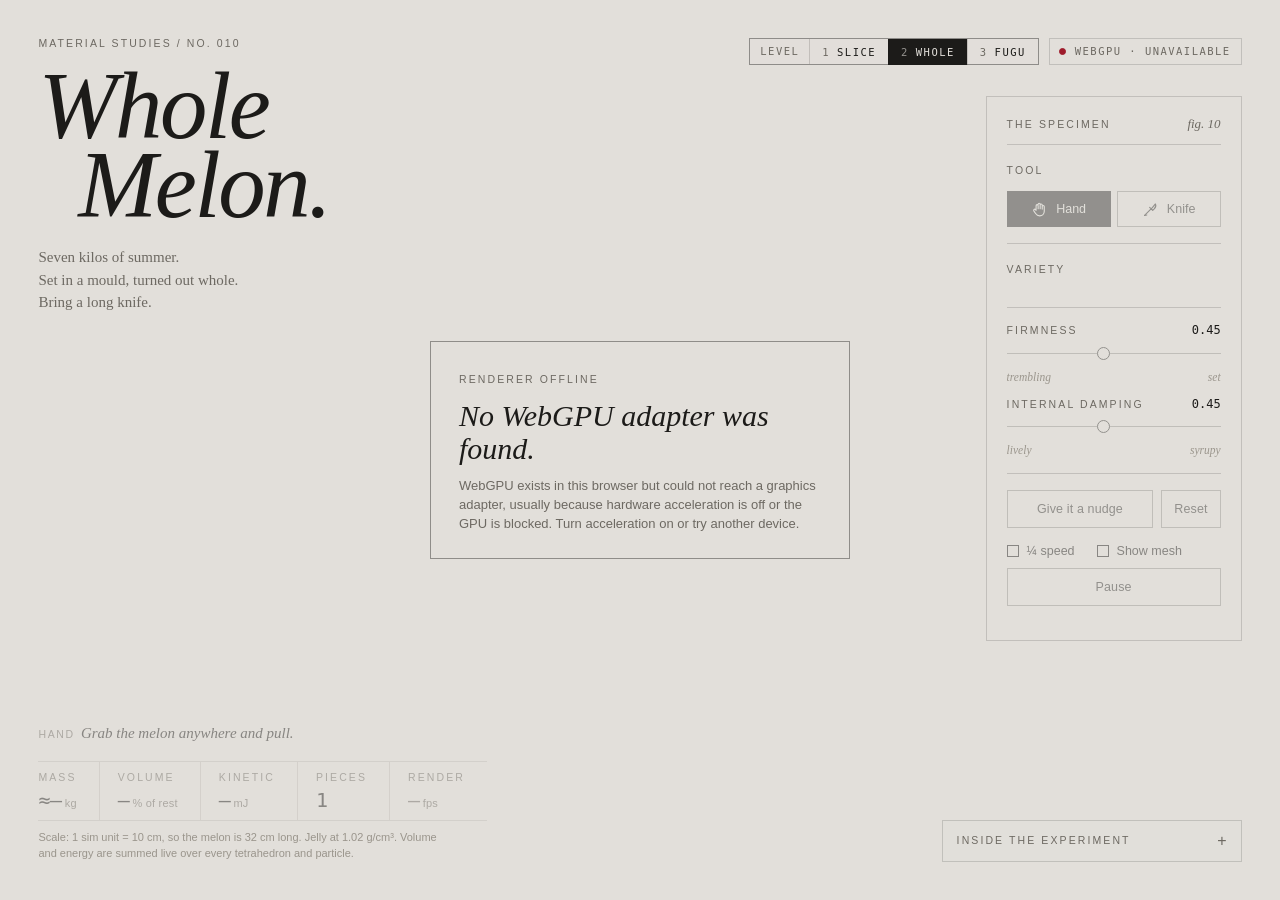
==== levels/index.html @ df5b2222 "Add Fugu Jelly and a three-level switcher fugu-jelly/ is a copy of the Fugu Jelly study (WebGL, thre" ====
<!doctype html>
<html lang="en">
<head>
<meta charset="utf-8">
<meta name="viewport" content="width=device-width, initial-scale=1, viewport-fit=cover">
<title>Whole Melon</title>
<style>
:root {
  --bg: #E2DFDA;
  --ink: #1c1b19;
  --muted: #6d6962;
  --faint: #9a958c;
  --line: rgba(28, 27, 25, 0.16);
  --line-strong: rgba(28, 27, 25, 0.42);
  --accent: #9e1b2b;
  --live: #2f6f47;
  --serif: "Iowan Old Style", "Palatino Linotype", Palatino, "Book Antiqua", "Hoefler Text", Georgia, serif;
  --sans: "Helvetica Neue", Helvetica, "Segoe UI", system-ui, -apple-system, Arial, sans-serif;
  --mono: ui-monospace, "SF Mono", "JetBrains Mono", Menlo, Consolas, monospace;
  --gutter: clamp(20px, 3vw, 44px);
  color-scheme: light;
}
* { box-sizing: border-box; }
html, body { margin: 0; height: 100%; background: var(--bg); color: var(--ink); }
body { font: 13px/1.45 var(--sans); -webkit-font-smoothing: antialiased; overflow: hidden; }
button, input { font: inherit; color: inherit; }

/* ── stage ── */
.stage { position: fixed; inset: 0; }
canvas { display: block; width: 100%; height: 100%; touch-action: none; opacity: 0; transition: opacity .7s ease; outline: none; }
body.ready canvas { opacity: 1; }
canvas[data-cursor="grab"] { cursor: grab; }
canvas[data-cursor="grabbing"] { cursor: grabbing; }
canvas[data-cursor="orbit"] { cursor: move; }
canvas[data-cursor="knife"] { cursor: crosshair; }
.stroke { position: absolute; inset: 0; width: 100%; height: 100%; pointer-events: none; opacity: 0; }
.stroke.on { opacity: 1; }
.stroke.fading { opacity: 0; transition: opacity .4s ease; }
.stroke line { stroke: var(--ink); stroke-width: 1.5; stroke-linecap: round; stroke-dasharray: 2 5; }
.stroke.fading line { stroke-dasharray: none; }
.toast { position: absolute; left: 50%; bottom: 18%; transform: translate(-50%, 6px); padding: 8px 14px; border: 1px solid var(--line-strong);
  background: var(--bg); font: italic 14px/1.3 var(--serif); opacity: 0; transition: opacity .25s ease, transform .25s ease; pointer-events: none; white-space: nowrap; }
.toast.on { opacity: 1; transform: translate(-50%, 0); }
.tools { display: grid; grid-template-columns: 1fr 1fr; gap: 6px; margin-top: 11px; }
.tool { display: inline-flex; align-items: center; justify-content: center; gap: 8px; border: 1px solid var(--line-strong); background: transparent; padding: 8px 10px; min-height: 36px; cursor: pointer; font-size: 12.5px; }
.tool svg { width: 17px; height: 17px; fill: none; stroke: currentColor; stroke-width: 1.3; stroke-linecap: round; stroke-linejoin: round; }
.tool[aria-pressed="true"] { background: var(--ink); color: var(--bg); border-color: var(--ink); }
.tool:focus-visible { outline: 1px solid var(--ink); outline-offset: 2px; }

.fallback { position: absolute; inset: 0; display: grid; place-items: center; padding: var(--gutter); }
.fallback[hidden] { display: none; }
.fallback > div { max-width: 420px; border: 1px solid var(--line-strong); padding: 28px 28px 24px; background: var(--bg); }
.fallback h2 { font: italic 400 30px/1.1 var(--serif); margin: 10px 0 12px; }
.fallback p { margin: 0; color: var(--muted); font-size: 13px; }

/* ── type ── */
.kicker, .label { font: 500 10.5px/1 var(--sans); letter-spacing: .2em; text-transform: uppercase; color: var(--muted); }

.masthead { position: fixed; top: var(--gutter); left: var(--gutter); pointer-events: none; }
.masthead h1 { font: italic 400 clamp(58px, 7.4vw, 118px)/.84 var(--serif); letter-spacing: -.025em; margin: 18px 0 20px; }
.masthead h1 span { display: block; }
.masthead h1 span + span { padding-left: .42em; }
.caption { font: 400 15px/1.5 var(--serif); color: var(--muted); margin: 0; }

.status { position: fixed; top: var(--gutter); right: var(--gutter); display: flex; align-items: center; gap: 9px;
  font: 500 10.5px/1 var(--mono); letter-spacing: .14em; color: var(--muted); border: 1px solid var(--line); padding: 7px 10px 7px 9px; }
.status .dot { width: 7px; height: 7px; border-radius: 50%; border: 1px solid var(--muted); }
.status[data-state="live"] { color: var(--ink); }
.status[data-state="live"] .dot { background: var(--live); border-color: var(--live); animation: breathe 2.4s ease-in-out infinite; }
.status[data-state="paused"] .dot { background: transparent; border-color: var(--ink); }
.status[data-state="off"] .dot { background: var(--accent); border-color: var(--accent); }
@keyframes breathe { 50% { opacity: .35; } }

/* ── specimen panel ── */
.panel { position: fixed; right: var(--gutter); top: calc(var(--gutter) + 58px); width: 256px;
  border: 1px solid var(--line); background: rgba(226, 223, 218, .78); padding: 20px 20px 18px; }
.panel header { display: flex; justify-content: space-between; align-items: baseline; padding-bottom: 14px; border-bottom: 1px solid var(--line); }
.panel header span:last-child { font: italic 13px/1 var(--serif); color: var(--muted); letter-spacing: 0; text-transform: none; }
.group { padding: 16px 0; border-bottom: 1px solid var(--line); }
.group:last-of-type { border-bottom: 0; }
.swatches { display: grid; grid-template-columns: repeat(3, 1fr); gap: 8px; margin-top: 12px; }
.swatch { background: none; border: 1px solid transparent; padding: 6px 6px 7px; cursor: pointer; text-align: left; }
.swatch .chip { display: flex; flex-direction: column; height: 30px; border: 1px solid var(--line); }
.swatch .chip i:nth-child(1) { flex: 0 0 5px; }
.swatch .chip i:nth-child(2) { flex: 0 0 5px; }
.swatch .chip i:nth-child(3) { flex: 1; }
.swname { display: block; margin-top: 7px; font: italic 13px/1 var(--serif); color: var(--muted); }
.swatch[aria-checked="true"] { border-color: var(--line-strong); }
.swatch[aria-checked="true"] .swname { color: var(--ink); }
.swatch:focus-visible, .btn:focus-visible, input:focus-visible + .box, summary:focus-visible, input[type=range]:focus-visible { outline: 1px solid var(--ink); outline-offset: 2px; }

.slider + .slider { margin-top: 14px; }
.slider .row { display: flex; justify-content: space-between; align-items: baseline; }
.slider output { font: 12px/1 var(--mono); font-variant-numeric: tabular-nums; }
.slider .ends { display: flex; justify-content: space-between; font: italic 11.5px/1 var(--serif); color: var(--faint); margin-top: 2px; }
input[type=range] { -webkit-appearance: none; appearance: none; width: 100%; height: 22px; margin: 6px 0 0; background: transparent; cursor: pointer; }
input[type=range]::-webkit-slider-runnable-track { height: 1px; background: var(--line-strong); }
input[type=range]::-moz-range-track { height: 1px; background: var(--line-strong); }
input[type=range]::-webkit-slider-thumb { -webkit-appearance: none; width: 13px; height: 13px; margin-top: -6px; border-radius: 50%; background: var(--bg); border: 1px solid var(--ink); }
input[type=range]::-moz-range-thumb { width: 11px; height: 11px; border-radius: 50%; background: var(--bg); border: 1px solid var(--ink); }
input[type=range]:active::-webkit-slider-thumb { background: var(--ink); }

.buttons { display: grid; grid-template-columns: 1fr auto; gap: 8px; }
.btn { border: 1px solid var(--line-strong); background: transparent; padding: 9px 12px; cursor: pointer; text-align: center; font-size: 12.5px; letter-spacing: .01em; }
.btn:hover:not(:disabled) { background: var(--ink); color: var(--bg); border-color: var(--ink); }
.btn:disabled, .tool:disabled, input:disabled, .swatch:disabled { opacity: .4; cursor: default; }
.check:has(input:disabled) { opacity: .45; cursor: default; }
.btn.wide { width: 100%; margin-top: 8px; }

.checks { display: flex; gap: 22px; margin-top: 14px; }
.check { display: inline-flex; align-items: center; gap: 8px; cursor: pointer; font-size: 12.5px; }
.check input { position: absolute; opacity: 0; width: 1px; height: 1px; }
.check .box { width: 12px; height: 12px; border: 1px solid var(--ink); display: inline-block; position: relative; }
.check input:checked + .box::after { content: ""; position: absolute; inset: 2px; background: var(--ink); }

/* ── readouts ── */
.readouts { position: fixed; left: var(--gutter); bottom: var(--gutter); max-width: 440px; }
.hint { font: italic 15px/1.45 var(--serif); margin: 0 0 16px; max-width: 360px; }
.hint b { font-weight: 400; font-style: normal; font-family: var(--sans); font-size: 10.5px; letter-spacing: .16em; text-transform: uppercase; margin-right: 6px; color: var(--muted); }
.stats { display: grid; grid-template-columns: repeat(5, auto); gap: 0; margin: 0; border-top: 1px solid var(--line); border-bottom: 1px solid var(--line); width: max-content; }
.stats > div { padding: 10px 22px 10px 0; }
.stats > div + div { padding-left: 18px; border-left: 1px solid var(--line); }
.stats dt { margin-bottom: 7px; }
.stats dd { margin: 0; font: 20px/1 var(--mono); font-variant-numeric: tabular-nums; letter-spacing: -.02em; }
.stats dd small { font: 11px/1 var(--sans); color: var(--muted); letter-spacing: .02em; margin-left: 3px; }
.stats .fps dd { color: var(--muted); }
.footnote { margin: 9px 0 0; font-size: 11px; color: var(--faint); max-width: 400px; }

/* ── notes ── */
.notes { position: fixed; right: var(--gutter); bottom: var(--gutter); width: 300px; border: 1px solid var(--line); background: rgba(226, 223, 218, .9); }
.notes summary { list-style: none; cursor: pointer; padding: 12px 14px; display: flex; justify-content: space-between; align-items: center; }
.notes summary::-webkit-details-marker { display: none; }
.notes summary::after { content: "+"; font: 300 16px/1 var(--sans); color: var(--muted); }
.notes[open] summary::after { content: "–"; }
.notes .body { padding: 2px 14px 14px; max-height: min(52vh, 440px); overflow: auto; border-top: 1px solid var(--line); }
.notes h3 { font: italic 400 16px/1.2 var(--serif); margin: 14px 0 6px; }
.notes p { margin: 0 0 8px; color: #3d3b37; font-size: 12.5px; }
.notes .num { font-family: var(--mono); font-size: 11.5px; }

body.no-gpu .readouts .stats, body.no-gpu .hint { opacity: .45; }

/* ── stacked layout for narrow screens ── */
@media (max-width: 860px), (max-height: 560px) and (max-width: 1000px) {
  body { overflow: auto; }
  .masthead, .status, .panel, .readouts, .notes, .stage { position: static; }
  body { display: grid; grid-template-columns: 1fr auto; grid-template-areas: "head status" "stage stage" "read read" "panel panel" "notes notes"; column-gap: 12px; padding: 0 0 var(--gutter); }
  .masthead { grid-area: head; padding: var(--gutter) 0 12px var(--gutter); }
  .masthead .kicker { white-space: nowrap; font-size: 10px; letter-spacing: .15em; }
  .status { font-size: 9.5px; padding: 5px 8px 5px 7px; gap: 7px; }
  .masthead h1 { font-size: clamp(46px, 14vw, 76px); margin: 12px 0 12px; }
  .caption { font-size: 14px; }
  .status { grid-area: status; align-self: start; margin: var(--gutter) var(--gutter) 0 0; }
  .stage { grid-area: stage; height: clamp(300px, 56vh, 600px); position: relative; border-top: 1px solid var(--line); border-bottom: 1px solid var(--line); }
  .readouts { grid-area: read; padding: 18px var(--gutter) 6px; max-width: none; }
  .stats { width: 100%; grid-template-columns: repeat(5, 1fr); }
  .stats dd small { display: block; margin: 4px 0 0; }
  .stats > div { padding-right: 8px; }
  .stats > div + div { padding-left: 12px; }
  .stats dd { font-size: 18px; }
  .panel { grid-area: panel; width: auto; margin: 14px var(--gutter) 0; background: transparent; }
  .btn, .tool { min-height: 44px; font-size: 14px; }
  .toast { white-space: normal; width: max-content; max-width: 86vw; text-align: center; }
  .notes { grid-area: notes; width: auto; margin: 14px var(--gutter) 0; background: transparent; }
  .notes .body { max-height: none; }
}
@media (max-height: 760px) and (min-width: 861px) {
  .panel { padding: 14px 16px 12px; top: calc(var(--gutter) + 48px); }
  .panel header { padding-bottom: 10px; }
  .group { padding: 11px 0; }
  .swatch .chip { height: 22px; }
  .slider + .slider { margin-top: 8px; }
  .checks { margin-top: 10px; }
  .btn { padding: 7px 10px; }
  .hint { margin-bottom: 10px; font-size: 14px; }
  .masthead h1 { font-size: clamp(52px, 6.4vw, 96px); margin: 12px 0 14px; }
}
@media (prefers-reduced-motion: reduce) {
  .status[data-state="live"] .dot { animation: none; }
  canvas { transition: none; }
}
@media (max-width: 480px) {
  .stats dd { font-size: 15px; }
  .stats > div + div { padding-left: 8px; }
  .stats dt { letter-spacing: .1em; font-size: 9.5px; }
}
</style>
</head>
<body>
  <div class="stage" id="stage">
    <canvas id="gl" aria-label="Interactive 3D whole watermelon made of jelly. Drag it to wobble and stretch it, or switch to the knife and draw across it to cut it into pieces." role="img"></canvas>
    <svg class="stroke" id="stroke" aria-hidden="true"><line id="strokeLine" x1="0" y1="0" x2="0" y2="0"/></svg>
    <div class="toast" id="toast" role="status" aria-live="polite"></div>
    <div class="fallback" id="fallback" hidden>
      <div>
        <span class="kicker">Renderer offline</span>
        <h2 id="fallbackTitle">This specimen needs WebGPU.</h2>
        <p id="fallbackDetail"></p>
      </div>
    </div>
  </div>

  <header class="masthead">
    <div class="kicker">Material Studies / No. 010</div>
    <h1><span>Whole</span><span>Melon.</span></h1>
    <p class="caption">Seven kilos of summer.<br>Set in a mould, turned out whole.<br>Bring a long knife.</p>
  </header>

  <div class="status" id="status" data-state="idle" role="status" aria-live="polite"><span class="dot" aria-hidden="true"></span><span id="statusText">WEBGPU · STARTING</span></div>

  <aside class="panel" aria-label="Specimen controls">
    <header><span class="label">The Specimen</span><span>fig. 10</span></header>
    <div class="group">
      <span class="label">Tool</span>
      <div class="tools" role="group" aria-label="Tool">
        <button class="tool" type="button" data-tool="hand" aria-pressed="true"><svg viewBox="0 0 20 20" aria-hidden="true"><path d="M6 10V5.5a1.2 1.2 0 0 1 2.4 0V9m0-4.8V3.8a1.2 1.2 0 0 1 2.4 0V9m0-4.2a1.2 1.2 0 0 1 2.4 0V9.5m0-3a1.2 1.2 0 0 1 2.4 0V12c0 3.3-2.4 5.5-5.4 5.5-2.2 0-3.6-1-4.8-2.8L3.3 11.6a1.3 1.3 0 0 1 2-1.6L6 11"/></svg>Hand</button>
        <button class="tool" type="button" data-tool="knife" aria-pressed="false"><svg viewBox="0 0 20 20" aria-hidden="true"><path d="M3 17l9.2-9.2M12.2 7.8l3.6-4.3c.8 1.6.3 4-1.4 5.7L12.6 11 9 7.4"/><path d="M3 17l2.6-.6"/></svg>Knife</button>
      </div>
    </div>
    <div class="group">
      <span class="label">Variety</span>
      <div class="swatches" id="swatches" role="radiogroup" aria-label="Colour variety"></div>
    </div>
    <div class="group">
      <div class="slider">
        <div class="row"><label class="label" for="firmness">Firmness</label><output id="firmnessOut" for="firmness">0.45</output></div>
        <input type="range" id="firmness" min="0" max="100" step="1" value="45">
        <div class="ends"><span>trembling</span><span>set</span></div>
      </div>
      <div class="slider">
        <div class="row"><label class="label" for="damping">Internal damping</label><output id="dampingOut" for="damping">0.45</output></div>
        <input type="range" id="damping" min="0" max="100" step="1" value="45">
        <div class="ends"><span>lively</span><span>syrupy</span></div>
      </div>
    </div>
    <div class="group">
      <div class="buttons">
        <button class="btn" id="nudge" type="button">Give it a nudge</button>
        <button class="btn" id="reset" type="button">Reset</button>
      </div>
      <div class="checks">
        <label class="check"><input type="checkbox" id="slow"><span class="box" aria-hidden="true"></span>¼ speed</label>
        <label class="check"><input type="checkbox" id="mesh"><span class="box" aria-hidden="true"></span>Show mesh</label>
      </div>
      <button class="btn wide" id="pause" type="button" aria-pressed="false">Pause</button>
    </div>
  </aside>

  <section class="readouts" aria-label="Live readouts">
    <p class="hint" id="hintText"><b>Hand</b>Grab the melon anywhere and pull.</p>
    <dl class="stats">
      <div><dt class="label">Mass</dt><dd>≈<span id="massOut">—</span><small>kg</small></dd></div>
      <div><dt class="label">Volume</dt><dd><span id="volOut">—</span><small>% of rest</small></dd></div>
      <div><dt class="label">Kinetic</dt><dd><span id="keOut">—</span><small>mJ</small></dd></div>
      <div><dt class="label">Pieces</dt><dd><span id="piecesOut">1</span></dd></div>
      <div class="fps"><dt class="label">Render</dt><dd><span id="fpsOut">—</span><small>fps</small></dd></div>
    </dl>
    <p class="footnote">Scale: 1 sim unit = 10 cm, so the melon is 32 cm long. Jelly at 1.02 g/cm³. Volume and energy are summed live over every tetrahedron and particle.</p>
  </section>

  <details class="notes">
    <summary><span class="label">Inside the experiment</span></summary>
    <div class="body">
      <h3>A melon written as a distance</h3>
      <p>The melon is a signed distance field: an ellipsoid 32&nbsp;cm long with its belly softly flattened where it lay in the field. Skin, pith and flesh are bands of depth under that surface, so any cut, anywhere, finds the right colour. The stripes are noise wrapped around the long axis, seamless from stem to blossom end.</p>
      <h3>Pieces</h3>
      <p>Every piece is the melon clipped by the half-spaces of the cuts that made it, with the fresh edges rounded by a smooth maximum. All pieces keep the melon’s original rest frame, so the rind, the stripes and <span class="num" id="nSeeds">—</span> seeds stay where they grew. Each piece gets a surface-nets skin, a hexahedral lattice aligned to its own principal axes, and a barycentric embedding that pins one to the other. Seeds are only meshed near cut faces; a seed the blade passes through stays with one side and settles just under the new face.</p>
      <h3>Physics</h3>
      <p>XPBD at a fixed 60&nbsp;Hz with 6 substeps, now <span class="num" id="nParticles">—</span> particles in <span class="num" id="nCells">—</span> cells. Each 8-node cell is pulled toward its best-fit rotated rest shape, stiffening as it strains; every tetrahedron keeps its volume. Damping acts on edges and on each piece’s deformation relative to its rigid motion, never on its fall or tumble. Pieces collide against each other’s exact distance field in a best-fit frame, roll to a stop on the table and fall asleep when calm.</p>
      <h3>Light through jelly</h3>
      <p>Seeds, bubbles and the knife are drawn first, then the nearest back faces to measure how much jelly each view ray crosses. The front faces refract the scene by that thickness with Beer–Lambert absorption, milky scattering in the pith, a back-lit glow at thin edges, sugar glints, Fresnel studio reflections and GGX highlights. Normals follow the local deformation of the jelly. The key shadow is tinted by whatever the light crossed first.</p>
    </div>
  </details>

<script type="module">
// ===== sdf.js =====
// ─────────────────────────────────────────────────────────────
//  The melon as a signed distance field, pieces as the melon clipped
//  by cut half-spaces, and the seeds and bubbles that grew inside it.
//  Rest frame: +x along the melon (stem end at +x), +y up, belly at y≈0.
//  1 unit = 10 cm.
// ─────────────────────────────────────────────────────────────

const MELON = {
  A: 1.6,        // half length (x)
  B: 1.0,        // half height (y)
  C: 1.06,       // half width (z)
  cy: 0.9,       // centre height
  belly: 0.12,   // how much of the belly is flattened
  bellyK: 0.26,  // softness of the flattening
  skin: 0.045,   // dark green skin band depth
  pith: 0.16,    // skin + pale pith band depth
  cutK: 0.05,    // rounding of fresh cut edges
  gap: 0.004,    // half the kerf left by the blade
};

// seeded PRNG so the specimen is identical on each load
function rng(seed) {
  let s = seed >>> 0;
  return () => {
    s = (s + 0x6D2B79F5) >>> 0;
    let t = s;
    t = Math.imul(t ^ (t >>> 15), t | 1);
    t ^= t + Math.imul(t ^ (t >>> 7), t | 61);
    return ((t ^ (t >>> 14)) >>> 0) / 4294967296;
  };
}

// Results of the gradient-returning SDF calls: [d, gx, gy, gz]
const SG = new Float64Array(4);

// polynomial smooth maximum; returns the value and leaves the weight of `a` in SMAX_W
let SMAX_W = 1;
function smax(a, b, k) {
  const h = Math.max(k - Math.abs(a - b), 0) / k;
  if (a >= b) { SMAX_W = 1 - h * 0.5; return a + h * h * k * 0.25; }
  SMAX_W = h * 0.5; return b + h * h * k * 0.25;
}

// melon SDF with an approximate unit gradient (written to SG)
function melonSDF(x, y, z) {
  const { A, B, C, cy } = MELON;
  const qy = y - cy;
  const px = x / A, py = qy / B, pz = z / C;
  const k0 = Math.sqrt(px * px + py * py + pz * pz);
  const rx = x / (A * A), ry = qy / (B * B), rz = z / (C * C);
  const k1 = Math.sqrt(rx * rx + ry * ry + rz * rz) || 1e-9;
  const e = k0 * (k0 - 1) / k1;
  let gx = rx / k1, gy = ry / k1, gz = rz / k1;
  const b = -(qy + B - MELON.belly);
  const d = smax(e, b, MELON.bellyK);
  const w = SMAX_W;
  gx *= w; gy = gy * w - (1 - w); gz *= w;
  const l = Math.sqrt(gx * gx + gy * gy + gz * gz) || 1;
  SG[0] = d; SG[1] = gx / l; SG[2] = gy / l; SG[3] = gz / l;
  return d;
}
// depth under the skin (positive inside), no gradient
function melonDepth(x, y, z) {
  const { A, B, C, cy } = MELON;
  const qy = y - cy;
  const px = x / A, py = qy / B, pz = z / C;
  const k0 = Math.sqrt(px * px + py * py + pz * pz);
  const rx = x / (A * A), ry = qy / (B * B), rz = z / (C * C);
  const k1 = Math.sqrt(rx * rx + ry * ry + rz * rz) || 1e-9;
  return -smax(k0 * (k0 - 1) / k1, -(qy + B - MELON.belly), MELON.bellyK);
}

// a piece: the melon clipped by planes {n, c} (kept side n·p ≤ c), fresh edges rounded
// planes is a flat Float64Array [nx, ny, nz, c, ...]
function pieceSDF(planes, x, y, z) {
  let d = melonSDF(x, y, z);
  let gx = SG[1], gy = SG[2], gz = SG[3];
  for (let i = 0; i < planes.length; i += 4) {
    const nx = planes[i], ny = planes[i + 1], nz = planes[i + 2];
    const p = nx * x + ny * y + nz * z - planes[i + 3];
    d = smax(d, p, MELON.cutK);
    const w = SMAX_W;
    gx = gx * w + nx * (1 - w); gy = gy * w + ny * (1 - w); gz = gz * w + nz * (1 - w);
  }
  const l = Math.sqrt(gx * gx + gy * gy + gz * gz) || 1;
  SG[0] = d; SG[1] = gx / l; SG[2] = gy / l; SG[3] = gz / l;
  return d;
}
// the same without rounding or gradient, for quick inside tests
function pieceSDFsharp(planes, x, y, z) {
  let d = -melonDepth(x, y, z);
  for (let i = 0; i < planes.length; i += 4) d = Math.max(d, planes[i] * x + planes[i + 1] * y + planes[i + 2] * z - planes[i + 3]);
  return d;
}

const MELON_BOX = { x0: -MELON.A - 0.06, x1: MELON.A + 0.06, y0: -0.04, y1: MELON.cy + MELON.B + 0.06, z0: -MELON.C - 0.06, z1: MELON.C + 0.06 };

// ── seeds: teardrops in a three-lobed ring at about two thirds of the radius ──
// each seed: centre, long axis a (radial, wide end outward), width axis b, thickness axis c, sizes
let SEEDS = null, BUBBLES = null;
function melonInclusions() {
  if (SEEDS) return { seeds: SEEDS, bubbles: BUBBLES };
  const { A, B, C, cy } = MELON;
  const R = rng(10);
  SEEDS = [];
  let guard = 0;
  while (SEEDS.length < 700 && guard++ < 20000) {
    // along the melon, denser where the cross-section is larger
    const x = (R() * 2 - 1) * A * 0.84;
    const s2 = 1 - (x / A) ** 2;
    if (R() > s2) continue;
    const s = Math.sqrt(s2);
    // three lobes: the seed ring bulges toward three directions, seeds crowd into the lobes
    let th = R() * Math.PI * 2;
    th += 0.18 * Math.sin(3 * th + 0.5);
    const lobe = Math.cos(3 * th + 0.5);
    const rf = 0.62 + 0.085 * lobe + (R() - 0.5) * 0.07 + (R() < 0.5 ? 0.025 : -0.025);
    const cyx = Math.sin(th), czx = Math.cos(th);
    const y = cy + B * s * rf * cyx, z = C * s * rf * czx;
    if (melonDepth(x, y, z) < MELON.pith + 0.1) continue;
    // radial direction in the cross-section (outward), tipped a little toward the ends
    let a = [x / A * 0.35, cyx / B, czx / C];
    let l = Math.hypot(...a); a = a.map(v => v / l);
    // thickness mostly along the melon's axis, so a round slice shows the seeds' faces
    let c = [1, (R() - 0.5) * 0.3, (R() - 0.5) * 0.3];
    const ca = c[0] * a[0] + c[1] * a[1] + c[2] * a[2];
    c = [c[0] - ca * a[0], c[1] - ca * a[1], c[2] - ca * a[2]];
    l = Math.hypot(...c); c = c.map(v => v / l);
    const b = [a[1] * c[2] - a[2] * c[1], a[2] * c[0] - a[0] * c[2], a[0] * c[1] - a[1] * c[0]];
    const k = 0.85 + R() * 0.3;
    SEEDS.push({ p: [x, y, z], a, b, c, L: 0.105 * k, W: 0.066 * k, H: 0.026 * k });
  }
  BUBBLES = [];
  guard = 0;
  while (BUBBLES.length < 420 && guard++ < 20000) {
    const x = (R() * 2 - 1) * A, y = cy + (R() * 2 - 1) * B, z = (R() * 2 - 1) * C;
    if (melonDepth(x, y, z) < MELON.pith + 0.06) continue;
    BUBBLES.push({ p: [x, y, z], r: 0.003 + R() * R() * 0.011 });
  }
  return { seeds: SEEDS, bubbles: BUBBLES };
}

// half extent of a seed along a unit direction n
function seedExtent(sd, n) {
  return Math.abs(n[0] * sd.a[0] + n[1] * sd.a[1] + n[2] * sd.a[2]) * sd.L * 0.5
       + Math.abs(n[0] * sd.b[0] + n[1] * sd.b[1] + n[2] * sd.b[2]) * sd.W * 0.5
       + Math.abs(n[0] * sd.c[0] + n[1] * sd.c[1] + n[2] * sd.c[2]) * sd.H * 0.5;
}

// symmetric 3x3 eigen decomposition (Jacobi); m row-major, returns { values, vectors (columns, row-major 3x3) }
function eigSym3(m) {
  const a = Float64Array.from(m), v = new Float64Array([1, 0, 0, 0, 1, 0, 0, 0, 1]);
  for (let sweep = 0; sweep < 30; sweep++) {
    let off = Math.abs(a[1]) + Math.abs(a[2]) + Math.abs(a[5]);
    if (off < 1e-14) break;
    for (const [p, q] of [[0, 1], [0, 2], [1, 2]]) {
      const apq = a[3 * p + q];
      if (Math.abs(apq) < 1e-15) continue;
      const app = a[3 * p + p], aqq = a[3 * q + q];
      const th = 0.5 * Math.atan2(2 * apq, aqq - app);
      const c = Math.cos(th), s = Math.sin(th);
      for (let k = 0; k < 3; k++) {
        const akp = a[3 * k + p], akq = a[3 * k + q];
        a[3 * k + p] = c * akp - s * akq; a[3 * k + q] = s * akp + c * akq;
      }
      for (let k = 0; k < 3; k++) {
        const apk = a[3 * p + k], aqk = a[3 * q + k];
        a[3 * p + k] = c * apk - s * aqk; a[3 * q + k] = s * apk + c * aqk;
      }
      for (let k = 0; k < 3; k++) {
        const vkp = v[3 * k + p], vkq = v[3 * k + q];
        v[3 * k + p] = c * vkp - s * vkq; v[3 * k + q] = s * vkp + c * vkq;
      }
    }
  }
  return { values: [a[0], a[4], a[8]], vectors: v };
}

// coarse volume sampling of a piece: inside points, volume, mean, principal frame
function samplePiece(planes, h = 0.06, budget = null) {
  const { x0, x1, y0, y1, z0, z1 } = MELON_BOX;
  const pts = [];
  for (let x = x0 + h / 2; x < x1; x += h) for (let y = y0 + h / 2; y < y1; y += h) for (let z = z0 + h / 2; z < z1; z += h) {
    if (pieceSDFsharp(planes, x, y, z) < 0) pts.push(x, y, z);
  }
  const n = pts.length / 3;
  const vol = n * h * h * h;
  const mean = [0, 0, 0];
  for (let i = 0; i < pts.length; i += 3) { mean[0] += pts[i]; mean[1] += pts[i + 1]; mean[2] += pts[i + 2]; }
  if (n) for (let k = 0; k < 3; k++) mean[k] /= n;
  const cov = new Float64Array(9);
  for (let i = 0; i < pts.length; i += 3) {
    const d = [pts[i] - mean[0], pts[i + 1] - mean[1], pts[i + 2] - mean[2]];
    for (let r = 0; r < 3; r++) for (let c = 0; c < 3; c++) cov[3 * r + c] += d[r] * d[c];
  }
  return { pts, n, vol, mean, cov, h };
}

// ===== build.js =====
// ─────────────────────────────────────────────────────────────
//  Building one piece (a generator, so the work can be spread over frames):
//  · a hexahedral lattice in the piece's principal frame, boundary nodes
//    snapped onto the surface, 6 tets per cell, 8-node shape-matching cells
//  · a surface-nets render skin (only blocks near the surface are evaluated,
//    one Newton step puts each vertex onto the surface)
//  · seeds and bubbles meshed only near cut faces
//  · a barycentric embedding of every render vertex into the lattice tets
// ─────────────────────────────────────────────────────────────

const KUHN = [[0, 1, 3, 7], [0, 3, 2, 7], [0, 2, 6, 7], [0, 6, 4, 7], [0, 4, 5, 7], [0, 5, 1, 7]];
const SURF_H = 0.04;      // render grid spacing (4 mm)
const SEED_FILM = 0.007;  // jelly left over a seed the blade went through
const DENSITY = 1.0;      // sim units; the readout uses 1.02 g/cm³

function tetVol(p, a, b, c, d) {
  const ax = p[3 * a], ay = p[3 * a + 1], az = p[3 * a + 2];
  const b0 = p[3 * b] - ax, b1 = p[3 * b + 1] - ay, b2 = p[3 * b + 2] - az;
  const c0 = p[3 * c] - ax, c1 = p[3 * c + 1] - ay, c2 = p[3 * c + 2] - az;
  const d0 = p[3 * d] - ax, d1 = p[3 * d + 1] - ay, d2 = p[3 * d + 2] - az;
  return (b0 * (c1 * d2 - c2 * d1) - b1 * (c0 * d2 - c2 * d0) + b2 * (c0 * d1 - c1 * d0)) / 6;
}

// inverse of the 3x3 matrix with columns (b-a, c-a, d-a), row-major, written at out[o..o+8]
function tetInverse(p, a, b, c, d, out, o) {
  const m00 = p[3 * b] - p[3 * a], m10 = p[3 * b + 1] - p[3 * a + 1], m20 = p[3 * b + 2] - p[3 * a + 2];
  const m01 = p[3 * c] - p[3 * a], m11 = p[3 * c + 1] - p[3 * a + 1], m21 = p[3 * c + 2] - p[3 * a + 2];
  const m02 = p[3 * d] - p[3 * a], m12 = p[3 * d + 1] - p[3 * a + 1], m22 = p[3 * d + 2] - p[3 * a + 2];
  const A = m11 * m22 - m12 * m21, B = m12 * m20 - m10 * m22, C = m10 * m21 - m11 * m20;
  const det = m00 * A + m01 * B + m02 * C;
  const k = Math.abs(det) > 1e-14 ? 1 / det : 0;
  out[o] = A * k; out[o + 1] = (m02 * m21 - m01 * m22) * k; out[o + 2] = (m01 * m12 - m02 * m11) * k;
  out[o + 3] = B * k; out[o + 4] = (m00 * m22 - m02 * m20) * k; out[o + 5] = (m02 * m10 - m00 * m12) * k;
  out[o + 6] = C * k; out[o + 7] = (m01 * m20 - m00 * m21) * k; out[o + 8] = (m00 * m11 - m01 * m10) * k;
}

// ── the simulation lattice ──
function* buildLattice(planes, S) {
  const { vectors: V } = eigSym3(S.cov);
  // principal axes as rows of E (right-handed)
  const E = [[V[0], V[3], V[6]], [V[1], V[4], V[7]], [V[2], V[5], V[8]]];
  const cr = [E[0][1] * E[1][2] - E[0][2] * E[1][1], E[0][2] * E[1][0] - E[0][0] * E[1][2], E[0][0] * E[1][1] - E[0][1] * E[1][0]];
  if (cr[0] * E[2][0] + cr[1] * E[2][1] + cr[2] * E[2][2] < 0) E[2] = E[2].map(v => -v);
  const target = 70 + 290 * Math.min(1, S.vol / 7);
  const H = Math.min(0.27, Math.max(0.12, Math.cbrt(S.vol / target)));
  const lo = [Infinity, Infinity, Infinity], hi = [-Infinity, -Infinity, -Infinity];
  for (let i = 0; i < S.pts.length; i += 3) {
    const d = [S.pts[i] - S.mean[0], S.pts[i + 1] - S.mean[1], S.pts[i + 2] - S.mean[2]];
    for (let k = 0; k < 3; k++) {
      const v = d[0] * E[k][0] + d[1] * E[k][1] + d[2] * E[k][2];
      if (v < lo[k]) lo[k] = v; if (v > hi[k]) hi[k] = v;
    }
  }
  const dims = [0, 0, 0];
  for (let k = 0; k < 3; k++) {
    lo[k] -= S.h * 0.5; hi[k] += S.h * 0.5;
    const cells = Math.max(1, Math.ceil((hi[k] - lo[k]) / H));
    const pad = (cells * H - (hi[k] - lo[k])) / 2;
    lo[k] -= pad; dims[k] = cells;
  }
  const O = [0, 1, 2].map(c => S.mean[c] + lo[0] * E[0][c] + lo[1] * E[1][c] + lo[2] * E[2][c]);
  const [cx, cy, cz] = dims, nx = cx + 1, ny = cy + 1;
  const latPos = (i, j, k, out) => { for (let c = 0; c < 3; c++) out[c] = O[c] + (i * E[0][c] + j * E[1][c] + k * E[2][c]) * H; };
  const tmp = [0, 0, 0];
  // cells that hold jelly
  const cellAt = new Int32Array(cx * cy * cz).fill(-1);
  const cellIJK = [];
  for (let k = 0; k < cz; k++) {
    for (let j = 0; j < cy; j++) for (let i = 0; i < cx; i++) {
      latPos(i + 0.5, j + 0.5, k + 0.5, tmp);
      const dc = pieceSDF(planes, tmp[0], tmp[1], tmp[2]);
      let keep = dc < 0.22 * H;
      if (!keep && dc < 0.5 * H) {
        let inside = 0;
        for (let q = 0; q < 8; q++) { latPos(i + (q & 1), j + ((q >> 1) & 1), k + (q >> 2), tmp); if (pieceSDF(planes, tmp[0], tmp[1], tmp[2]) < 0) inside++; }
        keep = inside >= 4;
      }
      if (keep) { cellAt[i + cx * (j + cy * k)] = cellIJK.length / 3; cellIJK.push(i, j, k); }
    }
    yield;
  }
  const nC = cellIJK.length / 3;
  // nodes
  const nodeAt = new Map();
  const nodeIJK = [], nodeCount = [];
  const cellNodes = new Uint32Array(nC * 8);
  for (let c = 0; c < nC; c++) {
    const i = cellIJK[3 * c], j = cellIJK[3 * c + 1], k = cellIJK[3 * c + 2];
    for (let q = 0; q < 8; q++) {
      const I = i + (q & 1), J = j + ((q >> 1) & 1), K = k + (q >> 2);
      const key = I + nx * (J + ny * K);
      let id = nodeAt.get(key);
      if (id === undefined) { id = nodeIJK.length / 3; nodeAt.set(key, id); nodeIJK.push(I, J, K); nodeCount.push(0); }
      nodeCount[id]++;
      cellNodes[8 * c + q] = id;
    }
  }
  const n = nodeIJK.length / 3;
  const rest = new Float32Array(n * 3), lat = new Float32Array(n * 3);
  const boundary = new Uint8Array(n);
  for (let v = 0; v < n; v++) {
    latPos(nodeIJK[3 * v], nodeIJK[3 * v + 1], nodeIJK[3 * v + 2], tmp);
    lat.set(tmp, 3 * v); rest.set(tmp, 3 * v);
    if (nodeCount[v] < 8) {
      boundary[v] = 1;
      // snap onto the surface: always from outside, from inside only when close to it
      let x = tmp[0], y = tmp[1], z = tmp[2];
      const d0 = pieceSDF(planes, x, y, z);
      if (d0 > -0.35 * H) {
        for (let it = 0; it < 4; it++) {
          const d = pieceSDF(planes, x, y, z);
          x -= d * SG[1]; y -= d * SG[2]; z -= d * SG[3];
        }
        rest[3 * v] = x; rest[3 * v + 1] = y; rest[3 * v + 2] = z;
        if (d0 > 0) boundary[v] = 2;   // was outside: must stay on the surface
      }
    }
  }
  yield;
  // tets: 6 per cell, kept in cell order; undo snaps that crush or invert a tet
  const tets = new Uint32Array(nC * 24);
  for (let c = 0; c < nC; c++) for (let t = 0; t < 6; t++) for (let q = 0; q < 4; q++) tets[24 * c + 4 * t + q] = cellNodes[8 * c + KUHN[t][q]];
  // a snap that crushes or inverts a tet is undone, unless the node started outside the piece
  const minVol = 0.03 * H * H * H / 6;
  for (let pass = 0; pass < 2; pass++) {
    let bad = 0;
    for (let t = 0; t < nC * 6; t++) {
      const a = tets[4 * t], b = tets[4 * t + 1], c = tets[4 * t + 2], d = tets[4 * t + 3];
      const v0 = tetVol(lat, a, b, c, d), v1 = tetVol(rest, a, b, c, d);
      if (v1 * Math.sign(v0) >= minVol) continue;
      bad++;
      for (const q of [a, b, c, d]) if (boundary[q] === 1) { rest[3 * q] = lat[3 * q]; rest[3 * q + 1] = lat[3 * q + 1]; rest[3 * q + 2] = lat[3 * q + 2]; }
    }
    if (!bad) break;
  }
  // tets still crushed keep their place in the lattice but carry no volume constraint
  const crushed = new Uint8Array(nC * 6);
  for (let t = 0; t < nC * 6; t++) {
    const a = tets[4 * t], b = tets[4 * t + 1], c = tets[4 * t + 2], d = tets[4 * t + 3];
    if (tetVol(rest, a, b, c, d) * Math.sign(tetVol(lat, a, b, c, d)) < minVol) crushed[t] = 1;
  }
  for (let t = 0; t < nC * 6; t++) if (tetVol(lat, tets[4 * t], tets[4 * t + 1], tets[4 * t + 2], tets[4 * t + 3]) < 0) { const s = tets[4 * t + 2]; tets[4 * t + 2] = tets[4 * t + 3]; tets[4 * t + 3] = s; }
  const nT = nC * 6;
  const restVol = new Float32Array(nT), tetInv = new Float32Array(nT * 9);
  const mass = new Float32Array(n);
  for (let t = 0; t < nT; t++) {
    const a = tets[4 * t], b = tets[4 * t + 1], c = tets[4 * t + 2], d = tets[4 * t + 3];
    const v = crushed[t] ? 0 : Math.max(0, tetVol(rest, a, b, c, d));
    restVol[t] = v;
    for (const q of [a, b, c, d]) mass[q] += (crushed[t] ? Math.abs(tetVol(lat, a, b, c, d)) * 0.5 : v) * DENSITY / 4;
    tetInverse(rest, a, b, c, d, tetInv, 9 * t);
  }
  let mMin = Infinity, mSum = 0;
  for (let v = 0; v < n; v++) { mSum += mass[v]; if (mass[v] > 0) mMin = Math.min(mMin, mass[v]); }
  for (let v = 0; v < n; v++) mass[v] = Math.max(mass[v], mSum / n * 0.08);
  // cells: rest shape about the mass centroid, stiffness by tissue
  const cellQ = new Float32Array(nC * 24), cellFirm = new Float32Array(nC);
  for (let c = 0; c < nC; c++) {
    let M = 0; const cm = [0, 0, 0];
    for (let q = 0; q < 8; q++) { const v = cellNodes[8 * c + q], m = mass[v]; M += m; for (let k = 0; k < 3; k++) cm[k] += rest[3 * v + k] * m; }
    for (let k = 0; k < 3; k++) cm[k] /= M;
    for (let q = 0; q < 8; q++) { const v = cellNodes[8 * c + q]; for (let k = 0; k < 3; k++) cellQ[24 * c + 3 * q + k] = rest[3 * v + k] - cm[k]; }
    const depth = melonDepth(cm[0], cm[1], cm[2]);
    cellFirm[c] = depth < MELON.pith * 0.6 ? 3.0 : depth < MELON.pith + 0.06 ? 1.8 : 1.0;
  }
  // unique edges
  const eset = new Map();
  const pairs = [[0, 1], [0, 2], [0, 3], [1, 2], [1, 3], [2, 3]];
  for (let t = 0; t < nT; t++) for (const [p, q] of pairs) {
    let i = tets[4 * t + p], j = tets[4 * t + q];
    if (i > j) { const s = i; i = j; j = s; }
    eset.set(i * 1048576 + j, 0);
  }
  const edges = new Uint32Array(eset.size * 2);
  let e = 0;
  for (const key of eset.keys()) { edges[e++] = Math.floor(key / 1048576); edges[e++] = key % 1048576; }
  const surf = [];
  for (let v = 0; v < n; v++) if (boundary[v]) surf.push(v);
  for (let v = 0; v < n; v++) boundary[v] = boundary[v] ? 1 : 0;
  yield;
  return { H, E, O, dims, cellAt, nC, cellNodes, cellQ, cellFirm, n, rest, mass, tets, nT, restVol, tetInv, edges, surface: new Uint32Array(surf) };
}

// barycentric location of a rest point in a lattice: writes tet index and 4 weights
const LOC = { t: 0, w: [1, 0, 0, 0] };
function locate(L, x, y, z) {
  const dx = x - L.O[0], dy = y - L.O[1], dz = z - L.O[2], E = L.E, H = L.H;
  const li = (dx * E[0][0] + dy * E[0][1] + dz * E[0][2]) / H;
  const lj = (dx * E[1][0] + dy * E[1][1] + dz * E[1][2]) / H;
  const lk = (dx * E[2][0] + dy * E[2][1] + dz * E[2][2]) / H;
  const [cx, cy, cz] = L.dims;
  const ci = Math.min(cx - 1, Math.max(0, Math.floor(li))), cj = Math.min(cy - 1, Math.max(0, Math.floor(lj))), ck = Math.min(cz - 1, Math.max(0, Math.floor(lk)));
  let best = -1, bestS = -Infinity, b0 = 0, b1 = 0, b2 = 0, b3 = 0;
  const tryTet = t => {
    const a = L.tets[4 * t], I = 9 * t, inv = L.tetInv, r = L.rest;
    const px = x - r[3 * a], py = y - r[3 * a + 1], pz = z - r[3 * a + 2];
    const w1 = inv[I] * px + inv[I + 1] * py + inv[I + 2] * pz;
    const w2 = inv[I + 3] * px + inv[I + 4] * py + inv[I + 5] * pz;
    const w3 = inv[I + 6] * px + inv[I + 7] * py + inv[I + 8] * pz;
    const w0 = 1 - w1 - w2 - w3;
    const s = Math.min(w0, w1, w2, w3);
    if (s > bestS && L.restVol[t] > 0) { bestS = s; best = t; b0 = w0; b1 = w1; b2 = w2; b3 = w3; }
  };
  for (let r = 0; r <= 3 && bestS < -1e-4; r++) {
    for (let k = ck - r; k <= ck + r; k++) for (let j = cj - r; j <= cj + r; j++) for (let i = ci - r; i <= ci + r; i++) {
      if (Math.max(Math.abs(i - ci), Math.abs(j - cj), Math.abs(k - ck)) !== r) continue;
      if (i < 0 || j < 0 || k < 0 || i >= cx || j >= cy || k >= cz) continue;
      const c = L.cellAt[i + cx * (j + cy * k)];
      if (c >= 0) for (let t = 6 * c; t < 6 * c + 6; t++) tryTet(t);
    }
    if (best >= 0 && bestS > -0.6) break;
  }
  if (best < 0) for (let t = 0; t < L.nT; t++) tryTet(t);
  // keep extrapolation tame for points well outside the lattice
  LOC.t = best; LOC.w[0] = b0; LOC.w[1] = b1; LOC.w[2] = b2; LOC.w[3] = b3;
  return LOC;
}

// ── surface nets ──
function* surfaceNets(planes, S, out) {
  const h = SURF_H, B = 8;
  let x0 = Infinity, y0 = Infinity, z0 = Infinity, x1 = -Infinity, y1 = -Infinity, z1 = -Infinity;
  for (let i = 0; i < S.pts.length; i += 3) {
    x0 = Math.min(x0, S.pts[i]); x1 = Math.max(x1, S.pts[i]);
    y0 = Math.min(y0, S.pts[i + 1]); y1 = Math.max(y1, S.pts[i + 1]);
    z0 = Math.min(z0, S.pts[i + 2]); z1 = Math.max(z1, S.pts[i + 2]);
  }
  const pad = S.h + 2 * h;
  x0 -= pad; y0 -= pad; z0 -= pad; x1 += pad; y1 += pad; z1 += pad;
  const nx = Math.ceil((x1 - x0) / h) + 1, ny = Math.ceil((y1 - y0) / h) + 1, nz = Math.ceil((z1 - z0) / h) + 1;
  const grid = new Float32Array(nx * ny * nz).fill(NaN);
  const val = (i, j, k) => {
    const id = i + nx * (j + ny * k);
    let v = grid[id];
    if (v !== v) v = grid[id] = pieceSDF(planes, x0 + i * h, y0 + j * h, z0 + k * h);
    return v;
  };
  const cX = nx - 1, cY = ny - 1, cZ = nz - 1;
  const vertOf = new Int32Array(cX * cY * cZ).fill(-1);
  const pos = out.pos, nrm = out.nrm, mat = out.mat;
  const bx = Math.ceil(cX / B), by = Math.ceil(cY / B), bz = Math.ceil(cZ / B);
  const reach = B * h * 0.87 + 2 * h;
  const cellList = [];
  for (let K = 0; K < bz; K++) {
    for (let J = 0; J < by; J++) for (let I = 0; I < bx; I++) {
      const d = pieceSDF(planes, x0 + (I + 0.5) * B * h, y0 + (J + 0.5) * B * h, z0 + (K + 0.5) * B * h);
      if (Math.abs(d) > reach) continue;
      for (let k = K * B; k < Math.min(cZ, K * B + B); k++) for (let j = J * B; j < Math.min(cY, J * B + B); j++) for (let i = I * B; i < Math.min(cX, I * B + B); i++) {
        let mn = Infinity, mx = -Infinity;
        const c = [];
        for (let q = 0; q < 8; q++) { const v = val(i + (q & 1), j + ((q >> 1) & 1), k + (q >> 2)); c.push(v); if (v < mn) mn = v; if (v > mx) mx = v; }
        if (mn >= 0 || mx < 0) continue;
        // mean of the edge crossings
        let sx = 0, sy = 0, sz = 0, cnt = 0;
        for (const [a, b] of [[0, 1], [2, 3], [4, 5], [6, 7], [0, 2], [1, 3], [4, 6], [5, 7], [0, 4], [1, 5], [2, 6], [3, 7]]) {
          if ((c[a] < 0) === (c[b] < 0)) continue;
          const t = c[a] / (c[a] - c[b]);
          const ax = a & 1, ay = (a >> 1) & 1, az = a >> 2, bxx = b & 1, byy = (b >> 1) & 1, bzz = b >> 2;
          sx += ax + (bxx - ax) * t; sy += ay + (byy - ay) * t; sz += az + (bzz - az) * t; cnt++;
        }
        let px = x0 + (i + sx / cnt) * h, py = y0 + (j + sy / cnt) * h, pz = z0 + (k + sz / cnt) * h;
        // one Newton step onto the surface
        const dd = pieceSDF(planes, px, py, pz);
        px -= dd * SG[1]; py -= dd * SG[2]; pz -= dd * SG[3];
        pieceSDF(planes, px, py, pz);
        vertOf[i + cX * (j + cY * k)] = pos.length / 3;
        pos.push(px, py, pz); nrm.push(SG[1], SG[2], SG[3]); mat.push(0);
        cellList.push(i, j, k);
      }
    }
    yield;
  }
  // quads across every sign-changing grid edge
  const idx = out.body;
  const V = (i, j, k) => (i < 0 || j < 0 || k < 0 || i >= cX || j >= cY || k >= cZ) ? -1 : vertOf[i + cX * (j + cY * k)];
  const quad = (a, b, c, d) => {
    if (a < 0 || b < 0 || c < 0 || d < 0) return;
    // split along the shorter diagonal
    const dac = (pos[3 * a] - pos[3 * c]) ** 2 + (pos[3 * a + 1] - pos[3 * c + 1]) ** 2 + (pos[3 * a + 2] - pos[3 * c + 2]) ** 2;
    const dbd = (pos[3 * b] - pos[3 * d]) ** 2 + (pos[3 * b + 1] - pos[3 * d + 1]) ** 2 + (pos[3 * b + 2] - pos[3 * d + 2]) ** 2;
    if (dac <= dbd) idx.push(a, b, c, a, c, d); else idx.push(a, b, d, b, c, d);
  };
  for (let q = 0; q < cellList.length; q += 3) {
    const i = cellList[q], j = cellList[q + 1], k = cellList[q + 2];
    const v0 = val(i, j, k);
    if ((v0 < 0) !== (val(i + 1, j, k) < 0)) quad(V(i, j, k), V(i, j - 1, k), V(i, j - 1, k - 1), V(i, j, k - 1));
    if ((v0 < 0) !== (val(i, j + 1, k) < 0)) quad(V(i, j, k), V(i, j, k - 1), V(i - 1, j, k - 1), V(i - 1, j, k));
    if ((v0 < 0) !== (val(i, j, k + 1) < 0)) quad(V(i, j, k), V(i - 1, j, k), V(i - 1, j - 1, k), V(i, j - 1, k));
  }
  orientToNormals(pos, nrm, idx, 0);
  yield;
}

// make every triangle's winding agree with its vertex normals (CCW = front)
function orientToNormals(pos, nrm, idx, from) {
  for (let i = from; i < idx.length; i += 3) {
    const a = idx[i], b = idx[i + 1], c = idx[i + 2];
    const e1x = pos[3 * b] - pos[3 * a], e1y = pos[3 * b + 1] - pos[3 * a + 1], e1z = pos[3 * b + 2] - pos[3 * a + 2];
    const e2x = pos[3 * c] - pos[3 * a], e2y = pos[3 * c + 1] - pos[3 * a + 1], e2z = pos[3 * c + 2] - pos[3 * a + 2];
    const fx = e1y * e2z - e1z * e2y, fy = e1z * e2x - e1x * e2z, fz = e1x * e2y - e1y * e2x;
    const d = fx * (nrm[3 * a] + nrm[3 * b] + nrm[3 * c]) + fy * (nrm[3 * a + 1] + nrm[3 * b + 1] + nrm[3 * c + 1]) + fz * (nrm[3 * a + 2] + nrm[3 * b + 2] + nrm[3 * c + 2]);
    if (d < 0) { idx[i + 1] = c; idx[i + 2] = b; }
  }
}

// ── seeds and bubbles near the cut faces of a piece ──
function placeInclusions(planes, cutPlanes, out) {
  const { seeds, bubbles } = melonInclusions();
  const pos = out.pos, nrm = out.nrm, mat = out.mat;
  if (!cutPlanes.length) return 0;
  let count = 0;
  // where an inclusion sits in this piece: null if it belongs elsewhere or lies too deep to see
  const settle = (p, extent, near) => {
    let dmin = Infinity;
    for (const pl of cutPlanes) {
      const dp = pl[0] * p[0] + pl[1] * p[1] + pl[2] * p[2] - pl[3];
      if (dp > 0) return null;
      dmin = Math.min(dmin, -dp);
    }
    if (pieceSDFsharp(planes, p[0], p[1], p[2]) > 0) return null;
    if (dmin > near) return null;
    const q = p.slice();
    // the blade went through it: it stays on this side and settles just under the new face
    for (let it = 0; it < 3; it++) for (const pl of cutPlanes) {
      const e = extent(pl);
      const dp = pl[0] * q[0] + pl[1] * q[1] + pl[2] * q[2] - pl[3];
      const push = dp + e + SEED_FILM;
      if (push > 0) { q[0] -= pl[0] * push; q[1] -= pl[1] * push; q[2] -= pl[2] * push; }
    }
    // it must end up wholly inside the piece and in the flesh (not wedged into a corner)
    for (const pl of cutPlanes) if (pl[0] * q[0] + pl[1] * q[1] + pl[2] * q[2] - pl[3] + extent(pl) > 1e-4) return null;
    if (melonDepth(q[0], q[1], q[2]) < MELON.pith + 0.05) return null;
    return q;
  };
  const nt = 8, nph = 10;
  for (const sd of seeds) {
    const q = settle(sd.p, pl => seedExtent(sd, pl), 0.13);
    if (!q) continue;
    count++;
    const base = pos.length / 3;
    for (let i = 0; i <= nt; i++) {
      const t = Math.PI * i / nt, s = (1 - Math.cos(t)) / 2;
      const prof = Math.pow(Math.sin(t), 0.9) * (0.36 + 0.64 * Math.pow(s, 0.7));
      for (let j = 0; j < nph; j++) {
        const ph = 2 * Math.PI * j / nph;
        const lb = Math.cos(ph) * prof * sd.W / 2, lc = Math.sin(ph) * prof * sd.H / 2, la = (s - 0.5) * sd.L;
        for (let k = 0; k < 3; k++) {
          pos.push(q[k] + sd.a[k] * la + sd.b[k] * lb + sd.c[k] * lc);
        }
        const na = la / sd.L, nb = lb / sd.W, nc = lc / sd.H;
        let nn = [sd.a[0] * na + sd.b[0] * nb + sd.c[0] * nc * 2, sd.a[1] * na + sd.b[1] * nb + sd.c[1] * nc * 2, sd.a[2] * na + sd.b[2] * nb + sd.c[2] * nc * 2];
        const l = Math.hypot(...nn) || 1;
        nrm.push(nn[0] / l, nn[1] / l, nn[2] / l); mat.push(1);
      }
    }
    for (let i = 0; i < nt; i++) for (let j = 0; j < nph; j++) {
      const a = base + i * nph + j, b = base + i * nph + (j + 1) % nph, c = a + nph, d = b + nph;
      out.seeds.push(a, b, c, b, d, c);
    }
  }
  const bs = 5, bp = 8;
  for (const bu of bubbles) {
    const q = settle(bu.p, () => bu.r, 0.07);
    if (!q) continue;
    const base = pos.length / 3;
    for (let i = 0; i <= bs; i++) {
      const t = Math.PI * i / bs;
      for (let j = 0; j < bp; j++) {
        const ph = 2 * Math.PI * j / bp;
        const nx = Math.sin(t) * Math.cos(ph), ny = Math.cos(t), nz = Math.sin(t) * Math.sin(ph);
        pos.push(q[0] + nx * bu.r, q[1] + ny * bu.r, q[2] + nz * bu.r); nrm.push(nx, ny, nz); mat.push(2);
      }
    }
    for (let i = 0; i < bs; i++) for (let j = 0; j < bp; j++) {
      const a = base + i * bp + j, b = base + i * bp + (j + 1) % bp, c = a + bp, d = b + bp;
      out.bubbles.push(a, b, c, b, d, c);
    }
  }
  return count;
}

// ── a whole piece ──
// planes: [[nx, ny, nz, c], ...] (all half-spaces); cuts: the subset that are knife cuts (all of them, here)
function* buildPiece(planeList, S = null) {
  const planes = new Float64Array(planeList.length * 4);
  planeList.forEach((p, i) => planes.set(p, 4 * i));
  if (!S) { S = samplePiece(planes); yield; }
  const lattice = yield* buildLattice(planes, S);
  const out = { pos: [], nrm: [], mat: [], body: [], seeds: [], bubbles: [] };
  yield* surfaceNets(planes, S, out);
  const nSeeds = placeInclusions(planes, planeList, out);
  orientToNormals(out.pos, out.nrm, out.seeds, 0);
  orientToNormals(out.pos, out.nrm, out.bubbles, 0);
  yield;
  // embed every render vertex
  const nV = out.pos.length / 3;
  const skinIdx = new Uint32Array(nV * 4), skinW = new Float32Array(nV * 4);
  for (let v = 0; v < nV; v++) {
    const L = locate(lattice, out.pos[3 * v], out.pos[3 * v + 1], out.pos[3 * v + 2]);
    for (let j = 0; j < 4; j++) { skinIdx[4 * v + j] = lattice.tets[4 * L.t + j]; skinW[4 * v + j] = L.w[j]; }
    if ((v & 1023) === 1023) yield;
  }
  return {
    planes: planeList, planesF: planes, vol: S.vol, sim: lattice,
    render: {
      rest: new Float32Array(out.pos), nrm: new Float32Array(out.nrm), mat: new Float32Array(out.mat),
      body: new Uint32Array(out.body), seeds: new Uint32Array(out.seeds), bubbles: new Uint32Array(out.bubbles),
      skinIdx, skinW, nSeeds,
    },
  };
}

// run a generator to completion
function runGen(g) { let r; do { r = g.next(); } while (!r.done); return r.value; }

// ===== physics.js =====
// ─────────────────────────────────────────────────────────────
//  XPBD soft bodies, one per piece, solved together:
//  · 8-node co-rotational shape matching per lattice cell (warm-started
//    rotation, strain stiffening), rind cells firmer than flesh
//  · tet volume constraints → near-incompressibility
//  · edge damping, plus damping of each piece's deformation relative to
//    its rigid motion (never the fall or tumble), rolling resistance
//  · floor contact with Coulomb friction, piece-to-piece contact against
//    each other's exact SDF in a best-fit frame, sleeping pieces as walls
//  Fixed 60 Hz step, 6 substeps, one iteration per substep.
// ─────────────────────────────────────────────────────────────

class Body {
  constructor(piece) {
    const L = piece.sim;
    this.piece = piece;
    this.planesF = piece.planesF;
    this.L = L;
    this.n = L.n;
    this.rest = L.rest;
    this.x = Float32Array.from(L.rest);
    this.prev = Float32Array.from(L.rest);
    this.v = new Float32Array(L.n * 3);
    this.mass = L.mass;
    this.invMass = new Float32Array(L.n);
    this.totalMass = 0;
    for (let i = 0; i < L.n; i++) { this.invMass[i] = 1 / L.mass[i]; this.totalMass += L.mass[i]; }
    this.restVolume = 0;
    for (let t = 0; t < L.nT; t++) this.restVolume += L.restVol[t];
    this.cellRot = new Float32Array(L.nC * 4);
    for (let c = 0; c < L.nC; c++) this.cellRot[4 * c + 3] = 1;
    this.restLen = new Float32Array(L.edges.length / 2);
    for (let e = 0; e < this.restLen.length; e++) {
      const i = L.edges[2 * e], j = L.edges[2 * e + 1];
      this.restLen[e] = Math.hypot(L.rest[3 * i] - L.rest[3 * j], L.rest[3 * i + 1] - L.rest[3 * j + 1], L.rest[3 * i + 2] - L.rest[3 * j + 2]);
    }
    // rest centroid (mass weighted)
    this.cr = [0, 0, 0];
    for (let i = 0; i < L.n; i++) for (let k = 0; k < 3; k++) this.cr[k] += L.rest[3 * i + k] * L.mass[i];
    for (let k = 0; k < 3; k++) this.cr[k] /= this.totalMass;
    // best-fit frame (rest → world), warm-started
    this.fq = [0, 0, 0, 1];
    this.R = new Float64Array([1, 0, 0, 0, 1, 0, 0, 0, 1]);
    this.cw = this.cr.slice();
    this.box = new Float32Array(6);
    this.asleep = false; this.calm = 0;
    this.onFloor = 0;
    this.side = 0;     // which way the blade pushes this piece (after a cut)
    this.contacts = [];  // this substep's piece contacts: particle offset, normal
  }
  centroid() {
    const { x, mass, n } = this; let X = 0, Y = 0, Z = 0;
    for (let i = 0; i < n; i++) { const m = mass[i]; X += x[3 * i] * m; Y += x[3 * i + 1] * m; Z += x[3 * i + 2] * m; }
    return [X / this.totalMass, Y / this.totalMass, Z / this.totalMass];
  }
  // best rigid frame of the body, Müller et al. rotation extraction (warm-started)
  updateFrame(iters = 3) {
    const { x, rest, mass, n, cr } = this;
    const cw = this.centroid(); this.cw = cw;
    const A = new Float64Array(9);
    for (let i = 0; i < n; i++) {
      const m = mass[i];
      const px = (x[3 * i] - cw[0]) * m, py = (x[3 * i + 1] - cw[1]) * m, pz = (x[3 * i + 2] - cw[2]) * m;
      const qx = rest[3 * i] - cr[0], qy = rest[3 * i + 1] - cr[1], qz = rest[3 * i + 2] - cr[2];
      A[0] += px * qx; A[1] += px * qy; A[2] += px * qz;
      A[3] += py * qx; A[4] += py * qy; A[5] += py * qz;
      A[6] += pz * qx; A[7] += pz * qy; A[8] += pz * qz;
    }
    let [qx, qy, qz, qw] = this.fq;
    const R = this.R;
    for (let it = 0; it < iters; it++) {
      R[0] = 1 - 2 * (qy * qy + qz * qz); R[1] = 2 * (qx * qy - qw * qz); R[2] = 2 * (qx * qz + qw * qy);
      R[3] = 2 * (qx * qy + qw * qz); R[4] = 1 - 2 * (qx * qx + qz * qz); R[5] = 2 * (qy * qz - qw * qx);
      R[6] = 2 * (qx * qz - qw * qy); R[7] = 2 * (qy * qz + qw * qx); R[8] = 1 - 2 * (qx * qx + qy * qy);
      let ox = 0, oy = 0, oz = 0, den = 0;
      for (let col = 0; col < 3; col++) {
        const rx = R[col], ry = R[3 + col], rz = R[6 + col], ax = A[col], ay = A[3 + col], az = A[6 + col];
        ox += ry * az - rz * ay; oy += rz * ax - rx * az; oz += rx * ay - ry * ax; den += rx * ax + ry * ay + rz * az;
      }
      const s = 1 / (Math.abs(den) + 1e-12);
      const wx = ox * s, wy = oy * s, wz = oz * s, w = Math.hypot(wx, wy, wz);
      if (w < 1e-9) break;
      const hh = Math.min(w, 2) / 2, sn = Math.sin(hh) / w, cs = Math.cos(hh);
      const ax = wx * sn, ay = wy * sn, az = wz * sn;
      const nx = cs * qx + ax * qw + ay * qz - az * qy, ny = cs * qy - ax * qz + ay * qw + az * qx;
      const nz = cs * qz + ax * qy - ay * qx + az * qw, nw = cs * qw - ax * qx - ay * qy - az * qz;
      const l = Math.hypot(nx, ny, nz, nw); qx = nx / l; qy = ny / l; qz = nz / l; qw = nw / l;
    }
    R[0] = 1 - 2 * (qy * qy + qz * qz); R[1] = 2 * (qx * qy - qw * qz); R[2] = 2 * (qx * qz + qw * qy);
    R[3] = 2 * (qx * qy + qw * qz); R[4] = 1 - 2 * (qx * qx + qz * qz); R[5] = 2 * (qy * qz - qw * qx);
    R[6] = 2 * (qx * qz - qw * qy); R[7] = 2 * (qy * qz + qw * qx); R[8] = 1 - 2 * (qx * qx + qy * qy);
    this.fq = [qx, qy, qz, qw];
  }
  updateBox() {
    const b = this.box, x = this.x;
    b[0] = b[1] = b[2] = Infinity; b[3] = b[4] = b[5] = -Infinity;
    for (let i = 0; i < x.length; i += 3) for (let k = 0; k < 3; k++) { const v = x[i + k]; if (v < b[k]) b[k] = v; if (v > b[3 + k]) b[3 + k] = v; }
  }
  kinetic() {
    let e = 0; const v = this.v;
    for (let i = 0; i < this.n; i++) e += 0.5 * this.mass[i] * (v[3 * i] ** 2 + v[3 * i + 1] ** 2 + v[3 * i + 2] ** 2);
    return e;
  }
  volume() {
    const L = this.L, x = this.x; let s = 0;
    for (let t = 0; t < L.nT; t++) s += tetVol(x, L.tets[4 * t], L.tets[4 * t + 1], L.tets[4 * t + 2], L.tets[4 * t + 3]);
    return s;
  }
  wake() { this.asleep = false; this.calm = 0; }
}

class World {
  constructor(bodies, opts = {}) {
    this.bodies = bodies;
    this.gravity = -9.81;
    this.firmness = opts.firmness ?? 0.45;
    this.damping = opts.damping ?? 0.45;
    this.substeps = 6;
    this.stepDt = 1 / 60;
    this.friction = 0.6;
    this.maxSpeed = 14;
    this.blade = null;
    this.grab = null;   // { body, idx, w, off, n, target, start, rot }
    this.subIndex = 0;
    this.time = 0;
  }
  // firmness 0..1 → fraction of the way to the goal shape per substep (log scale)
  shapeK() { return Math.exp(Math.log(0.05) + (Math.log(0.55) - Math.log(0.05)) * this.firmness); }
  volCompliance() { return 2e-5 * (1 - 0.7 * this.firmness); }
  // damping 0..1 → rates (1/s)
  deformDamp() { return 1.5 + 28 * this.damping * this.damping; }
  edgeDamp() { return 0.5 + 10 * this.damping * this.damping; }

  totalMass() { let m = 0; for (const b of this.bodies) m += b.totalMass; return m; }
  restVolume() { let v = 0; for (const b of this.bodies) v += b.restVolume; return v; }
  volume() { let v = 0; for (const b of this.bodies) v += b.volume(); return v; }
  kinetic() { let e = 0; for (const b of this.bodies) e += b.kinetic(); return e; }
  particleCount() { let n = 0; for (const b of this.bodies) n += b.n; return n; }
  cellCount() { let n = 0; for (const b of this.bodies) n += b.L.nC; return n; }

  reset(drop = 0.3) {
    for (const b of this.bodies) {
      for (let i = 0; i < b.n; i++) { b.x[3 * i] = b.rest[3 * i]; b.x[3 * i + 1] = b.rest[3 * i + 1] + drop; b.x[3 * i + 2] = b.rest[3 * i + 2]; }
      b.prev.set(b.x); b.v.fill(0); b.cellRot.fill(0);
      for (let c = 0; c < b.L.nC; c++) b.cellRot[4 * c + 3] = 1;
      b.fq = [0, 0, 0, 1]; b.wake();
    }
    this.endGrab();
  }

  nudge(strength = 1) {
    for (const b of this.bodies) {
      b.wake();
      const c = b.centroid();
      const vy = 2.6 * strength, wx = 1.6 * strength, wz = -1.1 * strength, wy = 0.9 * strength;
      for (let i = 0; i < b.n; i++) {
        const rx = b.x[3 * i] - c[0], ry = b.x[3 * i + 1] - c[1], rz = b.x[3 * i + 2] - c[2];
        b.v[3 * i] += wy * rz - wz * ry;
        b.v[3 * i + 1] += vy + wz * rx - wx * rz;
        b.v[3 * i + 2] += wx * ry - wy * rx;
      }
    }
  }

  // ── grabbing: a soft patch attachment on the touched body ──
  beginGrab(body, hit, radius = 0.42) {
    body.wake();
    const g = { body, idx: [], w: [], off: [], target: Float32Array.from(hit), start: Float32Array.from(hit), rot: new Float32Array([1, 0, 0, 0, 1, 0, 0, 0, 1]) };
    let nearest = -1, nd = Infinity;
    for (let i = 0; i < body.n; i++) {
      const dx = body.x[3 * i] - hit[0], dy = body.x[3 * i + 1] - hit[1], dz = body.x[3 * i + 2] - hit[2];
      const d = Math.hypot(dx, dy, dz);
      if (d < nd) { nd = d; nearest = i; }
      if (d < radius) { const f = 1 - d / radius; g.idx.push(i); g.w.push(f * f * (3 - 2 * f)); g.off.push(dx, dy, dz); }
    }
    if (!g.idx.length && nearest >= 0) {
      g.idx.push(nearest); g.w.push(1);
      g.off.push(body.x[3 * nearest] - hit[0], body.x[3 * nearest + 1] - hit[1], body.x[3 * nearest + 2] - hit[2]);
    }
    this.grab = g;
  }
  moveGrab(target, rot) {
    const g = this.grab; if (!g) return;
    g.target.set(target);
    const dx = target[0] - g.start[0], dy = target[1] - g.start[1], dz = target[2] - g.start[2];
    const d = Math.hypot(dx, dy, dz), maxReach = 7;
    if (d > maxReach) { const k = maxReach / d; g.target[0] = g.start[0] + dx * k; g.target[1] = g.start[1] + dy * k; g.target[2] = g.start[2] + dz * k; }
    if (rot) g.rot.set(rot);
    // never drive the held patch into the table: lift the patch instead of crushing it
    const R = g.rot; let lowest = Infinity;
    for (let k = 0; k < g.idx.length; k++) lowest = Math.min(lowest, R[3] * g.off[3 * k] + R[4] * g.off[3 * k + 1] + R[5] * g.off[3 * k + 2]);
    if (Number.isFinite(lowest)) g.target[1] = Math.max(g.target[1], 0.004 - lowest);
    g.body.wake();
  }
  endGrab() { this.grab = null; }

  step() {
    const dt = this.stepDt / this.substeps;
    for (const b of this.bodies) if (!b.asleep) { b.onFloor = 0; b.touching = 0; }
    for (let s = 0; s < this.substeps; s++) this.substep(dt, s);
    // velocity damping once per step: along edges, and of deformation relative to rigid motion
    for (const b of this.bodies) if (!b.asleep) { this.dampEdges(b, this.stepDt); this.dampDeformation(b, this.stepDt); }
    this.time += this.stepDt;
    this.sleepCheck();
    for (const b of this.bodies) for (let i = 0; i < b.x.length; i += 61) if (!Number.isFinite(b.x[i])) { this.reset(0.2); return; }
  }

  substep(dt, s = 0) {
    const g = this.gravity * dt;
    const awake = this.bodies.filter(b => !b.asleep);
    for (const b of awake) {
      const { x, prev, v, n } = b;
      const air = Math.exp(-((this.grab && this.grab.body === b) ? 2.0 : 0.06) * dt);
      for (let i = 0; i < 3 * n; i += 3) {
        v[i + 1] += g;
        v[i] *= air; v[i + 1] *= air; v[i + 2] *= air;
        prev[i] = x[i]; prev[i + 1] = x[i + 1]; prev[i + 2] = x[i + 2];
        x[i] += v[i] * dt; x[i + 1] += v[i + 1] * dt; x[i + 2] += v[i + 2] * dt;
      }
    }
    if (this.grab && !this.grab.body.asleep) this.solveGrab(dt);
    for (const b of awake) { this.solveCells(b); this.solveVolumes(b, dt); }
    if (this.bodies.length > 1) this.collide();
    if (this.blade && this.blade.mode) this.solveBlade();
    for (const b of awake) this.solveFloor(b);
    const inv = 1 / dt, vmax = this.maxSpeed;
    for (const b of awake) {
      const { x, prev, v } = b;
      for (let i = 0; i < x.length; i += 3) {
        let vx = (x[i] - prev[i]) * inv, vy = (x[i + 1] - prev[i + 1]) * inv, vz = (x[i + 2] - prev[i + 2]) * inv;
        const sp = Math.hypot(vx, vy, vz);
        if (sp > vmax) { const f = vmax / sp; vx *= f; vy *= f; vz *= f; }
        v[i] = vx; v[i + 1] = vy; v[i + 2] = vz;
      }
      // contacts push overlapping jelly apart without throwing it: separating speed is capped,
      // and sliding along the other face is slowed
      const C = b.contacts;
      for (let c = 0; c < C.length; c += 4) {
        const k = C[c], nx = C[c + 1], ny = C[c + 2], nz = C[c + 3];
        const vn = v[k] * nx + v[k + 1] * ny + v[k + 2] * nz;
        const cut = vn > 0.08 ? vn - 0.08 : 0;
        let tx = v[k] - vn * nx, ty = v[k + 1] - vn * ny, tz = v[k + 2] - vn * nz;
        v[k] -= cut * nx + tx * 0.3; v[k + 1] -= cut * ny + ty * 0.3; v[k + 2] -= cut * nz + tz * 0.3;
      }
      C.length = 0;
    }
  }

  solveGrab(dt) {
    const g = this.grab, b = g.body, x = b.x;
    const a = 3e-6 / (dt * dt), R = g.rot, T = g.target;
    for (let k = 0; k < g.idx.length; k++) {
      const i = g.idx[k], w = b.invMass[i];
      const ox = g.off[3 * k], oy = g.off[3 * k + 1], oz = g.off[3 * k + 2];
      const tx = T[0] + R[0] * ox + R[1] * oy + R[2] * oz;
      const ty = Math.max(T[1] + R[3] * ox + R[4] * oy + R[5] * oz, 0.005);
      const tz = T[2] + R[6] * ox + R[7] * oy + R[8] * oz;
      let f = g.w[k] * w / (w + a);
      if (ty < x[3 * i + 1] && ty < 0.5) f *= Math.max(0.12, ty / 0.5);
      x[3 * i] += (tx - x[3 * i]) * f; x[3 * i + 1] += (ty - x[3 * i + 1]) * f; x[3 * i + 2] += (tz - x[3 * i + 2]) * f;
    }
  }

  // 8-node shape matching per cell: best-fit rotation (warm started), goal = c + R q,
  // stiffening with strain; the same fraction for all corners keeps momentum intact
  solveCells(b) {
    const { x, mass } = b, L = b.L, nodes = L.cellNodes, Qs = L.cellQ, Q = b.cellRot, firm = L.cellFirm;
    const kBase = this.shapeK();
    const ms = this._ms || (this._ms = new Float64Array(8)), id = this._id || (this._id = new Int32Array(8));
    for (let c = 0; c < L.nC; c++) {
      let M = 0, cx = 0, cy = 0, cz = 0;
      for (let q = 0; q < 8; q++) {
        const v = nodes[8 * c + q], m = mass[v]; id[q] = 3 * v; ms[q] = m; M += m;
        cx += x[3 * v] * m; cy += x[3 * v + 1] * m; cz += x[3 * v + 2] * m;
      }
      cx /= M; cy /= M; cz /= M;
      const T = 24 * c;
      let f00 = 0, f01 = 0, f02 = 0, f10 = 0, f11 = 0, f12 = 0, f20 = 0, f21 = 0, f22 = 0, qq = 0;
      for (let q = 0; q < 8; q++) {
        const o = id[q], m = ms[q];
        const ax = (x[o] - cx) * m, ay = (x[o + 1] - cy) * m, az = (x[o + 2] - cz) * m;
        const q0 = Qs[T + 3 * q], q1 = Qs[T + 3 * q + 1], q2 = Qs[T + 3 * q + 2];
        f00 += ax * q0; f01 += ax * q1; f02 += ax * q2; f10 += ay * q0; f11 += ay * q1; f12 += ay * q2; f20 += az * q0; f21 += az * q1; f22 += az * q2;
        qq += m * (q0 * q0 + q1 * q1 + q2 * q2);
      }
      let qx = Q[4 * c], qy = Q[4 * c + 1], qz = Q[4 * c + 2], qw = Q[4 * c + 3];
      let r00, r01, r02, r10, r11, r12, r20, r21, r22;
      for (let it = 0; it < 2; it++) {
        r00 = 1 - 2 * (qy * qy + qz * qz); r01 = 2 * (qx * qy - qw * qz); r02 = 2 * (qx * qz + qw * qy);
        r10 = 2 * (qx * qy + qw * qz); r11 = 1 - 2 * (qx * qx + qz * qz); r12 = 2 * (qy * qz - qw * qx);
        r20 = 2 * (qx * qz - qw * qy); r21 = 2 * (qy * qz + qw * qx); r22 = 1 - 2 * (qx * qx + qy * qy);
        const ox = (r10 * f20 - r20 * f10) + (r11 * f21 - r21 * f11) + (r12 * f22 - r22 * f12);
        const oy = (r20 * f00 - r00 * f20) + (r21 * f01 - r01 * f21) + (r22 * f02 - r02 * f22);
        const oz = (r00 * f10 - r10 * f00) + (r01 * f11 - r11 * f01) + (r02 * f12 - r12 * f02);
        const den = Math.abs(r00 * f00 + r10 * f10 + r20 * f20 + r01 * f01 + r11 * f11 + r21 * f21 + r02 * f02 + r12 * f12 + r22 * f22) + 1e-12;
        const wx = ox / den, wy = oy / den, wz = oz / den;
        const w = Math.sqrt(wx * wx + wy * wy + wz * wz);
        if (w < 1e-6) break;
        const sc = w > 1 ? 0.5 / w : 0.5;
        const ax = wx * sc, ay = wy * sc, az = wz * sc;
        const nx = qx + ax * qw + ay * qz - az * qy, ny = qy - ax * qz + ay * qw + az * qx;
        const nz = qz + ax * qy - ay * qx + az * qw, nw = qw - ax * qx - ay * qy - az * qz;
        const nl = 1 / Math.sqrt(nx * nx + ny * ny + nz * nz + nw * nw);
        qx = nx * nl; qy = ny * nl; qz = nz * nl; qw = nw * nl;
      }
      r00 = 1 - 2 * (qy * qy + qz * qz); r01 = 2 * (qx * qy - qw * qz); r02 = 2 * (qx * qz + qw * qy);
      r10 = 2 * (qx * qy + qw * qz); r11 = 1 - 2 * (qx * qx + qz * qz); r12 = 2 * (qy * qz - qw * qx);
      r20 = 2 * (qx * qz - qw * qy); r21 = 2 * (qy * qz + qw * qx); r22 = 1 - 2 * (qx * qx + qy * qy);
      Q[4 * c] = qx; Q[4 * c + 1] = qy; Q[4 * c + 2] = qz; Q[4 * c + 3] = qw;
      // strain: mass-weighted squared distance from the rotated rest shape, relative to the cell's size
      let err = 0;
      for (let q = 0; q < 8; q++) {
        const o = id[q];
        const q0 = Qs[T + 3 * q], q1 = Qs[T + 3 * q + 1], q2 = Qs[T + 3 * q + 2];
        const gx = cx + r00 * q0 + r01 * q1 + r02 * q2 - x[o], gy = cy + r10 * q0 + r11 * q1 + r12 * q2 - x[o + 1], gz = cz + r20 * q0 + r21 * q1 + r22 * q2 - x[o + 2];
        err += ms[q] * (gx * gx + gy * gy + gz * gz);
      }
      const strain = err / (qq + 1e-12);
      const f = Math.min(0.9, kBase * firm[c] * (1 + 10 * strain));
      for (let q = 0; q < 8; q++) {
        const o = id[q];
        const q0 = Qs[T + 3 * q], q1 = Qs[T + 3 * q + 1], q2 = Qs[T + 3 * q + 2];
        x[o] += (cx + r00 * q0 + r01 * q1 + r02 * q2 - x[o]) * f;
        x[o + 1] += (cy + r10 * q0 + r11 * q1 + r12 * q2 - x[o + 1]) * f;
        x[o + 2] += (cz + r20 * q0 + r21 * q1 + r22 * q2 - x[o + 2]) * f;
      }
    }
  }

  solveVolumes(b, dt) {
    const { x, invMass } = b, L = b.L, tets = L.tets, restVol = L.restVol;
    const alpha0 = this.volCompliance() / (dt * dt);
    for (let t = 0; t < L.nT; t++) {
      const r0 = restVol[t];
      if (r0 <= 0) continue;
      const a = tets[4 * t], bb = tets[4 * t + 1], c = tets[4 * t + 2], d = tets[4 * t + 3];
      const A = 3 * a, B = 3 * bb, Cc = 3 * c, D = 3 * d;
      const bax = x[B] - x[A], bay = x[B + 1] - x[A + 1], baz = x[B + 2] - x[A + 2];
      const cax = x[Cc] - x[A], cay = x[Cc + 1] - x[A + 1], caz = x[Cc + 2] - x[A + 2];
      const dax = x[D] - x[A], day = x[D + 1] - x[A + 1], daz = x[D + 2] - x[A + 2];
      const dbx = x[D] - x[B], dby = x[D + 1] - x[B + 1], dbz = x[D + 2] - x[B + 2];
      const cbx = x[Cc] - x[B], cby = x[Cc + 1] - x[B + 1], cbz = x[Cc + 2] - x[B + 2];
      const gax = dby * cbz - dbz * cby, gay = dbz * cbx - dbx * cbz, gaz = dbx * cby - dby * cbx;
      const gbx = cay * daz - caz * day, gby = caz * dax - cax * daz, gbz = cax * day - cay * dax;
      const gcx = day * baz - daz * bay, gcy = daz * bax - dax * baz, gcz = dax * bay - day * bax;
      const gdx = bay * caz - baz * cay, gdy = baz * cax - bax * caz, gdz = bax * cay - bay * cax;
      const V = (dax * gdx + day * gdy + daz * gdz) / 6;
      const wa = invMass[a], wb = invMass[bb], wc = invMass[c], wd = invMass[d];
      const wsum = wa * (gax * gax + gay * gay + gaz * gaz) + wb * (gbx * gbx + gby * gby + gbz * gbz)
                 + wc * (gcx * gcx + gcy * gcy + gcz * gcz) + wd * (gdx * gdx + gdy * gdy + gdz * gdz);
      if (wsum < 1e-14) continue;
      const alpha = V < 0.25 * r0 ? 0 : alpha0;
      const s = -6 * (V - r0) / (wsum + alpha);
      x[A] += gax * s * wa; x[A + 1] += gay * s * wa; x[A + 2] += gaz * s * wa;
      x[B] += gbx * s * wb; x[B + 1] += gby * s * wb; x[B + 2] += gbz * s * wb;
      x[Cc] += gcx * s * wc; x[Cc + 1] += gcy * s * wc; x[Cc + 2] += gcz * s * wc;
      x[D] += gdx * s * wd; x[D + 1] += gdy * s * wd; x[D + 2] += gdz * s * wd;
    }
  }

  solveFloor(b) {
    const { x, prev, n } = b, mu = this.friction;
    let contacts = 0;
    for (let i = 0; i < n; i++) {
      const k = 3 * i, pen = -x[k + 1];
      if (pen <= 0) continue;
      contacts++;
      x[k + 1] = 0;
      const dx = x[k] - prev[k], dz = x[k + 2] - prev[k + 2], dl = Math.hypot(dx, dz);
      if (dl < 1e-12) continue;
      const f = dl < mu * pen ? 1 : mu * pen / dl;
      x[k] -= dx * f; x[k + 2] -= dz * f;
    }
    if (contacts) b.onFloor++;
  }

  // Piece-to-piece contact. Each surface particle of one piece is carried into the other
  // piece's rest frame through its best-fit rigid frame and tested against that piece's
  // exact SDF; overlapping particles are pushed back out along the SDF gradient.
  collide() {
    const bodies = this.bodies, m = 0.014;
    for (const b of bodies) if (!b.asleep) { b.updateFrame(2); b.updateBox(); }
    for (let i = 0; i < bodies.length; i++) for (let j = i + 1; j < bodies.length; j++) {
      const A = bodies[i], B = bodies[j];
      if (A.asleep && B.asleep) continue;
      const a = A.box, bb = B.box;
      if (a[0] > bb[3] + m || bb[0] > a[3] + m || a[1] > bb[4] + m || bb[1] > a[4] + m || a[2] > bb[5] + m || bb[2] > a[5] + m) continue;
      if (!A.asleep) this.pushOut(A, B, m);
      if (!B.asleep) this.pushOut(B, A, m);
    }
  }
  pushOut(P, Q, m) {
    const x = P.x, S = P.L.surface, R = Q.R, cw = Q.cw, cr = Q.cr, box = Q.box, pl = Q.planesF;
    const share = Q.asleep ? 1 : 0.5;
    for (let s = 0; s < S.length; s++) {
      const k = 3 * S[s];
      const px = x[k], py = x[k + 1], pz = x[k + 2];
      if (px < box[0] - m || px > box[3] + m || py < box[1] - m || py > box[4] + m || pz < box[2] - m || pz > box[5] + m) continue;
      const dx = px - cw[0], dy = py - cw[1], dz = pz - cw[2];
      const rx = R[0] * dx + R[3] * dy + R[6] * dz + cr[0];
      const ry = R[1] * dx + R[4] * dy + R[7] * dz + cr[1];
      const rz = R[2] * dx + R[5] * dy + R[8] * dz + cr[2];
      const d = pieceSDF(pl, rx, ry, rz);
      if (d >= m) continue;
      const nx = R[0] * SG[1] + R[1] * SG[2] + R[2] * SG[3];
      const ny = R[3] * SG[1] + R[4] * SG[2] + R[5] * SG[3];
      const nz = R[6] * SG[1] + R[7] * SG[2] + R[8] * SG[3];
      const push = Math.min(m - d, 0.02) * share;
      x[k] += nx * push; x[k + 1] += ny * push; x[k + 2] += nz * push;
      P.contacts.push(k, nx, ny, nz); P.touching = 1;
      if (Q.asleep) {
        const sp = Math.hypot(P.v[k], P.v[k + 1], P.v[k + 2]);
        if (sp > 0.8) Q.wake();
      }
    }
  }

  // The visible knife. Before the cut it presses a rounded groove under its edge; after the
  // cut it holds the lips down and wedges the two new faces apart as it sinks.
  solveBlade() {
    const b = this.blade;
    const px = b.p[0], py = b.p[1], pz = b.p[2], dx = b.d[0], dz = b.d[2], nx = b.n[0], nz = b.n[2];
    const press = b.mode === 'press';
    const W = press ? b.grooveW : b.halfGap, WP = b.grooveW;
    for (const body of this.bodies) {
      if (body.asleep) continue;
      const x = body.x;
      for (let i = 0; i < body.n; i++) {
        const k = 3 * i, rx = x[k] - px, rz = x[k + 2] - pz;
        const along = rx * dx + rz * dz;
        if (along < b.a0 || along > b.a1) continue;
        const h = x[k + 1] - py;
        if (h > b.top) continue;
        const z = rx * nx + rz * nz, az = Math.abs(z);
        if (!press && az < WP) {
          const hmax = b.holdY + b.grooveD * (az / WP) * (az / WP);
          if (x[k + 1] > hmax) x[k + 1] = hmax;
        }
        if (az >= W) continue;
        if (press) {
          const hmax = b.grooveD * (az / W) * (az / W);
          if (h > hmax) x[k + 1] = py + hmax;
        } else if (h > -0.03) {
          let s = body.side || (z >= 0 ? 1 : -1);
          const push = Math.max(-0.004, Math.min(0.004, s * W - z));
          x[k] += nx * push; x[k + 2] += nz * push;
        }
      }
    }
  }

  dampEdges(b, dt) {
    const { x, v, invMass } = b, edges = b.L.edges;
    const k = 1 - Math.exp(-this.edgeDamp() * dt);
    for (let e = 0; e < edges.length; e += 2) {
      const i = edges[e], j = edges[e + 1], I = 3 * i, J = 3 * j;
      let nx = x[J] - x[I], ny = x[J + 1] - x[I + 1], nz = x[J + 2] - x[I + 2];
      const l = Math.sqrt(nx * nx + ny * ny + nz * nz);
      if (l < 1e-9) continue;
      nx /= l; ny /= l; nz /= l;
      const rv = (v[J] - v[I]) * nx + (v[J + 1] - v[I + 1]) * ny + (v[J + 2] - v[I + 2]) * nz;
      const wi = invMass[i], wj = invMass[j], imp = rv * k / (wi + wj);
      v[I] += nx * imp * wi; v[I + 1] += ny * imp * wi; v[I + 2] += nz * imp * wi;
      v[J] -= nx * imp * wj; v[J + 1] -= ny * imp * wj; v[J + 2] -= nz * imp * wj;
    }
  }

  // damp each particle toward the body's rigid motion (v_cm + ω × r): wobble dies, tumbling doesn't;
  // on the table, a little rolling resistance slows the rigid spin as well
  dampDeformation(b, dt) {
    const { x, v, mass, n } = b;
    let M = 0, cx = 0, cy = 0, cz = 0, vx = 0, vy = 0, vz = 0;
    for (let i = 0; i < n; i++) {
      const m = mass[i], k = 3 * i; M += m;
      cx += x[k] * m; cy += x[k + 1] * m; cz += x[k + 2] * m;
      vx += v[k] * m; vy += v[k + 1] * m; vz += v[k + 2] * m;
    }
    cx /= M; cy /= M; cz /= M; vx /= M; vy /= M; vz /= M;
    let Lx = 0, Ly = 0, Lz = 0, I00 = 0, I01 = 0, I02 = 0, I11 = 0, I12 = 0, I22 = 0;
    for (let i = 0; i < n; i++) {
      const m = mass[i], k = 3 * i;
      const rx = x[k] - cx, ry = x[k + 1] - cy, rz = x[k + 2] - cz;
      const ux = v[k] - vx, uy = v[k + 1] - vy, uz = v[k + 2] - vz;
      Lx += m * (ry * uz - rz * uy); Ly += m * (rz * ux - rx * uz); Lz += m * (rx * uy - ry * ux);
      const r2 = rx * rx + ry * ry + rz * rz;
      I00 += m * (r2 - rx * rx); I11 += m * (r2 - ry * ry); I22 += m * (r2 - rz * rz);
      I01 -= m * rx * ry; I02 -= m * rx * rz; I12 -= m * ry * rz;
    }
    const inv = inv3sym(I00, I01, I02, I11, I12, I22);
    if (!inv) return;
    let wx = inv[0] * Lx + inv[1] * Ly + inv[2] * Lz;
    let wy = inv[3] * Lx + inv[4] * Ly + inv[5] * Lz;
    let wz = inv[6] * Lx + inv[7] * Ly + inv[8] * Lz;
    const kd = 1 - Math.exp(-this.deformDamp() * dt);
    // rolling resistance: the rigid spin of a body resting on the table decays
    const roll = b.onFloor ? 1 - Math.exp(-4.5 * dt) : 0;
    for (let i = 0; i < n; i++) {
      const k = 3 * i;
      const rx = x[k] - cx, ry = x[k + 1] - cy, rz = x[k + 2] - cz;
      const gx = vx + wy * rz - wz * ry, gy = vy + wz * rx - wx * rz, gz = vz + wx * ry - wy * rx;
      v[k] += (gx - v[k]) * kd; v[k + 1] += (gy - v[k + 1]) * kd; v[k + 2] += (gz - v[k + 2]) * kd;
      if (roll) {
        v[k] -= (wy * rz - wz * ry) * roll; v[k + 1] -= (wz * rx - wx * rz) * roll; v[k + 2] -= (wx * ry - wy * rx) * roll;
      }
    }
  }

  sleepCheck() {
    for (const b of this.bodies) {
      if (b.asleep) continue;
      const held = this.grab && this.grab.body === b;
      const bladeNear = this.blade && this.blade.mode;
      let vmax = 0; const v = b.v;
      for (let i = 0; i < v.length; i += 3) vmax = Math.max(vmax, v[i] * v[i] + v[i + 1] * v[i + 1] + v[i + 2] * v[i + 2]);
      if (!held && !bladeNear && vmax < 0.0036 && (b.onFloor || b.touching)) b.calm++; else b.calm = 0;
      // nearly still: bleed off the last jitter, then sleep
      if (b.calm > 10) for (let i = 0; i < v.length; i++) v[i] *= 0.8;
      if (b.calm > 45) { b.asleep = true; v.fill(0); b.prev.set(b.x); b.updateFrame(6); b.updateBox(); }
    }
  }
  wakeAll() { for (const b of this.bodies) b.wake(); }
}

function inv3sym(a, b, c, d, e, f) { // [[a b c][b d e][c e f]]
  const A = d * f - e * e, B = c * e - b * f, C = b * e - c * d;
  const det = a * A + b * B + c * C;
  if (Math.abs(det) < 1e-18) return null;
  const k = 1 / det;
  return [A * k, B * k, C * k, B * k, (a * f - c * c) * k, (b * c - a * e) * k, C * k, (b * c - a * e) * k, (a * d - b * b) * k];
}

// ===== knife.js =====
// ─────────────────────────────────────────────────────────────
//  The knife: a long nakiri-style blade, built at unit scale and posed at KNIFE.S
//  local frame: +x along the blade toward the tip, +y up, edge on y = 0,
//  blade face normals ±z. The handle runs along −x.
//  materials: 3.0 ground edge bevel · 3.45 blade flat · 3.7 bolster · 5 handle
// ─────────────────────────────────────────────────────────────

const KNIFE = {
  Lb: 1.72,        // blade length (model units)
  H: 0.63,        // blade height at the heel
  xr: 0.86,       // reference point on the edge that follows the cut (blade middle)
  handleLen: 0.84,
  S: 1.85,        // the model is posed at this scale: a 32 cm melon knife
};

function knifeHandleCentre(p) { return 0.56 - 0.028 * p * p; } // p ∈ [0,1] from bolster to butt

function buildKnifeMesh() {
  const { Lb, H } = KNIFE;
  const pos = [], mat = [], idx = [], hint = [];
  const add = (x, y, z, m) => { pos.push(x, y, z); mat.push(m); return pos.length / 3 - 1; };
  // add a triangle, flipping its winding if needed so it faces along `out`
  const tri = (a, b, c, out) => {
    const P = i => [pos[3 * i], pos[3 * i + 1], pos[3 * i + 2]];
    const A = P(a), B = P(b), C = P(c);
    const e1 = [B[0] - A[0], B[1] - A[1], B[2] - A[2]], e2 = [C[0] - A[0], C[1] - A[1], C[2] - A[2]];
    const n = [e1[1] * e2[2] - e1[2] * e2[1], e1[2] * e2[0] - e1[0] * e2[2], e1[0] * e2[1] - e1[1] * e2[0]];
    if (n[0] * out[0] + n[1] * out[1] + n[2] * out[2] < 0) idx.push(a, c, b); else idx.push(a, b, c);
  };
  const quad = (a, b, c, d, out) => { tri(a, b, c, out); tri(a, c, d, out); };

  // ── blade ──
  // profile: straight edge with a small lift at the very front, flat spine that drops into a rounded nose
  const bottom = u => { const s = Math.max(0, (u - 0.86) / 0.14); return 0.06 * s * s; };
  const top = u => { const s = Math.max(0, (u - 0.72) / 0.28); return H * (1 - 0.05 * u) - H * 0.34 * Math.pow(s, 2.2); };
  // half thickness across the height: thin ground bevel, then a flat grind to the spine
  const half = (u, v) => {
    const taper = 1 - 0.45 * Math.max(0, (u - 0.7) / 0.3);
    const t = v < 0.2 ? 0.0009 + (0.0062 - 0.0009) * (v / 0.2) : 0.0062 + 0.0095 * Math.pow((v - 0.2) / 0.8, 0.9);
    return t * taper;
  };
  const vs = [0, 0.05, 0.11, 0.16, 0.2, 0.215, 0.3, 0.45, 0.6, 0.75, 0.88, 0.95, 1];
  const nu = 44;
  const us = []; for (let i = 0; i <= nu; i++) us.push(i / nu);
  const grid = { 1: [], [-1]: [] };
  for (const sg of [1, -1]) {
    for (let i = 0; i <= nu; i++) {
      const u = us[i], row = [];
      for (const v of vs) {
        const y = bottom(u) + (top(u) - bottom(u)) * v;
        row.push(add(u * Lb, y, sg * half(u, v), v <= 0.2 ? 3.0 : 3.45));
      }
      grid[sg].push(row);
    }
    for (let i = 0; i < nu; i++) for (let j = 0; j < vs.length - 1; j++)
      quad(grid[sg][i][j], grid[sg][i + 1][j], grid[sg][i + 1][j + 1], grid[sg][i][j + 1], [0, 0, sg]);
  }
  const J = vs.length - 1;
  // spine, edge, nose and heel strips (duplicated vertices so the creases stay sharp)
  const strip = (getA, getB, count, outFn, m) => {
    let pa = null, pb = null;
    for (let i = 0; i <= count; i++) {
      const A = getA(i), B = getB(i);
      const a = add(A[0], A[1], A[2], m), b = add(B[0], B[1], B[2], m);
      if (pa !== null) quad(pa, a, b, pb, outFn(i));
      pa = a; pb = b;
    }
  };
  const P = i => [pos[3 * i], pos[3 * i + 1], pos[3 * i + 2]];
  strip(i => P(grid[1][i][J]), i => P(grid[-1][i][J]), nu, i => { const u = us[i]; return [-(top(Math.min(1, u + 0.01)) - top(u)) / (0.01 * Lb), 1, 0]; }, 3.45);
  strip(i => P(grid[1][i][0]), i => P(grid[-1][i][0]), nu, () => [0, -1, 0], 3.0);
  strip(j => P(grid[1][nu][j]), j => P(grid[-1][nu][j]), J, () => [1, 0, 0], 3.45);
  strip(j => P(grid[1][0][j]), j => P(grid[-1][0][j]), J, () => [-1, 0, 0], 3.45);

  // ── bolster: a short polished block between blade and handle ──
  const box = (x0, x1, y0, y1, z0, z1, m) => {
    const c = [[x0, y0, z0], [x1, y0, z0], [x1, y1, z0], [x0, y1, z0], [x0, y0, z1], [x1, y0, z1], [x1, y1, z1], [x0, y1, z1]];
    const faces = [[0, 1, 2, 3, [0, 0, -1]], [4, 5, 6, 7, [0, 0, 1]], [0, 1, 5, 4, [0, -1, 0]], [3, 2, 6, 7, [0, 1, 0]], [0, 3, 7, 4, [-1, 0, 0]], [1, 2, 6, 5, [1, 0, 0]]];
    for (const [a, b, cc, d, out] of faces) {
      const ia = add(...c[a], m), ib = add(...c[b], m), ic = add(...c[cc], m), id = add(...c[d], m);
      quad(ia, ib, ic, id, out);
    }
  };
  box(-0.07, 0.004, 0.45, H * 0.985, -0.026, 0.026, 3.7);

  // ── handle: slightly swelling oval section, dropping a touch toward the butt ──
  const L = KNIFE.handleLen, NR = 26, NT = 22, x0 = -0.07;
  const ring = [];
  const sec = p => ({ c: knifeHandleCentre(p), a: 0.08 * (1 + 0.1 * Math.sin(Math.PI * p) + 0.05 * p), b: 0.054 * (1 + 0.14 * Math.sin(Math.PI * p)) });
  for (let i = 0; i <= NR; i++) {
    const p = i / NR, x = x0 - p * L, s = sec(p), r = [];
    for (let k = 0; k < NT; k++) {
      const th = k / NT * Math.PI * 2;
      r.push(add(x, s.c + Math.sin(th) * s.a, Math.cos(th) * s.b, 5));
    }
    ring.push(r);
  }
  for (let i = 0; i < NR; i++) for (let k = 0; k < NT; k++) {
    const k2 = (k + 1) % NT;
    const a = ring[i][k], b = ring[i + 1][k], c = ring[i + 1][k2], d = ring[i][k2];
    const A = P(a); const cy = sec(i / NR).c;
    quad(a, b, c, d, [0, A[1] - cy, A[2]]);
  }
  // end caps (flat)
  for (const [p, dir] of [[0, 1], [1, -1]]) {
    const i = Math.round(p * NR), x = x0 - p * L, s = sec(p);
    const centre = add(x + dir * 0.004, s.c, 0, 5);
    const rim = ring[i].map(v => add(...P(v), 5));
    for (let k = 0; k < NT; k++) tri(centre, rim[k], rim[(k + 1) % NT], [dir, 0, 0]);
  }

  // smooth normals per vertex (creases come from the duplicated vertices)
  const nV = pos.length / 3, nrm = new Float32Array(nV * 3);
  for (let t = 0; t < idx.length; t += 3) {
    const a = idx[t], b = idx[t + 1], c = idx[t + 2];
    const A = P(a), B = P(b), C = P(c);
    const e1 = [B[0] - A[0], B[1] - A[1], B[2] - A[2]], e2 = [C[0] - A[0], C[1] - A[1], C[2] - A[2]];
    const n = [e1[1] * e2[2] - e1[2] * e2[1], e1[2] * e2[0] - e1[0] * e2[2], e1[0] * e2[1] - e1[1] * e2[0]];
    for (const v of [a, b, c]) { nrm[3 * v] += n[0]; nrm[3 * v + 1] += n[1]; nrm[3 * v + 2] += n[2]; }
  }
  for (let v = 0; v < nV; v++) {
    const l = Math.hypot(nrm[3 * v], nrm[3 * v + 1], nrm[3 * v + 2]) || 1;
    nrm[3 * v] /= l; nrm[3 * v + 1] /= l; nrm[3 * v + 2] /= l;
  }
  return { rest: new Float32Array(pos), nrm, mat: new Float32Array(mat), index: new Uint32Array(idx) };
}

// ===== shaders.js =====
// ─────────────────────────────────────────────────────────────
//  WGSL
// ─────────────────────────────────────────────────────────────

const WGSL_COMMON = /* wgsl */`
struct U {
  viewProj: mat4x4f,
  view: mat4x4f,
  invViewProj: mat4x4f,
  lightVP: mat4x4f,
  topVP: mat4x4f,
  camPos: vec4f,     // xyz
  camFwd: vec4f,
  keyDir: vec4f,     // xyz toward light, w = intensity
  screen: vec4f,     // w, h, 1/w, 1/h
  flesh: vec4f,      // transmission tint of the flesh
  fleshDeep: vec4f,  // scattering albedo of the flesh
  pale: vec4f,
  skin: vec4f,
  stripe: vec4f,
  seed: vec4f,
  melon: vec4f,      // A, B, C, centre height
  bands: vec4f,      // skin depth, pith depth, belly flattening, belly softness
  misc: vec4f,       // exposure, meshAlpha, time, unused
  bg: vec4f,
  shadowTint: vec4f,
  spot: vec4f,       // field spot colour
};

const PI = 3.14159265;

fn hash3(p: vec3f) -> f32 {
  var q = fract(p * 0.1031);
  q += dot(q, q.yzx + 33.33);
  return fract((q.x + q.y) * q.z);
}
fn vnoise(p: vec3f) -> f32 {
  let i = floor(p); let f = fract(p);
  let w = f * f * (3.0 - 2.0 * f);
  let a = mix(mix(hash3(i + vec3f(0,0,0)), hash3(i + vec3f(1,0,0)), w.x), mix(hash3(i + vec3f(0,1,0)), hash3(i + vec3f(1,1,0)), w.x), w.y);
  let b = mix(mix(hash3(i + vec3f(0,0,1)), hash3(i + vec3f(1,0,1)), w.x), mix(hash3(i + vec3f(0,1,1)), hash3(i + vec3f(1,1,1)), w.x), w.y);
  return mix(a, b, w.z);
}
fn fbm(p: vec3f) -> f32 {
  return 0.55 * vnoise(p) + 0.3 * vnoise(p * 2.13 + 7.1) + 0.15 * vnoise(p * 4.37 + 3.3);
}
fn smax(a: f32, b: f32, k: f32) -> f32 {
  let h = max(k - abs(a - b), 0.0) / k;
  return max(a, b) + h * h * k * 0.25;
}
// the melon's signed distance in its rest frame (same formula as the CPU side)
fn sdMelon(p: vec3f) -> f32 {
  let q = vec3f(p.x, p.y - u.melon.w, p.z);
  let r = u.melon.xyz;
  let k0 = length(q / r);
  let k1 = max(length(q / (r * r)), 1e-6);
  let e = k0 * (k0 - 1.0) / k1;
  let b = -(q.y + r.y - u.bands.z);
  return smax(e, b, u.bands.w);
}

// rounded rectangle softbox seen along direction d
fn softbox(d: vec3f, c: vec3f, up: vec3f, size: vec2f, blur: f32) -> f32 {
  let cd = dot(d, c);
  if (cd <= 0.0) { return 0.0; }
  let t1 = normalize(cross(up, c));
  let t2 = cross(c, t1);
  let uv = vec2f(dot(d, t1), dot(d, t2)) / cd;
  let q = abs(uv) - size;
  let sd = length(max(q, vec2f(0.0))) + min(max(q.x, q.y), 0.0) - 0.04;
  return 1.0 - smoothstep(-blur, blur, sd);
}

// procedural photo studio: pale paper sweep, overhead softbox, back-left strip light, cool fill card
fn studioEnv(d: vec3f, rough: f32, bg: vec3f) -> vec3f {
  let b = 0.012 + rough * 0.55;
  let y = d.y;
  var col = mix(bg * 0.62, bg * 1.05, smoothstep(-0.35, 0.25, y));
  col += bg * 0.55 * (1.0 - smoothstep(0.0, 0.3, abs(y + 0.08)));
  col = mix(col, bg * 0.8, smoothstep(0.3, 1.0, y));
  col += vec3f(1.0, 0.985, 0.96) * 3.2 * softbox(d, normalize(vec3f(0.05, 1.0, -0.15)), vec3f(0.0, 0.0, 1.0), vec2f(0.55, 0.32), b);
  col += vec3f(1.0, 0.98, 0.95) * 3.0 * softbox(d, normalize(vec3f(-0.42, 0.34, -0.8)), vec3f(0.0, 1.0, 0.0), vec2f(0.7, 0.06), b);
  col += vec3f(1.0, 0.97, 0.93) * 4.0 * softbox(d, normalize(vec3f(-0.8, 0.38, -0.2)), vec3f(0.0, 1.0, 0.0), vec2f(0.08, 0.55), b);
  col += vec3f(0.92, 0.96, 1.0) * 1.2 * softbox(d, normalize(vec3f(0.85, 0.3, 0.55)), vec3f(0.0, 1.0, 0.0), vec2f(0.45, 0.5), b * 1.3);
  return col;
}

fn ggx(N: vec3f, V: vec3f, L: vec3f, rough: f32) -> f32 {
  let H = normalize(V + L);
  let a = max(rough * rough, 0.002);
  let a2 = a * a;
  let NdH = max(dot(N, H), 0.0);
  let NdL = max(dot(N, L), 0.0);
  let NdV = max(dot(N, V), 1e-3);
  let dd = NdH * NdH * (a2 - 1.0) + 1.0;
  let D = a2 / (PI * dd * dd);
  let k = a * 0.5;
  let G = (NdL / (NdL * (1.0 - k) + k)) * (NdV / (NdV * (1.0 - k) + k));
  return D * G / max(4.0 * NdL * NdV, 1e-3) * NdL;
}

fn linearDepth(p: vec3f) -> f32 { return dot(p - u.camPos.xyz, u.camFwd.xyz); }

// ── the rind: skin colour, stripes, field spot, stem scar and blossom end ──
struct Rind { col: vec3f, rough: f32, stripe: f32 };
fn rindAt(Q: vec3f, depth: f32) -> Rind {
  var o: Rind;
  let q = vec3f(Q.x, Q.y - u.melon.w, Q.z);
  let r = u.melon.xyz;
  let cs = normalize(q.yz / r.yz + vec2f(1e-5, 0.0));      // angle around the long axis, as a point on a circle
  let th = atan2(cs.y, cs.x);
  let ax = q.x / r.x;                                       // -1 blossom end … +1 stem end
  // irregular dark stripes running pole to pole, seamless all the way round
  let warp = fbm(vec3f(cs * 1.3, ax * 1.1 + 4.0)) * 6.5 + fbm(vec3f(cs * 4.2, ax * 3.4 + 9.0)) * 1.7;
  let sf = sin(th * 11.0 + warp);
  let jag = fbm(vec3f(cs * 14.0, ax * 9.0 + 2.0)) - 0.5;
  var stripe = smoothstep(-0.05, 0.35, sf + jag * 0.9);
  // stripes blur together toward the poles
  stripe = mix(stripe, 0.55, smoothstep(0.82, 0.98, abs(ax)));
  let speck = smoothstep(0.66, 0.82, vnoise(vec3f(cs * 70.0, ax * 60.0)));
  var col = mix(u.skin.rgb, u.stripe.rgb, clamp(stripe, 0.0, 1.0));
  col = mix(col, u.skin.rgb * 1.7 + vec3f(0.02, 0.03, 0.0), speck * 0.35 * (1.0 - stripe));
  // field spot: where the melon lay on the ground, a pale yellow patch on the belly
  let belly = smoothstep(-0.55, -0.82, q.y / r.y);
  let sp = length(vec2f((ax - 0.08) / 0.62, q.z / r.z / 0.5)) + (fbm(vec3f(cs * 3.0, ax * 3.0)) - 0.5) * 0.45;
  let spot = belly * (1.0 - smoothstep(0.55, 0.9, sp));
  col = mix(col, u.spot.rgb * (0.85 + 0.3 * vnoise(vec3f(cs * 30.0, ax * 25.0))), spot * 0.92);
  stripe *= 1.0 - spot;
  // stem scar (+x) and blossom end (−x): small corky discs at the poles
  let rp = length(q.yz);
  let stem = (1.0 - smoothstep(0.055, 0.075, rp)) * step(0.0, q.x);
  let stemRing = smoothstep(0.035, 0.05, rp) * (1.0 - smoothstep(0.07, 0.09, rp)) * step(0.0, q.x);
  let cork = vec3f(0.16, 0.12, 0.06) * (0.7 + 0.6 * vnoise(Q * 160.0));
  col = mix(col, cork, stem);
  col = mix(col, col * 0.55, stemRing * 0.7);
  let bl = (1.0 - smoothstep(0.03, 0.042, rp)) * step(q.x, 0.0);
  let blRing = smoothstep(0.04, 0.05, rp) * (1.0 - smoothstep(0.06, 0.085, rp)) * step(q.x, 0.0);
  col = mix(col, vec3f(0.3, 0.26, 0.14) * (0.8 + 0.4 * vnoise(Q * 200.0)), bl);
  col = mix(col, col * 0.6, blRing * 0.6);
  o.col = col;
  o.rough = mix(0.15 + stripe * 0.04, 0.42, max(stem, bl));
  o.stripe = stripe;
  return o;
}
`;

const WGSL_DEPTH = /* wgsl */`
@group(0) @binding(0) var<uniform> m: mat4x4f;
@vertex fn vs(@location(0) p: vec3f) -> @builtin(position) vec4f { return m * vec4f(p, 1.0); }
`;

// ── key-light shadow map, coloured by what the light crosses first ──
const WGSL_SHADOW = WGSL_COMMON + /* wgsl */`
@group(0) @binding(0) var<uniform> u: U;
struct VIn { @location(0) p: vec3f, @location(1) n: vec3f, @location(2) rest: vec3f, @location(3) mat: f32 };
struct SOut { @builtin(position) pos: vec4f, @location(0) rest: vec3f, @location(1) mat: f32 };
@vertex fn vs(v: VIn) -> SOut {
  var o: SOut; o.pos = u.lightVP * vec4f(v.p, 1.0); o.rest = v.rest; o.mat = v.mat; return o;
}
@fragment fn fs(i: SOut) -> @location(0) vec4f {
  if (i.mat > 0.5) {
    if (i.mat > 1.5 && i.mat < 2.5) { discard; }   // bubbles are only air
    return vec4f(0.0, 0.0, 0.0, 1.0);               // seeds and steel
  }
  let depth = -sdMelon(i.rest);
  // how much light a sheet of this tissue lets through, and in which colour
  let rind = vec3f(0.02, 0.05, 0.02);
  let pith = vec3f(0.62, 0.66, 0.5);
  let flesh = mix(vec3f(1.0), u.flesh.rgb, 0.8) * 0.8;
  var t = flesh;
  t = mix(pith, t, smoothstep(u.bands.y - 0.03, u.bands.y + 0.03, depth));
  t = mix(rind, t, smoothstep(u.bands.x - 0.01, u.bands.x + 0.01, depth));
  return vec4f(t, 1.0);
}
`;

// ── scene: background / floor with soft shadows, then seeds, bubbles and the knife ──
const WGSL_SCENE = WGSL_COMMON + /* wgsl */`
@group(0) @binding(0) var<uniform> u: U;
@group(0) @binding(1) var shadowMap: texture_depth_2d;
@group(0) @binding(2) var heightMap: texture_depth_2d;
@group(0) @binding(3) var cmp: sampler_comparison;
@group(0) @binding(4) var shadowCol: texture_2d<f32>;
@group(0) @binding(5) var lin: sampler;

struct FSOut { @builtin(position) pos: vec4f, @location(0) ndc: vec2f };
@vertex fn vsFull(@builtin(vertex_index) i: u32) -> FSOut {
  var o: FSOut;
  let p = vec2f(f32((i << 1u) & 2u), f32(i & 2u)) * 2.0 - 1.0;
  o.pos = vec4f(p, 0.0, 1.0); o.ndc = p; return o;
}

var<private> POISSON: array<vec2f, 16> = array<vec2f, 16>(
  vec2f(-0.94201624, -0.39906216), vec2f(0.94558609, -0.76890725), vec2f(-0.094184101, -0.92938870), vec2f(0.34495938, 0.29387760),
  vec2f(-0.91588581, 0.45771432), vec2f(-0.81544232, -0.87912464), vec2f(-0.38277543, 0.27676845), vec2f(0.97484398, 0.75648379),
  vec2f(0.44323325, -0.97511554), vec2f(0.53742981, -0.47373420), vec2f(-0.26496911, -0.41893023), vec2f(0.79197514, 0.19090188),
  vec2f(-0.24188840, 0.99706507), vec2f(-0.81409955, 0.91437590), vec2f(0.19984126, 0.78641367), vec2f(0.14383161, -0.14100790));

struct Shadow { lit: f32, tint: vec3f };
fn keyShadow(P: vec3f) -> Shadow {
  var o: Shadow; o.lit = 1.0; o.tint = vec3f(1.0);
  let lp = u.lightVP * vec4f(P, 1.0);
  let uv = vec2f(lp.x * 0.5 + 0.5, 0.5 - lp.y * 0.5);
  let z = lp.z;
  if (uv.x < 0.0 || uv.x > 1.0 || uv.y < 0.0 || uv.y > 1.0) { return o; }
  // blocker search → penumbra size (PCSS-lite)
  let dims = vec2f(textureDimensions(shadowMap));
  var blk = 0.0; var nb = 0.0;
  for (var i = 0; i < 16; i++) {
    let s = uv + POISSON[i] * 0.016;
    let d = textureLoad(shadowMap, vec2i(clamp(s, vec2f(0.0), vec2f(0.999)) * dims), 0);
    if (d < z - 0.002) { blk += d; nb += 1.0; }
  }
  if (nb < 0.5) { return o; }
  blk /= nb;
  let pen = clamp((z - blk) * 0.32, 0.002, 0.016);
  var sum = 0.0;
  let rot = hash3(P * 91.7) * 6.2831;
  let cs = vec2f(cos(rot), sin(rot));
  var tint = vec3f(0.0);
  for (var i = 0; i < 16; i++) {
    let q = POISSON[i];
    let r = vec2f(q.x * cs.x - q.y * cs.y, q.x * cs.y + q.y * cs.x);
    sum += textureSampleCompareLevel(shadowMap, cmp, uv + r * pen, z - 0.0015);
    tint += textureSampleLevel(shadowCol, lin, uv + r * pen * 1.5, 0.0).rgb;
  }
  o.lit = sum / 16.0;
  o.tint = tint / 16.0;
  return o;
}

fn contactAO(P: vec3f) -> f32 {
  let tp = u.topVP * vec4f(P, 1.0);
  let uv = vec2f(tp.x * 0.5 + 0.5, 0.5 - tp.y * 0.5);
  let dims = vec2f(textureDimensions(heightMap));
  var occ = 0.0;
  // the height map's depth encodes y linearly over [-1, 4]
  for (var ring = 0; ring < 3; ring++) {
    let rad = 0.004 + f32(ring) * 0.009;
    for (var i = 0; i < 8; i++) {
      let a = f32(i) * 0.785398 + f32(ring) * 0.39;
      let s = uv + vec2f(cos(a), sin(a)) * rad;
      if (s.x < 0.0 || s.x > 1.0 || s.y < 0.0 || s.y > 1.0) { continue; }
      let d = textureLoad(heightMap, vec2i(s * dims), 0);
      let h = d * 5.0 - 1.0;
      if (d < 0.9999) {
        let dist = f32(ring) * 0.12 + 0.05;
        occ += (1.0 - smoothstep(0.0, 0.35 + dist, h)) * (1.0 - f32(ring) * 0.2);
      }
    }
  }
  return clamp(occ / 16.0, 0.0, 1.0);
}

struct BgOut { @location(0) c: vec4f };
@fragment fn fsBackground(i: FSOut) -> BgOut {
  let a = u.invViewProj * vec4f(i.ndc, 0.0, 1.0);
  let b = u.invViewProj * vec4f(i.ndc, 1.0, 1.0);
  let ro = a.xyz / a.w;
  let rd = normalize(b.xyz / b.w - ro);
  var col = u.bg.rgb;
  var dep = 1000.0;
  col *= 1.0 - 0.08 * smoothstep(0.0, 0.6, rd.y);
  if (rd.y < -1e-4) {
    let t = -ro.y / rd.y;
    let P = ro + rd * t;
    dep = linearDepth(P);
    let sh = keyShadow(P);
    let ao = contactAO(P);
    // jelly casts a shadow tinted by whatever the light crossed first; contact occlusion stays neutral
    // ambient keeps the shadow open; light that got through the jelly adds its colour back
    let shade = u.shadowTint.rgb + sh.tint * (vec3f(1.0) - u.shadowTint.rgb) * 0.85;
    let shadowCol = mix(vec3f(1.0), shade, 1.0 - sh.lit);
    var fl = u.bg.rgb * (0.9 + 0.1 * clamp(1.0 - length(P.xz) * 0.08, 0.0, 1.0));
    fl *= shadowCol;
    fl *= 1.0 - ao * 0.82;
    let fade = smoothstep(9.0, 30.0, t);
    col = mix(fl, col, fade);
  }
  var o: BgOut; o.c = vec4f(col, dep); return o;
}

struct VIn { @location(0) p: vec3f, @location(1) n: vec3f, @location(2) rest: vec3f, @location(3) mat: f32 };
struct VOut { @builtin(position) pos: vec4f, @location(0) wp: vec3f, @location(1) n: vec3f, @location(2) rest: vec3f, @location(3) mat: f32 };
@vertex fn vsMesh(v: VIn) -> VOut {
  var o: VOut;
  o.pos = u.viewProj * vec4f(v.p, 1.0);
  o.wp = v.p; o.n = v.n; o.rest = v.rest; o.mat = v.mat;
  return o;
}

@fragment fn fsProps(i: VOut) -> BgOut {
  let N = normalize(i.n);
  let V = normalize(u.camPos.xyz - i.wp);
  let NdV = max(dot(N, V), 1e-3);
  let L = u.keyDir.xyz;
  var col: vec3f;
  if (i.mat < 1.5) {
    // seed: dark, lacquered, a faint warm brown where it thins out
    let fres = 0.05 + 0.95 * pow(1.0 - NdV, 5.0);
    let n1 = vnoise(i.rest * 180.0);
    var base = u.seed.rgb * (0.8 + 0.4 * n1);
    base += vec3f(0.08, 0.03, 0.012) * pow(1.0 - NdV, 2.0);
    let dif = max(dot(N, L), 0.0) * 0.5 + 0.35;
    let env = studioEnv(reflect(-V, N), 0.22, u.bg.rgb);
    col = base * dif + min(env, vec3f(0.5)) * fres * 0.06;
  } else if (i.mat > 2.8 && i.mat < 4.5) {
    // knife steel: product-shot gradient across the blade, brushed along its length,
    // a lighter satin bevel at the edge and a polished bolster
    let bevel = 1.0 - smoothstep(3.05, 3.4, i.mat);
    let bolster = smoothstep(3.55, 3.65, i.mat);
    let brush = vnoise(vec3f(i.rest.x * 3.0, i.rest.y * 260.0, i.rest.z * 40.0));
    let rough = mix(mix(0.12 + 0.06 * brush, 0.22, bevel), 0.06, bolster);
    let F0 = vec3f(0.56, 0.57, 0.585);
    let fres = F0 + (vec3f(1.0) - F0) * pow(1.0 - NdV, 5.0);
    let R = reflect(-V, N);
    let hz = R.y * 0.8 + (i.rest.y / 0.63 - 0.45) * 1.1 + 0.28 + (brush - 0.5) * 0.06;
    let sweep = smoothstep(-0.35, 0.45, hz);
    var env = mix(vec3f(0.045, 0.047, 0.05), vec3f(0.5, 0.51, 0.53), sweep);
    env += max(studioEnv(R, rough, u.bg.rgb) - u.bg.rgb * 1.15, vec3f(0.0)) * 0.9;
    env *= 0.92 + 0.16 * brush;
    let spec = ggx(N, V, L, max(rough, 0.1)) * u.keyDir.w;
    col = env * fres + fres * spec * 0.5 + vec3f(0.02) * max(dot(N, L), 0.0);
    col = mix(col, col * 0.85 + vec3f(0.12, 0.122, 0.125), bevel * 0.7);
    col = min(col, vec3f(6.0));
  } else if (i.mat > 4.5) {
    // handle: dark walnut, straight grain, satin oil finish and three steel rivets
    let p = clamp((-i.rest.x - 0.07) / 0.84, 0.0, 1.0);
    let cy = 0.56 - 0.028 * p * p;
    var rivet = 0.0;
    for (var k = 0; k < 3; k++) {
      let rx = -0.24 - f32(k) * 0.25;
      let dd = length(vec2f(i.rest.x - rx, i.rest.y - cy));
      rivet = max(rivet, 1.0 - smoothstep(0.017, 0.021, dd));
    }
    rivet *= smoothstep(0.03, 0.045, abs(i.rest.z));
    let g = fbm(vec3f(i.rest.x * 2.2, i.rest.y * 38.0 + vnoise(i.rest * 9.0) * 2.0, i.rest.z * 38.0));
    let wood = mix(vec3f(0.028, 0.014, 0.008), vec3f(0.085, 0.045, 0.024), smoothstep(0.3, 0.75, g));
    let dif = max(dot(N, L), 0.0) * 0.8 + 0.3;
    let fr = 0.04 + 0.96 * pow(1.0 - NdV, 5.0);
    col = wood * dif + studioEnv(reflect(-V, N), 0.35, u.bg.rgb) * fr * 0.35 + vec3f(ggx(N, V, L, 0.35)) * 0.08 * u.keyDir.w;
    col = mix(col, studioEnv(reflect(-V, N), 0.1, u.bg.rgb) * 0.7 + vec3f(ggx(N, V, L, 0.12)) * 0.4, rivet);
  } else {
    // air bubble: a lighter pocket with a faint rim and one pin-point highlight
    let rim = pow(1.0 - NdV, 2.0);
    col = mix(vec3f(0.9, 0.84, 0.82), vec3f(0.62, 0.55, 0.55), rim) + vec3f(ggx(N, V, L, 0.08)) * 0.5;
  }
  var o: BgOut; o.c = vec4f(col, linearDepth(i.wp)); return o;
}
`;

// ── nearest back faces → linear depth (view-ray thickness) ──
const WGSL_BACK = WGSL_COMMON + /* wgsl */`
@group(0) @binding(0) var<uniform> u: U;
struct VIn { @location(0) p: vec3f };
struct VOut { @builtin(position) pos: vec4f, @location(0) wp: vec3f };
@vertex fn vs(v: VIn) -> VOut { var o: VOut; o.pos = u.viewProj * vec4f(v.p, 1.0); o.wp = v.p; return o; }
@fragment fn fs(i: VOut) -> @location(0) vec4f { return vec4f(linearDepth(i.wp), 0.0, 0.0, 1.0); }
`;

// ── main: copy the scene, then the jelly itself, then the optional mesh overlay ──
const WGSL_MAIN = WGSL_COMMON + /* wgsl */`
@group(0) @binding(0) var<uniform> u: U;
@group(0) @binding(1) var sceneTex: texture_2d<f32>;
@group(0) @binding(2) var backTex: texture_2d<f32>;
@group(0) @binding(3) var lin: sampler;

@vertex fn vsFull(@builtin(vertex_index) i: u32) -> @builtin(position) vec4f {
  let p = vec2f(f32((i << 1u) & 2u), f32(i & 2u)) * 2.0 - 1.0;
  return vec4f(p, 0.0, 1.0);
}
@fragment fn fsCopy(@builtin(position) fc: vec4f) -> @location(0) vec4f {
  return vec4f(textureLoad(sceneTex, vec2i(fc.xy), 0).rgb, 1.0);
}

struct VIn { @location(0) p: vec3f, @location(1) n: vec3f, @location(2) rest: vec3f, @location(3) mat: f32 };
struct VOut { @builtin(position) pos: vec4f, @location(0) wp: vec3f, @location(1) n: vec3f, @location(2) rest: vec3f };
@vertex fn vsJelly(v: VIn) -> VOut {
  var o: VOut;
  o.pos = u.viewProj * vec4f(v.p, 1.0);
  o.wp = v.p; o.n = v.n; o.rest = v.rest;
  return o;
}

fn toUV(p: vec3f) -> vec2f {
  let c = u.viewProj * vec4f(p, 1.0);
  let n = c.xy / c.w;
  return vec2f(n.x * 0.5 + 0.5, 0.5 - n.y * 0.5);
}

@fragment fn fsJelly(i: VOut, @builtin(front_facing) ff: bool) -> @location(0) vec4f {
  var N = normalize(i.n);
  if (!ff) { N = -N; }
  let P = i.wp;
  let V = normalize(u.camPos.xyz - P);
  let L = u.keyDir.xyz;
  let key = u.keyDir.w;
  let NdV = max(dot(N, V), 1e-3);

  // ── material bands from rest-space depth under the skin (they deform with the body) ──
  let Q = i.rest;
  let q = vec3f(Q.x, Q.y - u.melon.w, Q.z);
  let r = u.melon.xyz;
  let cs = normalize(q.yz / r.yz + vec2f(1e-5, 0.0));
  let ax = q.x / r.x;
  let wob = fbm(vec3f(cs * 3.0, ax * 2.5 + 1.7)) - 0.5;
  let depth = -sdMelon(Q) + wob * 0.012;
  let skinW = 1.0 - smoothstep(u.bands.x - 0.006, u.bands.x + 0.008, depth);
  let paleEdge = u.bands.y + wob * 0.05;
  let paleW = (1.0 - smoothstep(paleEdge - 0.03, paleEdge + 0.04, depth)) * (1.0 - skinW);
  let fleshW = 1.0 - skinW - paleW;
  let rd = rindAt(Q, depth);
  // a cut through the rind shows a lighter green inner skin band
  let skinCol = mix(rd.col, mix(u.skin.rgb, u.pale.rgb, 0.35), smoothstep(0.012, 0.04, depth) * 0.6);

  // ── thickness along the view ray, to the nearest back face ──
  let uv = i.pos.xy * u.screen.zw;
  let pix = vec2i(i.pos.xy);
  let fz = linearDepth(P);
  let bz = textureLoad(backTex, pix, 0).r;
  let sz = textureLoad(sceneTex, pix, 0).a;
  let cosv = max(dot(-V, u.camFwd.xyz), 0.35);
  let thickBack = select(0.0, clamp((bz - fz) / cosv, 0.0, 4.0), bz > fz);
  let thick = min(thickBack, max(sz - fz, 0.0) / cosv);

  // crystalline grain radiating from the heart of the melon
  let rr = length(q.yz / r.yz);
  // fibres: fast across the angle, slow along the radius, so they fan out from the heart
  let fibre = fbm(vec3f(cs * 26.0, rr * 2.6 + ax * 7.0));
  let grain = fbm(vec3f(cs * rr * 14.0, ax * 8.0));
  let grain2 = vnoise(Q * 48.0);
  let dens = 1.0 + (grain - 0.5) * 0.5 + (fibre - 0.5) * 0.5 + (grain2 - 0.5) * 0.2;

  // ── absorption / scattering per material ──
  let fleshT = clamp(u.flesh.rgb, vec3f(0.002), vec3f(0.999));
  let sigF = -log(fleshT) * 2.2 * dens;
  let paleT = clamp(u.pale.rgb, vec3f(0.01), vec3f(0.999));
  let sigP = -log(paleT) * 2.0 + vec3f(0.6);
  let sigS = -log(clamp(u.skin.rgb, vec3f(0.002), vec3f(0.99))) * 3.5 + vec3f(2.0);
  let sigma = sigF * fleshW + sigP * paleW + sigS * skinW;
  let scatK = 1.2 * fleshW + 4.5 * paleW + 26.0 * skinW;
  let rough = mix(mix(0.09, 0.18, paleW), rd.rough, skinW);

  // ── refraction: bend the view ray into the jelly and look where it leaves ──
  // what lies straight behind: a seed just under the face is seen sharp, the far side blurred
  let behindZ = max(textureLoad(sceneTex, pix, 0).a - fz, 0.0) / cosv;
  let reach = min(thickBack, behindZ);
  let ior = 1.42;
  let Rr = refract(-V, N, 1.0 / ior);
  let exitP = P + Rr * min(reach, 1.2) * 0.5;
  var ruv = toUV(exitP);
  ruv = mix(uv, ruv, 0.85);
  let blurR = (0.0004 + 0.006 * min(reach, 1.0)) * (0.6 + scatK * 0.02);
  var transmitted = vec3f(0.0);
  var pathL = 0.0;
  for (var k = 0; k < 7; k++) {
    let a = f32(k) * 0.8976 + 0.3;
    let o = select(vec2f(cos(a), sin(a)) * blurR, vec2f(0.0), k == 6);
    let s = textureSampleLevel(sceneTex, lin, clamp(ruv + o, vec2f(0.001), vec2f(0.999)), 0.0);
    // each tap is absorbed over its own path: to a seed, a bubble, or out through the back
    let pl = clamp(min(thickBack, max(s.a - fz, 0.0) / cosv + 0.02), 0.0, 4.0);
    transmitted += s.rgb * exp(-sigma * pl);
    pathL += pl;
  }
  transmitted /= 7.0; pathL /= 7.0;
  let scat = 1.0 - exp(-scatK * pathL * 0.5 - scatK * 0.02);

  // ── light arriving inside the body ──
  let NdL = dot(N, L);
  let wrap = clamp((NdL + 0.6) / 1.6, 0.0, 1.0);
  let amb = u.bg.rgb * mix(0.3, 0.75, N.y * 0.5 + 0.5);
  // the flesh brightens toward the rind
  let nearPale = 1.0 - smoothstep(u.bands.y + 0.02, u.bands.y + 0.7, depth);
  let fleshAlb = mix(u.fleshDeep.rgb, u.flesh.rgb, nearPale * 0.75) * (0.8 + 0.28 * fibre + 0.14 * grain);
  let albedo = fleshAlb * fleshW + u.pale.rgb * 0.72 * paleW + skinCol * skinW;
  let inner = albedo * (amb + vec3f(1.0, 0.97, 0.92) * key * 0.45 * wrap);

  // thin edges glow when the key light is behind them
  let back = pow(clamp(dot(V, -L), 0.0, 1.0), 3.0) * 1.4 + 0.25;
  let thinK = exp(-sigma * (pathL * 0.6 + 0.05));
  let glowTint = u.flesh.rgb * fleshW + vec3f(0.9, 0.95, 0.78) * paleW + skinCol * 0.5 * skinW;
  let glow = glowTint * thinK * back * key * 0.42 * (1.0 - skinW * 0.8) * clamp(1.0 - NdL * 0.6, 0.0, 1.0);

  var body = transmitted * (1.0 - scat) + inner * scat + glow;

  // sugar glints in the flesh
  let R = reflect(-V, N);
  let cell = floor(Q * 80.0);
  let spark = step(0.975, hash3(cell)) * pow(max(dot(R, L), 0.0), 30.0) * fleshW;
  body += vec3f(1.0, 0.86, 0.82) * spark * 0.35;

  // ── surface: Fresnel reflection of the studio + key highlight ──
  let F0 = mix(0.034, 0.045, skinW);
  let F = F0 + (1.0 - F0) * pow(1.0 - NdV, 5.0);
  let env = studioEnv(R, rough, u.bg.rgb);
  let spec = ggx(N, V, L, rough) * key * vec3f(1.0, 0.97, 0.93);
  let col = body * (1.0 - F) + env * F + spec * mix(0.9, 1.1, skinW) * (F0 / 0.04);
  return vec4f(col, 1.0);
}

// ── mesh overlay ──
struct LOut { @builtin(position) pos: vec4f, @location(0) d: f32 };
@vertex fn vsLine(@location(0) p: vec3f) -> LOut {
  var o: LOut; o.pos = u.viewProj * vec4f(p, 1.0); o.d = linearDepth(p); return o;
}
@fragment fn fsLine(i: LOut) -> @location(0) vec4f {
  let a = u.misc.y * mix(0.9, 0.35, clamp((i.d - 6.0) * 0.3, 0.0, 1.0));
  return vec4f(vec3f(0.04, 0.05, 0.06) * a, a);
}
`;

// ── post: exposure, Khronos PBR Neutral tone mapping, sRGB, dither ──
const WGSL_POST = WGSL_COMMON + /* wgsl */`
@group(0) @binding(0) var<uniform> u: U;
@group(0) @binding(1) var hdr: texture_2d<f32>;
@vertex fn vs(@builtin(vertex_index) i: u32) -> @builtin(position) vec4f {
  let p = vec2f(f32((i << 1u) & 2u), f32(i & 2u)) * 2.0 - 1.0;
  return vec4f(p, 0.0, 1.0);
}
fn neutral(c0: vec3f) -> vec3f {
  let startC = 0.8 - 0.04;
  let desat = 0.15;
  let x = min(c0.r, min(c0.g, c0.b));
  let off = select(0.04, x - 6.25 * x * x, x < 0.08);
  var c = c0 - off;
  let peak = max(c.r, max(c.g, c.b));
  if (peak < startC) { return c; }
  let d = 1.0 - startC;
  let np = 1.0 - d * d / (peak + d - startC);
  c *= np / peak;
  let g = 1.0 - 1.0 / (desat * (peak - np) + 1.0);
  return mix(c, vec3f(np), g);
}
fn oetf(c: vec3f) -> vec3f {
  return select(1.055 * pow(c, vec3f(1.0 / 2.4)) - 0.055, c * 12.92, c <= vec3f(0.0031308));
}
@fragment fn fs(@builtin(position) fc: vec4f) -> @location(0) vec4f {
  var c = textureLoad(hdr, vec2i(fc.xy), 0).rgb * u.misc.x;
  c = neutral(max(c, vec3f(0.0)));
  var s = oetf(clamp(c, vec3f(0.0), vec3f(1.0)));
  s += (hash3(vec3f(fc.xy, 1.0)) - 0.5) / 255.0;
  return vec4f(s, 1.0);
}
`;

// ===== renderer.js =====
// ─────────────────────────────────────────────────────────────
//  WebGPU renderer
//  passes: key-light shadow map (+ colour of what the light crosses first)
//          · top-down height map (contact AO) · scene (floor, seeds, bubbles,
//          knife; MSAA) · jelly nearest-back-face depth · jelly (refraction,
//          absorption; MSAA) + mesh overlay · tone map
// ─────────────────────────────────────────────────────────────

const M4 = {
  mul(a, b) {
    const o = new Float32Array(16);
    for (let c = 0; c < 4; c++) for (let r = 0; r < 4; r++) {
      let s = 0; for (let k = 0; k < 4; k++) s += a[k * 4 + r] * b[c * 4 + k];
      o[c * 4 + r] = s;
    }
    return o;
  },
  perspective(fovy, aspect, near, far) {
    const f = 1 / Math.tan(fovy / 2), o = new Float32Array(16);
    o[0] = f / aspect; o[5] = f; o[10] = far / (near - far); o[11] = -1; o[14] = near * far / (near - far);
    return o;
  },
  ortho(l, r, b, t, n, f) {
    const o = new Float32Array(16);
    o[0] = 2 / (r - l); o[5] = 2 / (t - b); o[10] = 1 / (n - f);
    o[12] = -(r + l) / (r - l); o[13] = -(t + b) / (t - b); o[14] = n / (n - f); o[15] = 1;
    return o;
  },
  lookAt(eye, at, up) {
    let zx = eye[0] - at[0], zy = eye[1] - at[1], zz = eye[2] - at[2];
    let l = Math.hypot(zx, zy, zz); zx /= l; zy /= l; zz /= l;
    let xx = up[1] * zz - up[2] * zy, xy = up[2] * zx - up[0] * zz, xz = up[0] * zy - up[1] * zx;
    l = Math.hypot(xx, xy, xz); xx /= l; xy /= l; xz /= l;
    const yx = zy * xz - zz * xy, yy = zz * xx - zx * xz, yz = zx * xy - zy * xx;
    return new Float32Array([xx, yx, zx, 0, xy, yy, zy, 0, xz, yz, zz, 0,
      -(xx * eye[0] + xy * eye[1] + xz * eye[2]), -(yx * eye[0] + yy * eye[1] + yz * eye[2]), -(zx * eye[0] + zy * eye[1] + zz * eye[2]), 1]);
  },
  invert(m) {
    const inv = new Float32Array(16);
    const [a00, a01, a02, a03, a10, a11, a12, a13, a20, a21, a22, a23, a30, a31, a32, a33] = m;
    const b00 = a00 * a11 - a01 * a10, b01 = a00 * a12 - a02 * a10, b02 = a00 * a13 - a03 * a10, b03 = a01 * a12 - a02 * a11;
    const b04 = a01 * a13 - a03 * a11, b05 = a02 * a13 - a03 * a12, b06 = a20 * a31 - a21 * a30, b07 = a20 * a32 - a22 * a30;
    const b08 = a20 * a33 - a23 * a30, b09 = a21 * a32 - a22 * a31, b10 = a21 * a33 - a23 * a31, b11 = a22 * a33 - a23 * a32;
    const det = 1 / (b00 * b11 - b01 * b10 + b02 * b09 + b03 * b08 - b04 * b07 + b05 * b06);
    inv[0] = (a11 * b11 - a12 * b10 + a13 * b09) * det; inv[1] = (a02 * b10 - a01 * b11 - a03 * b09) * det;
    inv[2] = (a31 * b05 - a32 * b04 + a33 * b03) * det; inv[3] = (a22 * b04 - a21 * b05 - a23 * b03) * det;
    inv[4] = (a12 * b08 - a10 * b11 - a13 * b07) * det; inv[5] = (a00 * b11 - a02 * b08 + a03 * b07) * det;
    inv[6] = (a32 * b02 - a30 * b05 - a33 * b01) * det; inv[7] = (a20 * b05 - a22 * b02 + a23 * b01) * det;
    inv[8] = (a10 * b10 - a11 * b08 + a13 * b06) * det; inv[9] = (a01 * b08 - a00 * b10 - a03 * b06) * det;
    inv[10] = (a30 * b04 - a31 * b02 + a33 * b00) * det; inv[11] = (a21 * b02 - a20 * b04 - a23 * b00) * det;
    inv[12] = (a11 * b07 - a10 * b09 - a12 * b06) * det; inv[13] = (a00 * b09 - a01 * b07 + a02 * b06) * det;
    inv[14] = (a31 * b01 - a30 * b03 - a32 * b00) * det; inv[15] = (a20 * b03 - a21 * b01 + a22 * b00) * det;
    return inv;
  },
};

const MSAA = 4;
const UBO_FLOATS = 144;

class Renderer {
  static async create(canvas, opts = {}) {
    if (!navigator.gpu) throw new Error('no-webgpu');
    const adapter = await navigator.gpu.requestAdapter();
    if (!adapter) throw new Error('no-adapter');
    const device = await adapter.requestDevice();
    const r = new Renderer(canvas, device, opts);
    r.adapter = adapter; Renderer.keep = { adapter, gpu: navigator.gpu };
    await r.checkShaders();
    return r;
  }

  constructor(canvas, device, opts) {
    this.canvas = canvas;
    this.device = device;
    // cpuPresent: draw into a texture and copy frames to a 2D canvas (headless test browsers
    // can lose the device as soon as a WebGPU canvas context exists)
    this.cpuPresent = !!opts.cpuPresent;
    if (this.cpuPresent) { this.ctx2d = canvas.getContext('2d'); this.format = 'rgba8unorm'; }
    else {
      this.ctx = canvas.getContext('webgpu');
      this.format = navigator.gpu.getPreferredCanvasFormat();
      this.ctx.configure({ device, format: this.format, alphaMode: 'opaque' });
    }
    this.lost = false;
    device.lost.then(info => { this.lost = true; this.onLost && this.onLost(info); });
    device.addEventListener && device.addEventListener('uncapturederror', e => { this.onError && this.onError(e.error); });

    this.ubo = device.createBuffer({ size: UBO_FLOATS * 4, usage: GPUBufferUsage.UNIFORM | GPUBufferUsage.COPY_DST });
    this.uboData = new Float32Array(UBO_FLOATS);
    this.topUbo = device.createBuffer({ size: 64, usage: GPUBufferUsage.UNIFORM | GPUBufferUsage.COPY_DST });

    this.cmpSampler = device.createSampler({ compare: 'less', magFilter: 'linear', minFilter: 'linear' });
    this.linSampler = device.createSampler({ magFilter: 'linear', minFilter: 'linear', addressModeU: 'clamp-to-edge', addressModeV: 'clamp-to-edge' });

    this.shadowSize = 1536; this.topSize = 512;
    const RA = GPUTextureUsage.RENDER_ATTACHMENT, TB = GPUTextureUsage.TEXTURE_BINDING;
    this.shadowTex = device.createTexture({ size: [this.shadowSize, this.shadowSize], format: 'depth32float', usage: RA | TB });
    this.shadowColTex = device.createTexture({ size: [this.shadowSize, this.shadowSize], format: 'rgba8unorm', usage: RA | TB });
    this.topTex = device.createTexture({ size: [this.topSize, this.topSize], format: 'depth32float', usage: RA | TB });

    this.buildPipelines();
    this.w = 0; this.h = 0;
    this.knifeVisible = false;
    this.capV = 0; this.capI = 0; this.capP = 0; this.capL = 0;
  }

  setKnife(k) {
    const device = this.device;
    const nK = k.rest.length / 3;
    this.knifeDyn = new Float32Array(nK * 6);
    this.knifeDynBuf = device.createBuffer({ size: this.knifeDyn.byteLength, usage: GPUBufferUsage.VERTEX | GPUBufferUsage.COPY_DST });
    const st = new Float32Array(nK * 4);
    for (let i = 0; i < nK; i++) { st[4 * i] = k.rest[3 * i]; st[4 * i + 1] = k.rest[3 * i + 1]; st[4 * i + 2] = k.rest[3 * i + 2]; st[4 * i + 3] = k.mat[i]; }
    const mk = (data, usage) => { const b = device.createBuffer({ size: Math.ceil(data.byteLength / 4) * 4, usage: usage | GPUBufferUsage.COPY_DST }); device.queue.writeBuffer(b, 0, data); return b; };
    this.knifeStatic = mk(st, GPUBufferUsage.VERTEX);
    this.knifeIdx = mk(k.index, GPUBufferUsage.INDEX);
    this.knifeCount = k.index.length;
  }

  // mesh = { rest, mat, index, body:{count}, seeds:{first,count}, bubbles:{first,count} }; buffers grow, never shrink
  setMesh(mesh, edges, nParticles) {
    const device = this.device;
    this.mesh = mesh;
    const nV = mesh.rest.length / 3;
    const grow = (key, need, usage, bytesPer) => {
      if (this['cap' + key] >= need && this['buf' + key]) return false;
      const cap = Math.ceil(need * 1.25) + 64;
      if (this['buf' + key]) this['buf' + key].destroy();
      this['buf' + key] = device.createBuffer({ size: cap * bytesPer, usage: usage | GPUBufferUsage.COPY_DST });
      this['cap' + key] = cap;
      return true;
    };
    grow('Dyn', nV, GPUBufferUsage.VERTEX, 24);
    grow('Static', nV, GPUBufferUsage.VERTEX, 16);
    grow('Index', mesh.index.length, GPUBufferUsage.INDEX, 4);
    grow('Lines', edges.length, GPUBufferUsage.INDEX, 4);
    grow('Particles', nParticles, GPUBufferUsage.VERTEX, 12);
    const st = new Float32Array(nV * 4);
    for (let i = 0; i < nV; i++) { st[4 * i] = mesh.rest[3 * i]; st[4 * i + 1] = mesh.rest[3 * i + 1]; st[4 * i + 2] = mesh.rest[3 * i + 2]; st[4 * i + 3] = mesh.mat[i]; }
    device.queue.writeBuffer(this.bufStatic, 0, st);
    device.queue.writeBuffer(this.bufIndex, 0, mesh.index);
    device.queue.writeBuffer(this.bufLines, 0, edges);
    this.lineCount = edges.length;
    this.dyn = new Float32Array(nV * 6);
    this.particles = new Float32Array(nParticles * 3);
  }

  buildPipelines() {
    const d = this.device;
    const V = GPUShaderStage.VERTEX, F = GPUShaderStage.FRAGMENT;
    this.modules = {
      depth: d.createShaderModule({ label: 'depth', code: WGSL_DEPTH }),
      shadow: d.createShaderModule({ label: 'shadow', code: WGSL_SHADOW }),
      scene: d.createShaderModule({ label: 'scene', code: WGSL_SCENE }),
      back: d.createShaderModule({ label: 'back', code: WGSL_BACK }),
      main: d.createShaderModule({ label: 'main', code: WGSL_MAIN }),
      post: d.createShaderModule({ label: 'post', code: WGSL_POST }),
    };
    const uboEntry = { binding: 0, visibility: V | F, buffer: { type: 'uniform' } };
    this.layoutDepth = d.createBindGroupLayout({ entries: [{ binding: 0, visibility: V, buffer: { type: 'uniform' } }] });
    this.layoutScene = d.createBindGroupLayout({ entries: [uboEntry,
      { binding: 1, visibility: F, texture: { sampleType: 'depth' } },
      { binding: 2, visibility: F, texture: { sampleType: 'depth' } },
      { binding: 3, visibility: F, sampler: { type: 'comparison' } },
      { binding: 4, visibility: F, texture: { sampleType: 'float' } },
      { binding: 5, visibility: F, sampler: { type: 'filtering' } }] });
    this.layoutU = d.createBindGroupLayout({ entries: [uboEntry] });
    this.layoutMain = d.createBindGroupLayout({ entries: [uboEntry,
      { binding: 1, visibility: F, texture: { sampleType: 'float' } },
      { binding: 2, visibility: F, texture: { sampleType: 'unfilterable-float' } },
      { binding: 3, visibility: F, sampler: { type: 'filtering' } }] });
    this.layoutPost = d.createBindGroupLayout({ entries: [uboEntry,
      { binding: 1, visibility: F, texture: { sampleType: 'unfilterable-float' } }] });
    const pl = l => d.createPipelineLayout({ bindGroupLayouts: [l] });

    const posOnly = { arrayStride: 24, attributes: [{ shaderLocation: 0, offset: 0, format: 'float32x3' }] };
    const meshVB = [
      { arrayStride: 24, attributes: [{ shaderLocation: 0, offset: 0, format: 'float32x3' }, { shaderLocation: 1, offset: 12, format: 'float32x3' }] },
      { arrayStride: 16, attributes: [{ shaderLocation: 2, offset: 0, format: 'float32x3' }, { shaderLocation: 3, offset: 12, format: 'float32' }] },
    ];
    const HDR = 'rgba16float';
    const ms = { count: MSAA };

    this.pDepth = d.createRenderPipeline({
      label: 'height', layout: pl(this.layoutDepth),
      vertex: { module: this.modules.depth, entryPoint: 'vs', buffers: [posOnly] },
      primitive: { topology: 'triangle-list', cullMode: 'none' },
      depthStencil: { format: 'depth32float', depthWriteEnabled: true, depthCompare: 'less' },
    });
    this.pShadow = d.createRenderPipeline({
      label: 'shadow', layout: pl(this.layoutU),
      vertex: { module: this.modules.shadow, entryPoint: 'vs', buffers: meshVB },
      fragment: { module: this.modules.shadow, entryPoint: 'fs', targets: [{ format: 'rgba8unorm' }] },
      primitive: { topology: 'triangle-list', cullMode: 'none' },
      depthStencil: { format: 'depth32float', depthWriteEnabled: true, depthCompare: 'less', depthBias: 2, depthBiasSlopeScale: 2 },
    });
    this.pBackground = d.createRenderPipeline({
      label: 'background', layout: pl(this.layoutScene),
      vertex: { module: this.modules.scene, entryPoint: 'vsFull' },
      fragment: { module: this.modules.scene, entryPoint: 'fsBackground', targets: [{ format: HDR }] },
      depthStencil: { format: 'depth24plus', depthWriteEnabled: false, depthCompare: 'always' },
      multisample: ms,
    });
    this.pProps = d.createRenderPipeline({
      label: 'props', layout: pl(this.layoutScene),
      vertex: { module: this.modules.scene, entryPoint: 'vsMesh', buffers: meshVB },
      fragment: { module: this.modules.scene, entryPoint: 'fsProps', targets: [{ format: HDR }] },
      primitive: { topology: 'triangle-list', cullMode: 'back' },
      depthStencil: { format: 'depth24plus', depthWriteEnabled: true, depthCompare: 'less' },
      multisample: ms,
    });
    // nearest back face: the first place a view ray leaves the jelly
    this.pBack = d.createRenderPipeline({
      label: 'back', layout: pl(this.layoutU),
      vertex: { module: this.modules.back, entryPoint: 'vs', buffers: [posOnly] },
      fragment: { module: this.modules.back, entryPoint: 'fs', targets: [{ format: 'r32float' }] },
      primitive: { topology: 'triangle-list', cullMode: 'front' },
      depthStencil: { format: 'depth32float', depthWriteEnabled: true, depthCompare: 'less' },
    });
    this.pCopy = d.createRenderPipeline({
      label: 'copy', layout: pl(this.layoutMain),
      vertex: { module: this.modules.main, entryPoint: 'vsFull' },
      fragment: { module: this.modules.main, entryPoint: 'fsCopy', targets: [{ format: HDR }] },
      depthStencil: { format: 'depth24plus', depthWriteEnabled: false, depthCompare: 'always' },
      multisample: ms,
    });
    this.pJelly = d.createRenderPipeline({
      label: 'jelly', layout: pl(this.layoutMain),
      vertex: { module: this.modules.main, entryPoint: 'vsJelly', buffers: meshVB },
      fragment: { module: this.modules.main, entryPoint: 'fsJelly', targets: [{ format: HDR }] },
      primitive: { topology: 'triangle-list', cullMode: 'back' },
      depthStencil: { format: 'depth24plus', depthWriteEnabled: true, depthCompare: 'less' },
      multisample: ms,
    });
    this.pLines = d.createRenderPipeline({
      label: 'lines', layout: pl(this.layoutMain),
      vertex: { module: this.modules.main, entryPoint: 'vsLine', buffers: [{ arrayStride: 12, attributes: [{ shaderLocation: 0, offset: 0, format: 'float32x3' }] }] },
      fragment: {
        module: this.modules.main, entryPoint: 'fsLine', targets: [{
          format: HDR,
          blend: { color: { srcFactor: 'one', dstFactor: 'one-minus-src-alpha' }, alpha: { srcFactor: 'one', dstFactor: 'one-minus-src-alpha' } },
        }],
      },
      primitive: { topology: 'line-list' },
      depthStencil: { format: 'depth24plus', depthWriteEnabled: false, depthCompare: 'always' },
      multisample: ms,
    });
    this.pPost = d.createRenderPipeline({
      label: 'post', layout: pl(this.layoutPost),
      vertex: { module: this.modules.post, entryPoint: 'vs' },
      fragment: { module: this.modules.post, entryPoint: 'fs', targets: [{ format: this.format }] },
    });

    this.bgTop = d.createBindGroup({ layout: this.layoutDepth, entries: [{ binding: 0, resource: { buffer: this.topUbo } }] });
    this.bgScene = d.createBindGroup({ layout: this.layoutScene, entries: [
      { binding: 0, resource: { buffer: this.ubo } },
      { binding: 1, resource: this.shadowTex.createView() },
      { binding: 2, resource: this.topTex.createView() },
      { binding: 3, resource: this.cmpSampler },
      { binding: 4, resource: this.shadowColTex.createView() },
      { binding: 5, resource: this.linSampler }] });
    this.bgU = d.createBindGroup({ layout: this.layoutU, entries: [{ binding: 0, resource: { buffer: this.ubo } }] });
  }

  async checkShaders() {
    const problems = [];
    for (const [name, m] of Object.entries(this.modules)) {
      if (!m.getCompilationInfo) continue;
      const info = await m.getCompilationInfo();
      for (const msg of info.messages) if (msg.type === 'error') problems.push(`${name}:${msg.lineNum}:${msg.linePos} ${msg.message}`);
    }
    if (problems.length) throw new Error('WGSL compile error\n' + problems.join('\n'));
  }

  resize(w, h) {
    w = Math.max(1, Math.floor(w)); h = Math.max(1, Math.floor(h));
    if (w === this.w && h === this.h) return;
    this.w = w; this.h = h;
    this.canvas.width = w; this.canvas.height = h;
    const d = this.device;
    for (const t of ['msScene', 'msDepth', 'sceneTex', 'backTex', 'backDepth', 'msHdr', 'hdrTex', 'outTex']) this[t] && this[t].destroy();
    const RA = GPUTextureUsage.RENDER_ATTACHMENT, TB = GPUTextureUsage.TEXTURE_BINDING;
    this.msScene = d.createTexture({ size: [w, h], format: 'rgba16float', sampleCount: MSAA, usage: RA });
    this.msDepth = d.createTexture({ size: [w, h], format: 'depth24plus', sampleCount: MSAA, usage: RA });
    this.sceneTex = d.createTexture({ size: [w, h], format: 'rgba16float', usage: RA | TB });
    this.backTex = d.createTexture({ size: [w, h], format: 'r32float', usage: RA | TB });
    this.backDepth = d.createTexture({ size: [w, h], format: 'depth32float', usage: RA });
    this.msHdr = d.createTexture({ size: [w, h], format: 'rgba16float', sampleCount: MSAA, usage: RA });
    this.hdrTex = d.createTexture({ size: [w, h], format: 'rgba16float', usage: RA | TB });
    if (this.cpuPresent) {
      this.outTex = d.createTexture({ size: [w, h], format: 'rgba8unorm', usage: RA | GPUTextureUsage.COPY_SRC });
      this.readBpr = Math.ceil(w * 4 / 256) * 256;
      this.readToken = (this.readToken || 0) + 1;
      this.readBusy = false;
    }
    this.bgMain = d.createBindGroup({ layout: this.layoutMain, entries: [
      { binding: 0, resource: { buffer: this.ubo } },
      { binding: 1, resource: this.sceneTex.createView() },
      { binding: 2, resource: this.backTex.createView() },
      { binding: 3, resource: this.linSampler }] });
    this.bgPost = d.createBindGroup({ layout: this.layoutPost, entries: [
      { binding: 0, resource: { buffer: this.ubo } },
      { binding: 1, resource: this.hdrTex.createView() }] });
  }

  setUniforms(cam, light, palette, params) {
    const u = this.uboData;
    u.set(cam.viewProj, 0); u.set(cam.view, 16); u.set(cam.invViewProj, 32);
    u.set(light.lightVP, 48); u.set(light.topVP, 64);
    u.set([...cam.pos, 0], 80);
    u.set([...cam.fwd, 0], 84);
    u.set([...light.dir, light.intensity], 88);
    u.set([this.w, this.h, 1 / this.w, 1 / this.h], 92);
    u.set([...palette.flesh, 1], 96);
    u.set([...palette.fleshDeep, 1], 100);
    u.set([...palette.pale, 1], 104);
    u.set([...palette.skin, 1], 108);
    u.set([...palette.stripe, 1], 112);
    u.set([...palette.seed, 1], 116);
    u.set([MELON.A, MELON.B, MELON.C, MELON.cy], 120);
    u.set([MELON.skin, MELON.pith, MELON.belly, MELON.bellyK], 124);
    u.set([params.exposure, params.meshAlpha, params.time, 0], 128);
    u.set([...params.bg, 1], 132);
    u.set([...palette.shadowTint, 1], 136);
    u.set([...palette.spot, 1], 140);
    this.device.queue.writeBuffer(this.ubo, 0, u);
    this.device.queue.writeBuffer(this.topUbo, 0, light.topVP);
  }

  uploadGeometry(showMesh) {
    this.device.queue.writeBuffer(this.bufDyn, 0, this.dyn);
    if (this.knifeVisible && this.knifeDynBuf) this.device.queue.writeBuffer(this.knifeDynBuf, 0, this.knifeDyn);
    if (showMesh) this.device.queue.writeBuffer(this.bufParticles, 0, this.particles);
  }

  draw(showMesh) {
    if (this.lost) return;
    // software rendering in tests: draw only once the previous frame has been read back
    if (this.cpuPresent && this.readBusy) return;
    const d = this.device, m = this.mesh;
    const enc = d.createCommandEncoder();
    const knife = this.knifeVisible && this.knifeDynBuf;
    const bodyAndSeeds = m.body.count + m.seeds.count;

    // key-light shadow map with the colour of what the light crosses first
    {
      const p = enc.beginRenderPass({
        colorAttachments: [{ view: this.shadowColTex.createView(), clearValue: [1, 1, 1, 1], loadOp: 'clear', storeOp: 'store' }],
        depthStencilAttachment: { view: this.shadowTex.createView(), depthClearValue: 1, depthLoadOp: 'clear', depthStoreOp: 'store' },
      });
      p.setPipeline(this.pShadow); p.setBindGroup(0, this.bgU);
      p.setVertexBuffer(0, this.bufDyn); p.setVertexBuffer(1, this.bufStatic); p.setIndexBuffer(this.bufIndex, 'uint32');
      p.drawIndexed(bodyAndSeeds, 1, 0, 0, 0);
      if (knife) {
        p.setVertexBuffer(0, this.knifeDynBuf); p.setVertexBuffer(1, this.knifeStatic); p.setIndexBuffer(this.knifeIdx, 'uint32');
        p.drawIndexed(this.knifeCount, 1, 0, 0, 0);
      }
      p.end();
    }
    // top-down height map for contact occlusion (the knife stays out of it)
    {
      const p = enc.beginRenderPass({ colorAttachments: [], depthStencilAttachment: { view: this.topTex.createView(), depthClearValue: 1, depthLoadOp: 'clear', depthStoreOp: 'store' } });
      p.setPipeline(this.pDepth); p.setBindGroup(0, this.bgTop);
      p.setVertexBuffer(0, this.bufDyn); p.setIndexBuffer(this.bufIndex, 'uint32');
      p.drawIndexed(m.body.count, 1, 0, 0, 0);
      p.end();
    }
    // the scene behind and inside the jelly
    {
      const p = enc.beginRenderPass({
        colorAttachments: [{ view: this.msScene.createView(), resolveTarget: this.sceneTex.createView(), clearValue: [0, 0, 0, 1000], loadOp: 'clear', storeOp: 'discard' }],
        depthStencilAttachment: { view: this.msDepth.createView(), depthClearValue: 1, depthLoadOp: 'clear', depthStoreOp: 'store' },
      });
      p.setBindGroup(0, this.bgScene);
      p.setPipeline(this.pBackground); p.draw(3);
      p.setPipeline(this.pProps);
      p.setVertexBuffer(0, this.bufDyn); p.setVertexBuffer(1, this.bufStatic); p.setIndexBuffer(this.bufIndex, 'uint32');
      if (m.seeds.count) p.drawIndexed(m.seeds.count, 1, m.seeds.first, 0, 0);
      if (m.bubbles.count) p.drawIndexed(m.bubbles.count, 1, m.bubbles.first, 0, 0);
      if (knife) {
        p.setVertexBuffer(0, this.knifeDynBuf); p.setVertexBuffer(1, this.knifeStatic); p.setIndexBuffer(this.knifeIdx, 'uint32');
        p.drawIndexed(this.knifeCount, 1, 0, 0, 0);
      }
      p.end();
    }
    // nearest back faces
    {
      const p = enc.beginRenderPass({
        colorAttachments: [{ view: this.backTex.createView(), clearValue: [0, 0, 0, 0], loadOp: 'clear', storeOp: 'store' }],
        depthStencilAttachment: { view: this.backDepth.createView(), depthClearValue: 1, depthLoadOp: 'clear', depthStoreOp: 'discard' },
      });
      p.setPipeline(this.pBack); p.setBindGroup(0, this.bgU);
      p.setVertexBuffer(0, this.bufDyn); p.setIndexBuffer(this.bufIndex, 'uint32');
      p.drawIndexed(m.body.count, 1, 0, 0, 0);
      p.end();
    }
    // the jelly
    {
      const p = enc.beginRenderPass({
        colorAttachments: [{ view: this.msHdr.createView(), resolveTarget: this.hdrTex.createView(), clearValue: [0, 0, 0, 1], loadOp: 'clear', storeOp: 'discard' }],
        depthStencilAttachment: { view: this.msDepth.createView(), depthLoadOp: 'load', depthStoreOp: 'discard' },
      });
      p.setBindGroup(0, this.bgMain);
      p.setPipeline(this.pCopy); p.draw(3);
      p.setPipeline(this.pJelly);
      p.setVertexBuffer(0, this.bufDyn); p.setVertexBuffer(1, this.bufStatic); p.setIndexBuffer(this.bufIndex, 'uint32');
      p.drawIndexed(m.body.count, 1, 0, 0, 0);
      if (showMesh) {
        p.setPipeline(this.pLines);
        p.setVertexBuffer(0, this.bufParticles); p.setIndexBuffer(this.bufLines, 'uint32');
        p.drawIndexed(this.lineCount, 1, 0, 0, 0);
      }
      p.end();
    }
    // tone map
    const read = this.cpuPresent && !this.readBusy;
    const out = this.cpuPresent ? this.outTex : this.ctx.getCurrentTexture();
    if (!this.cpuPresent || read) {
      const p = enc.beginRenderPass({ colorAttachments: [{ view: out.createView(), clearValue: [1, 1, 1, 1], loadOp: 'clear', storeOp: 'store' }] });
      p.setPipeline(this.pPost); p.setBindGroup(0, this.bgPost); p.draw(3);
      p.end();
    }
    let buf = null;
    if (read) {
      buf = d.createBuffer({ size: this.readBpr * this.h, usage: GPUBufferUsage.COPY_DST | GPUBufferUsage.MAP_READ });
      enc.copyTextureToBuffer({ texture: out }, { buffer: buf, bytesPerRow: this.readBpr }, [this.w, this.h]);
    }
    d.queue.submit([enc.finish()]);
    if (read) {
      this.readBusy = true;
      const token = this.readToken, w = this.w, h = this.h, bpr = this.readBpr;
      const done = () => { buf.destroy(); if (token === this.readToken) this.readBusy = false; };
      buf.mapAsync(GPUMapMode.READ).then(() => {
        if (token === this.readToken) {
          const src = new Uint8Array(buf.getMappedRange());
          const img = new ImageData(w, h);
          for (let y = 0; y < h; y++) img.data.set(src.subarray(y * bpr, y * bpr + w * 4), y * w * 4);
          this.ctx2d.putImageData(img, 0, 0);
          this.presented = (this.presented || 0) + 1;
        }
        buf.unmap(); done();
      }).catch(done);
    }
  }
}

// ===== main.js =====
// ─────────────────────────────────────────────────────────────
//  App: world ↔ render glue, camera, picking, cutting, UI
// ─────────────────────────────────────────────────────────────

const srgbToLin = c => (c <= 0.04045 ? c / 12.92 : Math.pow((c + 0.055) / 1.055, 2.4));
const linToSrgb = c => (c <= 0.0031308 ? c * 12.92 : 1.055 * Math.pow(c, 1 / 2.4) - 0.055);
const hex = rgb => '#' + rgb.map(c => Math.round(Math.min(1, Math.max(0, linToSrgb(c))) * 255).toString(16).padStart(2, '0')).join('');

// three varieties (linear RGB)
const PALETTES = {
  crimson: {
    name: 'Crimson',
    flesh: [0.93, 0.07, 0.11], fleshDeep: [0.42, 0.018, 0.035],
    pale: [0.72, 0.85, 0.56], skin: [0.05, 0.16, 0.04], stripe: [0.006, 0.036, 0.011],
    seed: [0.01, 0.0065, 0.005], shadowTint: [0.5, 0.5, 0.48], spot: [0.5, 0.42, 0.12],
    ui: { flesh: [0.62, 0.03, 0.06] },
  },
  golden: {
    name: 'Golden',
    flesh: [0.97, 0.52, 0.05], fleshDeep: [0.6, 0.24, 0.012],
    pale: [0.84, 0.88, 0.64], skin: [0.06, 0.17, 0.035], stripe: [0.008, 0.04, 0.01],
    seed: [0.012, 0.008, 0.005], shadowTint: [0.52, 0.5, 0.46], spot: [0.55, 0.45, 0.12],
    ui: { flesh: [0.72, 0.3, 0.02] },
  },
  rose: {
    name: 'Rosé',
    flesh: [0.95, 0.2, 0.3], fleshDeep: [0.6, 0.08, 0.15],
    pale: [0.84, 0.9, 0.72], skin: [0.07, 0.2, 0.09], stripe: [0.012, 0.055, 0.028],
    seed: [0.014, 0.009, 0.007], shadowTint: [0.51, 0.5, 0.5], spot: [0.52, 0.46, 0.16],
    ui: { flesh: [0.72, 0.16, 0.24] },
  },
};

const BG_SRGB = [0.886, 0.875, 0.855]; // #E2DFDA, the studio sweep
const BG_RENDER = BG_SRGB.map(srgbToLin).map(c => c + 0.04);
const KG_PER_UNIT3 = 1.02;  // 1000 cm³ per unit³ at 1.02 g/cm³
const MAX_PIECES = 24;

const $ = s => document.querySelector(s);
function setStatus(text, state) { $('#statusText').textContent = text; $('#status').dataset.state = state; }
function showFallback(title, detail) {
  $('#fallback').hidden = false;
  $('#fallbackTitle').textContent = title;
  $('#fallbackDetail').textContent = detail;
  document.body.classList.add('no-gpu');
  setStatus('WEBGPU · UNAVAILABLE', 'off');
  for (const el of document.querySelectorAll('.panel button, .panel input')) el.disabled = true;
}
const nextFrame = () => new Promise(r => requestAnimationFrame(() => r()));

async function main() {
  const reduced = matchMedia('(prefers-reduced-motion: reduce)');
  const canvas = $('#gl');
  const params = new URLSearchParams(location.search);
  if (!navigator.gpu) {
    showFallback('This specimen needs WebGPU.', 'Your browser does not expose WebGPU, so there is nothing to render the jelly with. Try a current Chrome, Edge or Safari (or Firefox on Windows) with hardware acceleration switched on.');
    return;
  }

  let renderer;
  try {
    renderer = await Renderer.create(canvas, { cpuPresent: params.has('cpu') });
  } catch (err) {
    console.warn(err);
    const msg = String(err && err.message || err);
    if (msg === 'no-adapter') showFallback('No WebGPU adapter was found.', 'WebGPU exists in this browser but could not reach a graphics adapter, usually because hardware acceleration is off or the GPU is blocked. Turn acceleration on or try another device.');
    else showFallback('The renderer could not start.', msg.slice(0, 400));
    return;
  }
  renderer.onError = e => console.error('[webgpu]', e.message);
  renderer.onLost = info => { if (info.reason !== 'destroyed') showFallback('The GPU device was lost.', (info.message || '') + ' Reload the page to restart the study.'); };

  // ── the whole melon ──
  setStatus('WEBGPU · GROWING', 'idle');
  await nextFrame();
  const wholePiece = runGen(buildPiece([]));
  const world = new World([new Body(wholePiece)], { firmness: 0.45, damping: reduced.matches ? 0.65 : 0.45 });
  $('#nSeeds').textContent = melonInclusions().seeds.length.toLocaleString('en');

  let currentPalette = 'crimson';
  const swatches = $('#swatches');
  for (const [key, p] of Object.entries(PALETTES)) {
    const b = document.createElement('button');
    b.type = 'button'; b.className = 'swatch'; b.dataset.key = key;
    b.setAttribute('role', 'radio');
    b.setAttribute('aria-label', p.name + ' variety');
    b.innerHTML = `<span class="chip"><i style="background:${hex(p.skin.map(c => c * 0.8))}"></i><i style="background:${hex(p.pale.map(c => c * 0.95))}"></i><i style="background:${hex(p.ui.flesh)}"></i></span><span class="swname">${p.name}</span>`;
    b.addEventListener('click', () => setPalette(key));
    swatches.appendChild(b);
  }
  function setPalette(key) {
    currentPalette = key;
    for (const b of swatches.children) b.setAttribute('aria-checked', String(b.dataset.key === key));
    document.documentElement.style.setProperty('--accent', hex(PALETTES[key].ui.flesh));
  }
  setPalette('crimson');

  const state = { paused: false, slow: false, showMesh: false, tool: 'hand', az: 0.62, el: 0.5, zoom: 1, time: 0 };

  // ── render mesh: every body's skin, seeds and bubbles in one set of buffers ──
  let mesh = null, vBody = null, triCount = 0;
  function compose() {
    let nV = 0, nB = 0, nS = 0, nU = 0, nE = 0, nP = 0;
    world.bodies.forEach(b => {
      const r = b.piece.render;
      b.vOff = nV; b.pOff = nP; b.nV = r.rest.length / 3;
      nV += b.nV; nP += b.n; nB += r.body.length; nS += r.seeds.length; nU += r.bubbles.length; nE += b.L.edges.length;
      b.skinned = false;
      if (!b.Fn) { b.Fn = new Float32Array(b.n * 9); b.Fw = new Float32Array(b.n); b.vbox = new Float32Array(6); }
    });
    const rest = new Float32Array(nV * 3), mat = new Float32Array(nV), index = new Uint32Array(nB + nS + nU), lines = new Uint32Array(nE);
    vBody = new Uint16Array(nV);
    let bo = 0, so = nB, uo = nB + nS, eo = 0;
    world.bodies.forEach((b, k) => {
      const r = b.piece.render;
      rest.set(r.rest, b.vOff * 3); mat.set(r.mat, b.vOff); vBody.fill(k, b.vOff, b.vOff + b.nV);
      for (const i of r.body) index[bo++] = i + b.vOff;
      for (const i of r.seeds) index[so++] = i + b.vOff;
      for (const i of r.bubbles) index[uo++] = i + b.vOff;
      for (const e of b.L.edges) lines[eo++] = e + b.pOff;
    });
    mesh = { rest, mat, index, body: { first: 0, count: nB }, seeds: { first: nB, count: nS }, bubbles: { first: nB + nS, count: nU } };
    triCount = nB;
    renderer.setMesh(mesh, lines, nP);
    $('#piecesOut').textContent = String(world.bodies.length);
    $('#nParticles').textContent = world.particleCount().toLocaleString('en');
    $('#nCells').textContent = world.cellCount().toLocaleString('en');
  }

  // ── skinning: positions from the embedding, normals from the local deformation ──
  // n_world = cof(F) · n_rest, with F averaged over the tets around each lattice node
  function skinBody(b) {
    const L = b.L, x = b.x, Fn = b.Fn, Fw = b.Fw, tets = L.tets, inv = L.tetInv;
    Fn.fill(0); Fw.fill(0);
    for (let t = 0; t < L.nT; t++) {
      const w = L.restVol[t];
      if (w <= 0) continue;
      const a = 3 * tets[4 * t], bb = 3 * tets[4 * t + 1], c = 3 * tets[4 * t + 2], d = 3 * tets[4 * t + 3];
      const d00 = x[bb] - x[a], d10 = x[bb + 1] - x[a + 1], d20 = x[bb + 2] - x[a + 2];
      const d01 = x[c] - x[a], d11 = x[c + 1] - x[a + 1], d21 = x[c + 2] - x[a + 2];
      const d02 = x[d] - x[a], d12 = x[d + 1] - x[a + 1], d22 = x[d + 2] - x[a + 2];
      const I = 9 * t;
      const F0 = (d00 * inv[I] + d01 * inv[I + 3] + d02 * inv[I + 6]) * w, F1 = (d00 * inv[I + 1] + d01 * inv[I + 4] + d02 * inv[I + 7]) * w, F2 = (d00 * inv[I + 2] + d01 * inv[I + 5] + d02 * inv[I + 8]) * w;
      const F3 = (d10 * inv[I] + d11 * inv[I + 3] + d12 * inv[I + 6]) * w, F4 = (d10 * inv[I + 1] + d11 * inv[I + 4] + d12 * inv[I + 7]) * w, F5 = (d10 * inv[I + 2] + d11 * inv[I + 5] + d12 * inv[I + 8]) * w;
      const F6 = (d20 * inv[I] + d21 * inv[I + 3] + d22 * inv[I + 6]) * w, F7 = (d20 * inv[I + 1] + d21 * inv[I + 4] + d22 * inv[I + 7]) * w, F8 = (d20 * inv[I + 2] + d21 * inv[I + 5] + d22 * inv[I + 8]) * w;
      for (let k = 0; k < 4; k++) {
        const v = tets[4 * t + k], o = 9 * v;
        Fn[o] += F0; Fn[o + 1] += F1; Fn[o + 2] += F2; Fn[o + 3] += F3; Fn[o + 4] += F4; Fn[o + 5] += F5; Fn[o + 6] += F6; Fn[o + 7] += F7; Fn[o + 8] += F8;
        Fw[v] += w;
      }
    }
    const r = b.piece.render, sI = r.skinIdx, sW = r.skinW, rn = r.nrm, dyn = renderer.dyn, box = b.vbox;
    box[0] = box[1] = box[2] = Infinity; box[3] = box[4] = box[5] = -Infinity;
    for (let v = 0; v < b.nV; v++) {
      const i4 = 4 * v, o = 6 * (b.vOff + v);
      let px = 0, py = 0, pz = 0, f0 = 0, f1 = 0, f2 = 0, f3 = 0, f4 = 0, f5 = 0, f6 = 0, f7 = 0, f8 = 0;
      for (let j = 0; j < 4; j++) {
        const q = sI[i4 + j], w = sW[i4 + j], k = 3 * q, f = 9 * q, ww = w / (Fw[q] || 1);
        px += x[k] * w; py += x[k + 1] * w; pz += x[k + 2] * w;
        f0 += Fn[f] * ww; f1 += Fn[f + 1] * ww; f2 += Fn[f + 2] * ww; f3 += Fn[f + 3] * ww; f4 += Fn[f + 4] * ww; f5 += Fn[f + 5] * ww; f6 += Fn[f + 6] * ww; f7 += Fn[f + 7] * ww; f8 += Fn[f + 8] * ww;
      }
      dyn[o] = px; dyn[o + 1] = py; dyn[o + 2] = pz;
      if (px < box[0]) box[0] = px; if (py < box[1]) box[1] = py; if (pz < box[2]) box[2] = pz;
      if (px > box[3]) box[3] = px; if (py > box[4]) box[4] = py; if (pz > box[5]) box[5] = pz;
      // cofactor columns: (f_y × f_z, f_z × f_x, f_x × f_y), with f_x = (f0, f3, f6) etc.
      const nx = rn[3 * v], ny = rn[3 * v + 1], nz = rn[3 * v + 2];
      const c0x = f4 * f8 - f7 * f5, c0y = f7 * f2 - f1 * f8, c0z = f1 * f5 - f4 * f2;
      const c1x = f5 * f6 - f8 * f3, c1y = f8 * f0 - f2 * f6, c1z = f2 * f3 - f5 * f0;
      const c2x = f3 * f7 - f6 * f4, c2y = f6 * f1 - f0 * f7, c2z = f0 * f4 - f3 * f1;
      let wx = nx * c0x + ny * c1x + nz * c2x, wy = nx * c0y + ny * c1y + nz * c2y, wz = nx * c0z + ny * c1z + nz * c2z;
      const l = Math.hypot(wx, wy, wz);
      if (l > 1e-12) { dyn[o + 3] = wx / l; dyn[o + 4] = wy / l; dyn[o + 5] = wz / l; }
      else { dyn[o + 3] = nx; dyn[o + 4] = ny; dyn[o + 5] = nz; }
    }
    b.skinned = true;
  }
  function skinAll() {
    for (const b of world.bodies) if (!b.asleep || !b.skinned) skinBody(b);
    if (state.showMesh) { const P = renderer.particles; for (const b of world.bodies) P.set(b.x, b.pOff * 3); }
  }

  // ── camera & framing ──
  const cam = { viewProj: null, view: null, invViewProj: null, pos: [0, 0, 0], fwd: [0, 0, -1] };
  const target = [0, 0.8, 0];
  const FOV = 27 * Math.PI / 180;
  function safeRect() {
    const cr = canvas.getBoundingClientRect();
    if (document.body.classList.contains('stacked')) return { x: 0, y: 0, w: cr.width, h: cr.height };
    const panel = $('.panel').getBoundingClientRect(), head = $('.masthead').getBoundingClientRect(), read = $('.readouts').getBoundingClientRect();
    const left = Math.min(head.right - cr.left, cr.width * 0.24) * 0.55;
    const right = panel.left - cr.left - 12;
    const top = Math.min(head.bottom - cr.top, cr.height * 0.34) * 0.45;
    const bottom = read.top - cr.top + 30;
    return { x: left, y: top, w: Math.max(200, right - left), h: Math.max(200, bottom - top) };
  }
  // the camera eases after the pieces as they spread (never while one is held)
  function follow(dt) {
    if (drag.mode === 'grab') return;
    let x0 = Infinity, x1 = -Infinity, z0 = Infinity, z1 = -Infinity;
    for (const b of world.bodies) { const c = b.cw && b.asleep ? b.cw : b.centroid(); x0 = Math.min(x0, c[0]); x1 = Math.max(x1, c[0]); z0 = Math.min(z0, c[2]); z1 = Math.max(z1, c[2]); }
    const k = 1 - Math.exp(-dt * 1.2);
    target[0] += ((x0 + x1) / 2 * 0.8 - target[0]) * k; target[2] += ((z0 + z1) / 2 * 0.8 - target[2]) * k;
    spread += (Math.min(1.8, Math.max(x1 - x0, z1 - z0) * 0.35) - spread) * k;
  }
  let spread = 0;
  function updateCamera() {
    const W = renderer.w, H = renderer.h, cr = canvas.getBoundingClientRect(), r = safeRect();
    const aspect = W / H, hf = r.h / cr.height, wf = r.w / cr.width;
    const Rh = 2.05 + spread, Rv = 1.25 + spread * 0.5;
    const t2 = Math.tan(FOV / 2);
    const dist = Math.max(Rv / (t2 * 0.9 * hf), Rh / (t2 * 0.92 * aspect * wf)) * state.zoom;
    const ce = Math.cos(state.el);
    const eye = [target[0] + dist * Math.sin(state.az) * ce, target[1] + dist * Math.sin(state.el), target[2] + dist * Math.cos(state.az) * ce];
    const view = M4.lookAt(eye, target, [0, 1, 0]);
    const proj = M4.perspective(FOV, aspect, 0.1, 90);
    const cx = (r.x + r.w / 2) / cr.width, cy = (r.y + r.h / 2) / cr.height;
    proj[8] -= (cx * 2 - 1); proj[9] -= -(cy * 2 - 1);
    cam.view = view; cam.viewProj = M4.mul(proj, view); cam.invViewProj = M4.invert(cam.viewProj);
    cam.pos = eye;
    const f = [target[0] - eye[0], target[1] - eye[1], target[2] - eye[2]];
    const fl = Math.hypot(...f); cam.fwd = f.map(v => v / fl);
  }

  // key light from behind-left and above, so thin edges glow toward the camera
  const keyDir = (() => { const d = [-0.45, 0.86, -0.36]; const l = Math.hypot(...d); return d.map(v => v / l); })();
  const light = { dir: keyDir, intensity: 2.3, lightVP: null, topVP: null };
  function updateLight() {
    const at = [target[0], 0.6, target[2]], e = 4.6 + spread * 1.6;
    light.lightVP = M4.mul(M4.ortho(-e, e, -e, e, 0.1, 22), M4.lookAt([at[0] + keyDir[0] * 10, at[1] + keyDir[1] * 10, at[2] + keyDir[2] * 10], at, [0, 0, 1]));
    // top-down height map: camera under the floor looking up so the lowest surface wins; depth = (y + 1) / 5
    light.topVP = M4.mul(M4.ortho(-e, e, -e, e, 0, 5), M4.lookAt([at[0], -1, at[2]], [at[0], 1, at[2]], [0, 0, -1]));
  }

  function resize() {
    const r = canvas.getBoundingClientRect();
    const dpr = Math.min(window.devicePixelRatio || 1, 2);
    renderer.resize(r.width * dpr, r.height * dpr);
  }
  const stacked = matchMedia('(max-width: 860px), (max-height: 560px) and (max-width: 1000px)');
  const applyLayout = () => { document.body.classList.toggle('stacked', stacked.matches); resize(); };
  stacked.addEventListener('change', applyLayout);
  applyLayout();
  new ResizeObserver(resize).observe(canvas);

  // ── picking ──
  function rayFrom(clientX, clientY) {
    const r = canvas.getBoundingClientRect();
    const nx = ((clientX - r.left) / r.width) * 2 - 1, ny = 1 - ((clientY - r.top) / r.height) * 2;
    const m = cam.invViewProj;
    const un = (x, y, z) => {
      const w = m[3] * x + m[7] * y + m[11] * z + m[15];
      return [(m[0] * x + m[4] * y + m[8] * z + m[12]) / w, (m[1] * x + m[5] * y + m[9] * z + m[13]) / w, (m[2] * x + m[6] * y + m[10] * z + m[14]) / w];
    };
    const a = un(nx, ny, 0), b = un(nx, ny, 1);
    const d = [b[0] - a[0], b[1] - a[1], b[2] - a[2]]; const l = Math.hypot(...d);
    return { o: a, d: d.map(v => v / l) };
  }
  const rayBox = (o, d, b) => {
    let t0 = 0, t1 = Infinity;
    for (let k = 0; k < 3; k++) {
      const inv = 1 / (d[k] || 1e-12);
      let ta = (b[k] - 0.02 - o[k]) * inv, tb = (b[3 + k] + 0.02 - o[k]) * inv;
      if (ta > tb) { const s = ta; ta = tb; tb = s; }
      t0 = Math.max(t0, ta); t1 = Math.min(t1, tb);
      if (t0 > t1) return false;
    }
    return true;
  };
  let lastPickBody = -1;
  function pick(ray) {
    let best = Infinity; lastPickBody = -1;
    const { o, d } = ray, dyn = renderer.dyn, index = mesh.index;
    world.bodies.forEach((body, k) => {
      if (!rayBox(o, d, body.vbox)) return;
      const r = body.piece.render, idx = r.body, off = body.vOff;
      for (let t = 0; t < idx.length; t += 3) {
        const a = 6 * (idx[t] + off), b = 6 * (idx[t + 1] + off), c = 6 * (idx[t + 2] + off);
        const e1x = dyn[b] - dyn[a], e1y = dyn[b + 1] - dyn[a + 1], e1z = dyn[b + 2] - dyn[a + 2];
        const e2x = dyn[c] - dyn[a], e2y = dyn[c + 1] - dyn[a + 1], e2z = dyn[c + 2] - dyn[a + 2];
        const px = d[1] * e2z - d[2] * e2y, py = d[2] * e2x - d[0] * e2z, pz = d[0] * e2y - d[1] * e2x;
        const det = e1x * px + e1y * py + e1z * pz;
        if (Math.abs(det) < 1e-12) continue;
        const inv = 1 / det;
        const tx = o[0] - dyn[a], ty = o[1] - dyn[a + 1], tz = o[2] - dyn[a + 2];
        const uu = (tx * px + ty * py + tz * pz) * inv; if (uu < 0 || uu > 1) continue;
        const qx = ty * e1z - tz * e1y, qy = tz * e1x - tx * e1z, qz = tx * e1y - ty * e1x;
        const vv = (d[0] * qx + d[1] * qy + d[2] * qz) * inv; if (vv < 0 || uu + vv > 1) continue;
        const tt = (e2x * qx + e2y * qy + e2z * qz) * inv;
        if (tt > 1e-4 && tt < best) { best = tt; lastPickBody = k; }
      }
    });
    return best < Infinity ? [o[0] + d[0] * best, o[1] + d[1] * best, o[2] + d[2] * best] : null;
  }
  // forgiving fallback for grabs that land just outside the silhouette
  function pickNear(clientX, clientY, maxPx) {
    const r = canvas.getBoundingClientRect(), M = cam.viewProj;
    let best = null, bd = maxPx * maxPx; lastPickBody = -1;
    world.bodies.forEach((b, k) => {
      const x = b.x;
      for (let i = 0; i < b.n; i++) {
        const X = x[3 * i], Y = x[3 * i + 1], Z = x[3 * i + 2];
        const w = M[3] * X + M[7] * Y + M[11] * Z + M[15];
        const sx = r.left + ((M[0] * X + M[4] * Y + M[8] * Z + M[12]) / w * 0.5 + 0.5) * r.width;
        const sy = r.top + (0.5 - (M[1] * X + M[5] * Y + M[9] * Z + M[13]) / w * 0.5) * r.height;
        const dd = (sx - clientX) ** 2 + (sy - clientY) ** 2 - w * 1e-3;
        if (dd < bd) { bd = dd; best = [X, Y, Z]; lastPickBody = k; }
      }
    });
    return best;
  }

  // ── stroke overlay and toasts ──
  const knife = { ax: 0, ay: 0, bx: 0, by: 0 };
  const strokeSvg = $('#stroke'), strokeLine = $('#strokeLine');
  let strokeFade = 0;
  function drawStroke(on) {
    const r = canvas.getBoundingClientRect();
    strokeLine.setAttribute('x1', knife.ax - r.left); strokeLine.setAttribute('y1', knife.ay - r.top);
    strokeLine.setAttribute('x2', knife.bx - r.left); strokeLine.setAttribute('y2', knife.by - r.top);
    clearTimeout(strokeFade);
    strokeSvg.classList.toggle('on', on);
    if (!on) strokeSvg.classList.add('fading'), strokeFade = setTimeout(() => strokeSvg.classList.remove('fading'), 420);
    else strokeSvg.classList.remove('fading');
  }
  const toastEl = $('#toast');
  let toastT = 0;
  function toast(msg) {
    toastEl.textContent = msg; toastEl.classList.add('on');
    clearTimeout(toastT); toastT = setTimeout(() => toastEl.classList.remove('on'), 2400);
  }

  // ── cutting ──
  // The stroke, read on top of what it crosses, fixes a vertical blade plane. For every piece it
  // passes through, the piece's best-fit rotation carries the plane into the shared rest frame,
  // where the piece is split in two. The new pieces are built over the next frames while the
  // knife lines up and presses; they are swapped in when the edge breaks through.
  const rayPlaneY = (ray, y) => {
    if (ray.d[1] > -1e-4) return null;
    const t = (y - ray.o[1]) / ray.d[1];
    return t > 0 ? [ray.o[0] + ray.d[0] * t, y, ray.o[2] + ray.d[2] * t] : null;
  };
  const camRightYaw = () => -state.az;
  const canonicalYaw = (dx, dz) => {
    let yaw = Math.atan2(dz, dx);
    if (Math.cos(yaw - camRightYaw()) < 0) yaw += Math.PI;   // handle on the left, tip on the right
    return yaw;
  };
  // thickness of the thinnest direction of a sampled piece (a slab of thickness t has variance t²/12)
  const thinness = S => { if (S.n < 4) return 0; const e = eigSym3(Array.from(S.cov, v => v / S.n)).values; return Math.sqrt(12 * Math.max(0, Math.min(...e))); };
  function planCut(ax, ay, bx, by) {
    if (Math.hypot(bx - ax, by - ay) < 24) return { miss: '' };
    const hit = new Set(); let yTop = 0, t0 = -1, t1 = -1;
    for (let k = 0; k <= 48; k++) {
      const t = k / 48;
      const p = pick(rayFrom(ax + (bx - ax) * t, ay + (by - ay) * t));
      if (p && lastPickBody >= 0) { hit.add(world.bodies[lastPickBody]); yTop = Math.max(yTop, p[1]); if (t0 < 0) t0 = t; t1 = t; }
    }
    if (!hit.size) return { miss: 'Missed. Draw the blade across the melon.' };
    const at = t => rayPlaneY(rayFrom(ax + (bx - ax) * t, ay + (by - ay) * t), yTop);
    const A = at(0) || at(t0), B = at(1) || at(t1), A2 = at(t0), B2 = at(t1);
    if (!A || !B || !A2 || !B2) return { miss: 'Missed. Draw the blade across the melon.' };
    let dx = B[0] - A[0], dz = B[2] - A[2];
    const dl = Math.hypot(dx, dz); if (dl < 0.05) return { miss: '' };
    dx /= dl; dz /= dl;
    const n = [-dz, 0, dx];
    const o = [(A2[0] + B2[0]) / 2, yTop, (A2[2] + B2[2]) / 2];
    // the blade plane also cuts pieces it passes through without the stroke landing on them
    for (const b of world.bodies) {
      if (hit.has(b)) continue;
      const bx0 = b.vbox; let lo = Infinity, hi = -Infinity;
      for (const X of [bx0[0], bx0[3]]) for (const Z of [bx0[2], bx0[5]]) { const s = n[0] * (X - o[0]) + n[2] * (Z - o[2]); lo = Math.min(lo, s); hi = Math.max(hi, s); }
      if (lo >= 0 || hi <= 0) continue;
      // only along the stroke's own extent
      const c = b.centroid(), along = dx * (c[0] - o[0]) + dz * (c[2] - o[2]);
      if (Math.abs(along) < Math.hypot(B2[0] - A2[0], B2[2] - A2[2]) / 2 + 0.3) hit.add(b);
    }
    const jobs = []; let thin = 0;
    for (const b of hit) {
      b.updateFrame(10);
      const R = b.R;
      const nr = [R[0] * n[0] + R[3] * n[1] + R[6] * n[2], R[1] * n[0] + R[4] * n[1] + R[7] * n[2], R[2] * n[0] + R[5] * n[1] + R[8] * n[2]];
      const d = [o[0] - b.cw[0], o[1] - b.cw[1], o[2] - b.cw[2]];
      const pr = [R[0] * d[0] + R[3] * d[1] + R[6] * d[2] + b.cr[0], R[1] * d[0] + R[4] * d[1] + R[7] * d[2] + b.cr[1], R[2] * d[0] + R[5] * d[1] + R[8] * d[2] + b.cr[2]];
      const c = nr[0] * pr[0] + nr[1] * pr[1] + nr[2] * pr[2];
      const pa = [...b.piece.planes, [nr[0], nr[1], nr[2], c - MELON.gap]];
      const pb = [...b.piece.planes, [-nr[0], -nr[1], -nr[2], -(c + MELON.gap)]];
      const flat = l => { const f = new Float64Array(l.length * 4); l.forEach((p, i) => f.set(p, 4 * i)); return f; };
      const Sa = samplePiece(flat(pa), 0.07), Sb = samplePiece(flat(pb), 0.07);
      if (!Sa.n || !Sb.n) continue;   // the plane only grazes it
      if (Sa.vol < 0.03 || Sb.vol < 0.03 || thinness(Sa) < 0.12 || thinness(Sb) < 0.12) { thin++; continue; }
      jobs.push({ body: b, parts: [pa, pb] });
    }
    if (!jobs.length) return { miss: thin ? 'Too thin to cut there.' : 'Missed. Draw the blade across the melon.' };
    if (world.bodies.length + jobs.length > MAX_PIECES) return { miss: 'That’s plenty of pieces. Reset for a fresh melon.' };
    return { jobs, n, o, yTop, yaw: canonicalYaw(dx, dz), built: null, gen: buildJobs(jobs) };
  }
  function* buildJobs(jobs) {
    const out = [];
    for (const job of jobs) {
      const pieces = [];
      for (const planes of job.parts) pieces.push(yield* buildPiece(planes));
      out.push({ body: job.body, pieces });
    }
    return out;
  }
  // run the cooperative build for up to `ms` this frame
  function advanceBuild(plan, ms) {
    if (!plan || plan.built) return;
    const t0 = performance.now();
    while (performance.now() - t0 < ms) {
      const r = plan.gen.next();
      if (r.done) { plan.built = r.value; break; }
    }
  }

  // Swap the new pieces in: each new particle takes the position and velocity of the flesh it came
  // from, found by its rest position in the parent's lattice.
  function installCut(plan, sepSpeed = 0.2) {
    if (drag.mode === 'grab') { world.endGrab(); drag.mode = null; }
    const next = [];
    const replaced = new Map(plan.built.map(r => [r.body, r]));
    for (const b of world.bodies) {
      const r = replaced.get(b);
      if (!r) { next.push(b); continue; }
      r.pieces.forEach((piece, side) => {
        const nb = new Body(piece);
        for (let i = 0; i < nb.n; i++) {
          const Lc = locate(b.L, nb.rest[3 * i], nb.rest[3 * i + 1], nb.rest[3 * i + 2]);
          for (let k = 0; k < 3; k++) {
            let xs = 0, vs = 0;
            for (let j = 0; j < 4; j++) { const q = b.L.tets[4 * Lc.t + j]; xs += b.x[3 * q + k] * Lc.w[j]; vs += b.v[3 * q + k] * Lc.w[j]; }
            nb.x[3 * i + k] = xs; nb.v[3 * i + k] = vs;
          }
          if (nb.x[3 * i + 1] < 0) nb.x[3 * i + 1] = 0;
        }
        // which way this half lies from the blade: it is eased away on that side
        const c = nb.centroid();
        const sg = Math.sign(plan.n[0] * (c[0] - plan.o[0]) + plan.n[2] * (c[2] - plan.o[2])) || (side ? 1 : -1);
        for (let i = 0; i < nb.n; i++) { nb.v[3 * i] += plan.n[0] * sg * sepSpeed; nb.v[3 * i + 2] += plan.n[2] * sg * sepSpeed; }
        nb.prev.set(nb.x);
        nb.side = Math.sign(plan.n[0] * sg * blade.n[0] + plan.n[2] * sg * blade.n[2]) || sg;
        nb.updateFrame(10);
        next.push(nb);
      });
    }
    world.bodies = next;
    world.wakeAll();
    compose();
    hoverDirty = true;
  }

  // ── the knife: hovers under the pointer, lines up over the stroke, presses, then cuts ──
  const knifeMesh = buildKnifeMesh();
  renderer.setKnife(knifeMesh);
  const S = KNIFE.S;
  const TOP = MELON.cy + MELON.B;
  const HOVER_H = 0.35;
  const kp = { P: [0, TOP + HOVER_H + 2, 1.4], yaw: -0.62, roll: 0.16, pitch: 0.05 };
  const blade = { holdY: 0, mode: null, p: [0, 0, 0], d: [1, 0, 0], n: [0, 0, 1], a0: -KNIFE.xr * S, a1: (KNIFE.Lb - KNIFE.xr) * S, top: KNIFE.H * S * 0.95, halfGap: 0.03, grooveW: 0.17, grooveD: 0.13 };
  world.blade = blade;
  let knifeAnim = null, hoverSeen = false;
  const wrapA = a => Math.atan2(Math.sin(a), Math.cos(a));
  const lerp = (a, b, s) => a + (b - a) * s;
  const lerp3 = (a, b, s) => [lerp(a[0], b[0], s), lerp(a[1], b[1], s), lerp(a[2], b[2], s)];
  const ease = s => { s = Math.min(1, Math.max(0, s)); return s * s * (3 - 2 * s); };
  function knifeBasis(yaw, roll, pitch) {
    const d = [Math.cos(yaw), 0, Math.sin(yaw)], z = [-d[2], 0, d[0]];
    const cr = Math.cos(roll), sr = Math.sin(roll), cp = Math.cos(pitch), sp = Math.sin(pitch);
    const Y1 = [-sr * z[0], cr, -sr * z[2]], Z = [cr * z[0], sr, cr * z[2]];
    const X = [cp * d[0] - sp * Y1[0], cp * d[1] - sp * Y1[1], cp * d[2] - sp * Y1[2]];
    const Y = [sp * d[0] + cp * Y1[0], sp * d[1] + cp * Y1[1], sp * d[2] + cp * Y1[2]];
    return [X, Y, Z];
  }
  function poseKnife() {
    const [X, Y, Z] = knifeBasis(kp.yaw, kp.roll, kp.pitch);
    const out = renderer.knifeDyn, r = knifeMesh.rest, nr = knifeMesh.nrm, P = kp.P, xr = KNIFE.xr;
    for (let v = 0, o = 0; v < r.length; v += 3, o += 6) {
      const lx = (r[v] - xr) * S, ly = r[v + 1] * S, lz = r[v + 2] * S;
      out[o] = P[0] + X[0] * lx + Y[0] * ly + Z[0] * lz;
      out[o + 1] = P[1] + X[1] * lx + Y[1] * ly + Z[1] * lz;
      out[o + 2] = P[2] + X[2] * lx + Y[2] * ly + Z[2] * lz;
      const nx = nr[v], ny = nr[v + 1], nz = nr[v + 2];
      out[o + 3] = X[0] * nx + Y[0] * ny + Z[0] * nz;
      out[o + 4] = X[1] * nx + Y[1] * ny + Z[1] * nz;
      out[o + 5] = X[2] * nx + Y[2] * ny + Z[2] * nz;
    }
  }
  function topNear(q) {
    let top = 0;
    for (const b of world.bodies) { const bx = b.vbox; if (q[0] > bx[0] - 0.4 && q[0] < bx[3] + 0.4 && q[2] > bx[2] - 0.4 && q[2] < bx[5] + 0.4) top = Math.max(top, bx[4]); }
    return top;
  }
  function hoverPose() {
    let q = hoverSeen ? rayPlaneY(rayFrom(hoverX, hoverY), TOP * 0.6) : null;
    if (q) { const dx = q[0] - target[0], dz = q[2] - target[2], dl = Math.hypot(dx, dz); if (dl > 4) { q[0] = target[0] + dx / dl * 4; q[2] = target[2] + dz / dl * 4; } }
    if (!q) q = [target[0] + 0.1, 0, target[2] + 0.4];
    q[1] = Math.max(topNear(q), 0.3) + HOVER_H;
    return { P: q, yaw: camRightYaw(), roll: 0.16, pitch: 0.05 };
  }
  function strokePose() {
    const h = TOP * 0.6;
    const A = rayPlaneY(rayFrom(knife.ax, knife.ay), h), B = rayPlaneY(rayFrom(knife.bx, knife.by), h);
    if (!A || !B) return hoverPose();
    const dl = Math.hypot(B[0] - A[0], B[2] - A[2]);
    const yaw = dl > 0.08 ? canonicalYaw(B[0] - A[0], B[2] - A[2]) : kp.yaw;
    const M = [(A[0] + B[0]) / 2, 0, (A[2] + B[2]) / 2];
    M[1] = topNear(M) + 0.12;
    return { P: M, yaw, roll: 0.08, pitch: 0 };
  }
  function easeToward(pose, k) {
    kp.P = lerp3(kp.P, pose.P, k);
    kp.yaw += wrapA(pose.yaw - kp.yaw) * k;
    kp.roll = lerp(kp.roll, pose.roll, k); kp.pitch = lerp(kp.pitch, pose.pitch, k);
  }
  // the cut, as a piece of choreography (seconds); the press holds until the new pieces are built
  const KT = { align: 0.2, press: 0.5, through: 0.62, hold: 0.74, lift: 1.15 };
  function startCut(plan) {
    knifeAnim = { t: 0, plan, from: { P: kp.P.slice(), yaw: kp.yaw, roll: kp.roll, pitch: kp.pitch }, committed: false, wait: 0 };
  }
  function runKnifeAnim(dt) {
    const a = knifeAnim, pl = a.plan;
    const d = [Math.cos(pl.yaw), 0, Math.sin(pl.yaw)], M = pl.o;
    const at = (s, y) => [M[0] + d[0] * s, y, M[2] + d[2] * s];
    const P1 = at(-0.15, pl.yTop + 0.12), P2 = at(0.0, pl.yTop - blade.grooveD * 1.1), P3 = at(0.3, 0.004);
    // the press waits for the build: the clock stops at the end of the press until it is ready
    if (a.t + dt >= KT.press && !pl.built) { a.t = Math.min(a.t + dt, KT.press - 1e-4); a.wait += dt; }
    else a.t += dt;
    const t = a.t;
    if (t < KT.align) {
      const s = ease(t / KT.align);
      kp.P = lerp3(a.from.P, P1, s);
      kp.yaw = a.from.yaw + wrapA(pl.yaw - a.from.yaw) * s;
      kp.roll = lerp(a.from.roll, 0, s); kp.pitch = lerp(a.from.pitch, 0, s);
      blade.mode = null;
    } else if (t < KT.press) {
      // the edge meets the jelly and pushes a groove into it before it gives
      const s = (t - KT.align) / (KT.press - KT.align);
      kp.P = lerp3(P1, P2, Math.min(1, s * s * 1.2)); kp.yaw = pl.yaw; kp.roll = 0; kp.pitch = 0;
      blade.mode = 'press';
    } else if (t < KT.hold) {
      if (!a.committed) {
        a.committed = true;
        blade.n = [-d[2], 0, d[0]];
        blade.holdY = kp.P[1];
        const tc = performance.now();
        installCut(pl, 0.22);
        window.__melon.lastCommitMs = performance.now() - tc;
        window.__melon.lastWaitMs = a.wait * 1000;
      }
      const s = 1 - Math.pow(1 - Math.min(1, (t - KT.press) / (KT.through - KT.press)), 2);
      kp.P = lerp3(P2, P3, s);
      blade.halfGap = 0.012 + 0.03 * s;
      blade.mode = 'split';
    } else if (t < KT.lift) {
      blade.mode = null;
      const s = ease((t - KT.hold) / (KT.lift - KT.hold));
      const h = state.tool === 'knife' ? hoverPose() : { P: [P3[0], P3[1] + 3, P3[2]], yaw: pl.yaw, roll: 0.3, pitch: 0.05 };
      kp.P = lerp3(P3, h.P, s);
      kp.yaw = pl.yaw + wrapA(h.yaw - pl.yaw) * s;
      kp.roll = lerp(0, h.roll, s); kp.pitch = lerp(0, h.pitch, s);
    } else {
      knifeAnim = null; blade.mode = null;
    }
  }
  function updateKnife(dt, animDt) {
    if (knifeAnim) advanceBuild(knifeAnim.plan, knifeAnim.t > KT.align ? 10 : 6);
    if (state.tool !== 'knife' && !knifeAnim) { renderer.knifeVisible = false; blade.mode = null; return; }
    if (knifeAnim) runKnifeAnim(animDt);
    else easeToward(drag.mode === 'knife' ? strokePose() : hoverPose(), 1 - Math.exp(-dt * 14));
    blade.p = kp.P; blade.d = [Math.cos(kp.yaw), 0, Math.sin(kp.yaw)];
    if (!knifeAnim || !knifeAnim.committed) blade.n = [-blade.d[2], 0, blade.d[0]];
    if (blade.mode) for (const b of world.bodies) {
      const bx = b.vbox; if (bx && kp.P[1] < bx[4] + 0.1) b.wake();
    }
    poseKnife();
    renderer.knifeVisible = true;
  }

  // ── pointer interaction ──
  const drag = { mode: null, id: -1, plane: null, twist: 0, twist0: 0, second: null, lastX: 0, lastY: 0, pinch: 0, zoom0: 1 };
  function rotMat(axis, ang) {
    const [x, y, z] = axis, c = Math.cos(ang), s = Math.sin(ang), t = 1 - c;
    return [t * x * x + c, t * x * y - s * z, t * x * z + s * y, t * x * y + s * z, t * y * y + c, t * y * z - s * x, t * x * z - s * y, t * y * z + s * x, t * z * z + c];
  }
  function dragTarget(clientX, clientY) {
    const ray = rayFrom(clientX, clientY);
    const { p, n } = drag.plane;
    const den = ray.d[0] * n[0] + ray.d[1] * n[1] + ray.d[2] * n[2];
    if (Math.abs(den) < 1e-5) return null;
    const t = ((p[0] - ray.o[0]) * n[0] + (p[1] - ray.o[1]) * n[1] + (p[2] - ray.o[2]) * n[2]) / den;
    const q = [ray.o[0] + ray.d[0] * t, ray.o[1] + ray.d[1] * t, ray.o[2] + ray.d[2] * t];
    // a wide table, but a finite one
    const dx = q[0] - target[0], dz = q[2] - target[2], lim = 7, dl = Math.hypot(dx, dz);
    if (dl > lim) { q[0] = target[0] + dx / dl * lim; q[2] = target[2] + dz / dl * lim; }
    q[1] = Math.min(Math.max(q[1], 0.02), 4);
    return q;
  }
  function applyGrab(x, y) {
    const q = dragTarget(x, y);
    if (q) world.moveGrab(q, rotMat(cam.fwd, drag.twist));
  }
  canvas.addEventListener('pointerdown', e => {
    if (drag.mode && e.pointerId !== drag.id && e.pointerType === 'touch') {
      if (drag.mode === 'grab') {
        // a second finger twists the grabbed patch
        drag.second = { id: e.pointerId, x: e.clientX, y: e.clientY };
        drag.twist0 = drag.twist - Math.atan2(e.clientY - drag.lastY, e.clientX - drag.lastX);
      } else if (drag.mode === 'orbit') {
        // a second finger on the table pinches to zoom
        drag.second = { id: e.pointerId, x: e.clientX, y: e.clientY };
        drag.pinch = Math.hypot(e.clientX - drag.lastX, e.clientY - drag.lastY) || 1; drag.zoom0 = state.zoom;
      }
      try { canvas.setPointerCapture(e.pointerId); } catch (_) { /* synthetic pointer */ }
      return;
    }
    if (drag.mode) return;
    if (e.button !== undefined && e.button > 0 && e.pointerType === 'mouse') return;
    if (state.tool === 'knife') {
      if (state.paused || knifeAnim) { e.preventDefault(); return; }
      drag.mode = 'knife'; drag.id = e.pointerId;
      if (e.pointerType !== 'mouse') { hoverX = e.clientX; hoverY = e.clientY; hoverSeen = true; }
      knife.ax = knife.bx = e.clientX; knife.ay = knife.by = e.clientY;
      try { canvas.setPointerCapture(e.pointerId); } catch (_) { /* synthetic pointer */ }
      drawStroke(true);
      e.preventDefault();
      return;
    }
    const hit = !state.paused ? (pick(rayFrom(e.clientX, e.clientY)) || pickNear(e.clientX, e.clientY, e.pointerType === 'touch' ? 34 : 18)) : null;
    drag.id = e.pointerId; drag.lastX = e.clientX; drag.lastY = e.clientY;
    try { canvas.setPointerCapture(e.pointerId); } catch (_) { /* synthetic pointer */ }
    if (hit && lastPickBody >= 0) {
      drag.mode = 'grab'; drag.twist = 0;
      drag.plane = { p: hit, n: cam.fwd.slice() };
      world.beginGrab(world.bodies[lastPickBody], hit, 0.42);
      canvas.dataset.cursor = 'grabbing';
    } else {
      drag.mode = 'orbit';
      canvas.dataset.cursor = 'orbit';
    }
    e.preventDefault();
  });
  canvas.addEventListener('pointermove', e => {
    if (drag.second && e.pointerId === drag.second.id) {
      drag.second.x = e.clientX; drag.second.y = e.clientY;
      if (drag.mode === 'grab') {
        drag.twist = Math.max(-1.3, Math.min(1.3, drag.twist0 + Math.atan2(drag.second.y - drag.lastY, drag.second.x - drag.lastX)));
        applyGrab(drag.lastX, drag.lastY);
      } else if (drag.mode === 'orbit') {
        const dd = Math.hypot(drag.second.x - drag.lastX, drag.second.y - drag.lastY) || 1;
        state.zoom = Math.max(0.45, Math.min(2.4, drag.zoom0 * drag.pinch / dd));
      }
      return;
    }
    if (e.pointerId !== drag.id || !drag.mode) { hoverX = e.clientX; hoverY = e.clientY; hoverDirty = true; hoverSeen = true; return; }
    if (drag.mode === 'knife') { knife.bx = e.clientX; knife.by = e.clientY; drawStroke(true); return; }
    const dx = e.clientX - drag.lastX, dy = e.clientY - drag.lastY;
    drag.lastX = e.clientX; drag.lastY = e.clientY;
    if (drag.mode === 'grab') applyGrab(e.clientX, e.clientY);
    else if (!drag.second) {
      state.az = Math.max(-0.6, Math.min(1.9, state.az - dx * 0.006));
      state.el = Math.max(0.1, Math.min(1.3, state.el + dy * 0.005));
    } else {
      const dd = Math.hypot(drag.second.x - drag.lastX, drag.second.y - drag.lastY) || 1;
      state.zoom = Math.max(0.45, Math.min(2.4, drag.zoom0 * drag.pinch / dd));
    }
  });
  const endPointer = e => {
    if (drag.second && e.pointerId === drag.second.id) { drag.second = null; return; }
    if (e.pointerId !== drag.id) return;
    if (drag.mode === 'knife') {
      if (e.type === 'pointerup') {
        knife.bx = e.clientX; knife.by = e.clientY; drawStroke(true);
        const plan = planCut(knife.ax, knife.ay, knife.bx, knife.by);
        if (plan.miss !== undefined) { if (plan.miss) toast(plan.miss); }
        else startCut(plan);
        hoverX = e.clientX; hoverY = e.clientY;
      }
      drawStroke(false);
    }
    if (drag.mode === 'grab') world.endGrab();
    drag.mode = null; drag.id = -1; drag.second = null;
    canvas.dataset.cursor = state.tool === 'knife' ? 'knife' : '';
    hoverDirty = true;
  };
  canvas.addEventListener('pointerup', endPointer);
  canvas.addEventListener('pointercancel', endPointer);
  canvas.addEventListener('lostpointercapture', endPointer);
  // wheel: twists the held patch, otherwise zooms when over the stage
  window.addEventListener('wheel', e => {
    if (drag.mode === 'grab') {
      e.preventDefault();
      const d = e.deltaMode === 1 ? e.deltaY * 16 : e.deltaY;
      drag.twist = Math.max(-1.3, Math.min(1.3, drag.twist + d * 0.004));
      applyGrab(drag.lastX, drag.lastY);
    } else if (e.target === canvas) {
      e.preventDefault();
      state.zoom = Math.max(0.45, Math.min(2.4, state.zoom * Math.exp(e.deltaY * 0.001)));
    }
  }, { passive: false });
  canvas.addEventListener('dblclick', () => { state.az = 0.62; state.el = 0.5; state.zoom = 1; });
  let hoverX = 0, hoverY = 0, hoverDirty = false;

  // ── UI ──
  const firm = $('#firmness'), damp = $('#damping'), firmOut = $('#firmnessOut'), dampOut = $('#dampingOut');
  const syncSliders = () => {
    world.firmness = firm.value / 100; world.damping = damp.value / 100;
    firmOut.textContent = (firm.value / 100).toFixed(2); dampOut.textContent = (damp.value / 100).toFixed(2);
    world.wakeAll();
  };
  firm.value = Math.round(world.firmness * 100); damp.value = Math.round(world.damping * 100);
  firm.addEventListener('input', syncSliders); damp.addEventListener('input', syncSliders);
  syncSliders();
  $('#nudge').addEventListener('click', () => { if (!state.paused) world.nudge(reduced.matches ? 0.45 : 1); });
  $('#reset').addEventListener('click', () => {
    knifeAnim = null; blade.mode = null;
    world.endGrab(); drag.mode = null;
    world.bodies = [new Body(wholePiece)];
    world.reset(reduced.matches ? 0 : 0.35);
    compose(); acc = 0;
  });
  const hint = $('#hintText');
  function setTool(t) {
    if (t === 'knife' && state.tool !== 'knife' && !knifeAnim) {
      const h = hoverPose(); kp.P = [h.P[0], h.P[1] + 2, h.P[2]]; kp.yaw = h.yaw; kp.roll = h.roll; kp.pitch = h.pitch;
    }
    state.tool = t;
    for (const b of document.querySelectorAll('.tool')) b.setAttribute('aria-pressed', String(b.dataset.tool === t));
    document.body.dataset.tool = t;
    canvas.dataset.cursor = t === 'knife' ? 'knife' : '';
    hint.innerHTML = t === 'knife'
      ? '<b>Knife</b>Draw a line across the melon. The knife lines up over it and cuts when you let go. Cut the pieces again, as small as you like.'
      : '<b>Hand</b>Grab the melon or any piece and pull. Scroll, or add a second finger, while holding to twist it. Drag the table to look around.';
  }
  for (const b of document.querySelectorAll('.tool')) b.addEventListener('click', () => setTool(b.dataset.tool));
  setTool('hand');
  $('#slow').addEventListener('change', e => { state.slow = e.target.checked; });
  $('#mesh').addEventListener('change', e => { state.showMesh = e.target.checked; });
  const pauseBtn = $('#pause');
  pauseBtn.addEventListener('click', () => {
    state.paused = !state.paused;
    if (state.paused && drag.mode === 'grab') { world.endGrab(); drag.mode = null; }
    pauseBtn.textContent = state.paused ? 'Resume' : 'Pause';
    pauseBtn.setAttribute('aria-pressed', String(state.paused));
    setStatus(state.paused ? 'WEBGPU · PAUSED' : 'WEBGPU · LIVE', state.paused ? 'paused' : 'live');
  });
  window.addEventListener('keydown', e => {
    if (e.target.closest && e.target.closest('input, button, summary')) return;
    if (e.key === ' ') { e.preventDefault(); pauseBtn.click(); }
    if (e.key === 'n' || e.key === 'N') $('#nudge').click();
    if (e.key === 'r' || e.key === 'R') $('#reset').click();
    if (e.key === 'k' || e.key === 'K') setTool(state.tool === 'knife' ? 'hand' : 'knife');
    if (e.key === 'h' || e.key === 'H') setTool('hand');
  });

  const massOut = $('#massOut'), volOut = $('#volOut'), keOut = $('#keOut'), fpsOut = $('#fpsOut');
  function updateReadouts() {
    // mass from each piece's sampled volume (lattices lose a little at every edge)
    let sampled = 0; for (const b of world.bodies) sampled += b.piece.vol;
    const restV = world.restVolume(), massKg = sampled * KG_PER_UNIT3;
    massOut.textContent = massKg.toFixed(1);
    volOut.textContent = (world.volume() / restV * 100).toFixed(1);
    // KE: v[m/s] = v_sim × 0.1, mass shared out by the sim masses
    const ke = world.kinetic() / world.totalMass() * massKg * 0.01 * 1000; // mJ
    keOut.textContent = ke < 0.05 ? '0.00' : ke < 100 ? ke.toFixed(2) : ke.toFixed(0);
    fpsOut.textContent = fps ? fps.toFixed(0) : '—';
  }

  compose();
  world.reset(reduced.matches ? 0 : 0.35);

  // hooks for automated checks
  window.__melon = {
    world, state, cam, renderer, pick, rayFrom, planCut, startCut, kp, blade,
    get knifeAnim() { return knifeAnim; }, get fps() { return fps; }, get pieces() { return world.bodies.length; },
    setHover(x, y) { hoverX = x; hoverY = y; hoverSeen = true; },
    // step the simulation and the knife by `sec` of sim time, with frames drawn along the way
    advance(sec, build = 12) { for (let t = 0; t < sec - 1e-6; t += 1 / 60) { if (knifeAnim) advanceBuild(knifeAnim.plan, build); updateKnife(1 / 60, 1 / 60); world.step(); } },
    // a whole cut, synchronously: plan, build, install, settle
    cutNow(ax, ay, bx, by) { const p = planCut(ax, ay, bx, by); if (p.miss !== undefined) return p.miss || 'miss'; p.built = runGen(p.gen); blade.n = [-Math.sin(p.yaw), 0, Math.cos(p.yaw)]; installCut(p, 0.35); return 'ok'; },
    frame() { renderFrame(0); },
  };

  // ── loop ──
  let last = performance.now(), acc = 0, readoutT = 0, fps = 0, frames = 0, fpsT = 0, first = true;
  function renderFrame(dt) {
    skinAll();
    follow(dt);
    updateCamera();
    updateLight();
    if (hoverDirty && !drag.mode) {
      hoverDirty = false;
      canvas.dataset.cursor = state.tool === 'knife' ? 'knife' : !state.paused && (pick(rayFrom(hoverX, hoverY)) || pickNear(hoverX, hoverY, 18)) ? 'grab' : '';
    }
    renderer.setUniforms(cam, light, PALETTES[currentPalette], { time: state.time, exposure: 1.0, meshAlpha: state.showMesh ? 0.32 : 0, bg: BG_RENDER });
    renderer.uploadGeometry(state.showMesh);
    renderer.draw(state.showMesh);
  }
  function frame(now) {
    const dt = Math.min((now - last) / 1000, 0.1);
    last = now;
    if (!state.paused) {
      acc += dt * (state.slow ? 0.25 : 1);
      let steps = 0;
      while (acc >= world.stepDt && steps < 3) { world.step(); acc -= world.stepDt; steps++; }
      if (steps === 3) acc = Math.min(acc, world.stepDt);
      state.time += dt;
    }
    // the knife may swap in new pieces mid-cut, so it goes before skinning
    updateKnife(dt, state.paused ? 0 : dt * (state.slow ? 0.25 : 1));
    renderFrame(dt);
    if (first) { first = false; setStatus('WEBGPU · LIVE', 'live'); document.body.classList.add('ready'); }
    frames++; fpsT += dt; readoutT += dt;
    if (fpsT >= 0.5) { fps = frames / fpsT; frames = 0; fpsT = 0; }
    if (readoutT > 0.15) { readoutT = 0; updateReadouts(); }
    if (!renderer.lost) requestAnimationFrame(frame);
  }
  requestAnimationFrame(frame);
}

main().catch(err => { console.error(err); showFallback('Something went wrong while starting.', String(err && err.message || err)); });

</script>
<nav class="levels" id="levels" data-current="2" aria-label="Level">
  <span class="levels-label">Level</span>
  <a href="slice.html" data-level="1"><b>1</b>Slice</a>
  <a href="index.html" data-level="2"><b>2</b>Whole</a>
  <a href="fugu.html" data-level="3"><b>3</b>Fugu</a>
</nav>
<div class="levels-spacer" aria-hidden="true"></div>
<style>
  /* Level switcher: a pill beside the status on wide screens, a floating bar at the bottom on phones.
     It only uses the tokens every level defines (--ink, --bg, --line, --line-strong, --muted, --mono). */
  .levels { position: fixed; z-index: 20; display: inline-flex; align-items: stretch; border: 1px solid var(--line-strong);
    background: var(--bg); box-shadow: 0 6px 18px -10px rgba(0, 0, 0, .35); font: 500 10.5px/1 var(--mono); letter-spacing: .14em; text-transform: uppercase;
    left: 50%; transform: translateX(-50%); bottom: calc(12px + env(safe-area-inset-bottom, 0px)); }
  .levels.beside { left: auto; transform: none; bottom: auto; box-shadow: none; background: color-mix(in srgb, var(--bg) 88%, transparent); }
  .levels-label { display: inline-flex; align-items: center; padding: 0 10px; color: var(--muted); border-right: 1px solid var(--line); }
  .levels a { display: inline-flex; align-items: center; gap: 7px; padding: 0 12px; min-height: 44px; color: var(--ink); text-decoration: none; }
  .levels.beside a { min-height: 26px; }
  .levels a + a { border-left: 1px solid var(--line); }
  .levels a b { font-weight: 500; color: var(--muted); }
  .levels a:hover { background: color-mix(in srgb, var(--ink) 8%, transparent); }
  .levels a[aria-current="page"] { background: var(--ink); color: var(--bg); }
  .levels a[aria-current="page"] b { color: inherit; opacity: .6; }
  .levels a:focus-visible { outline: 1px solid var(--ink); outline-offset: 2px; }
  /* room under the last section so the floating bar never hides it for good */
  .levels-spacer { display: none; }
  @media (max-width: 860px), (max-height: 560px) and (max-width: 1000px) { .levels-spacer { display: block; grid-column: 1 / -1; height: calc(72px + env(safe-area-inset-bottom, 0px)); } }
  @media (max-width: 380px) { .levels-label { display: none; } .levels a { padding: 0 10px; } }
</style>
<script>
  (function () {
    var nav = document.getElementById('levels'), status = document.getElementById('status');
    var current = nav.getAttribute('data-current');
    nav.querySelectorAll('a').forEach(function (a) { if (a.dataset.level === current) a.setAttribute('aria-current', 'page'); });
    var stacked = matchMedia('(max-width: 860px), (max-height: 560px) and (max-width: 1000px)');
    // on wide screens the switcher sits just left of the status pill, on the same line
    function place() {
      var beside = !stacked.matches && status;
      nav.classList.toggle('beside', !!beside);
      if (!beside) { nav.style.top = nav.style.right = ''; return; }
      var r = status.getBoundingClientRect();
      nav.style.top = r.top + 'px';
      nav.style.right = (document.documentElement.clientWidth - r.left + 10) + 'px';
      nav.style.height = r.height + 'px';
    }
    place();
    addEventListener('resize', place);
    stacked.addEventListener('change', place);
    if (document.fonts && document.fonts.ready) document.fonts.ready.then(place);
    if (window.ResizeObserver && status) new ResizeObserver(place).observe(status);
    // number keys switch levels
    addEventListener('keydown', function (e) {
      if (e.metaKey || e.ctrlKey || e.altKey || (e.target.closest && e.target.closest('input, textarea, select'))) return;
      var a = nav.querySelector('a[data-level="' + e.key + '"]');
      if (a && e.key !== current) location.href = a.getAttribute('href');
    });
  })();
</script>
</body>
</html>
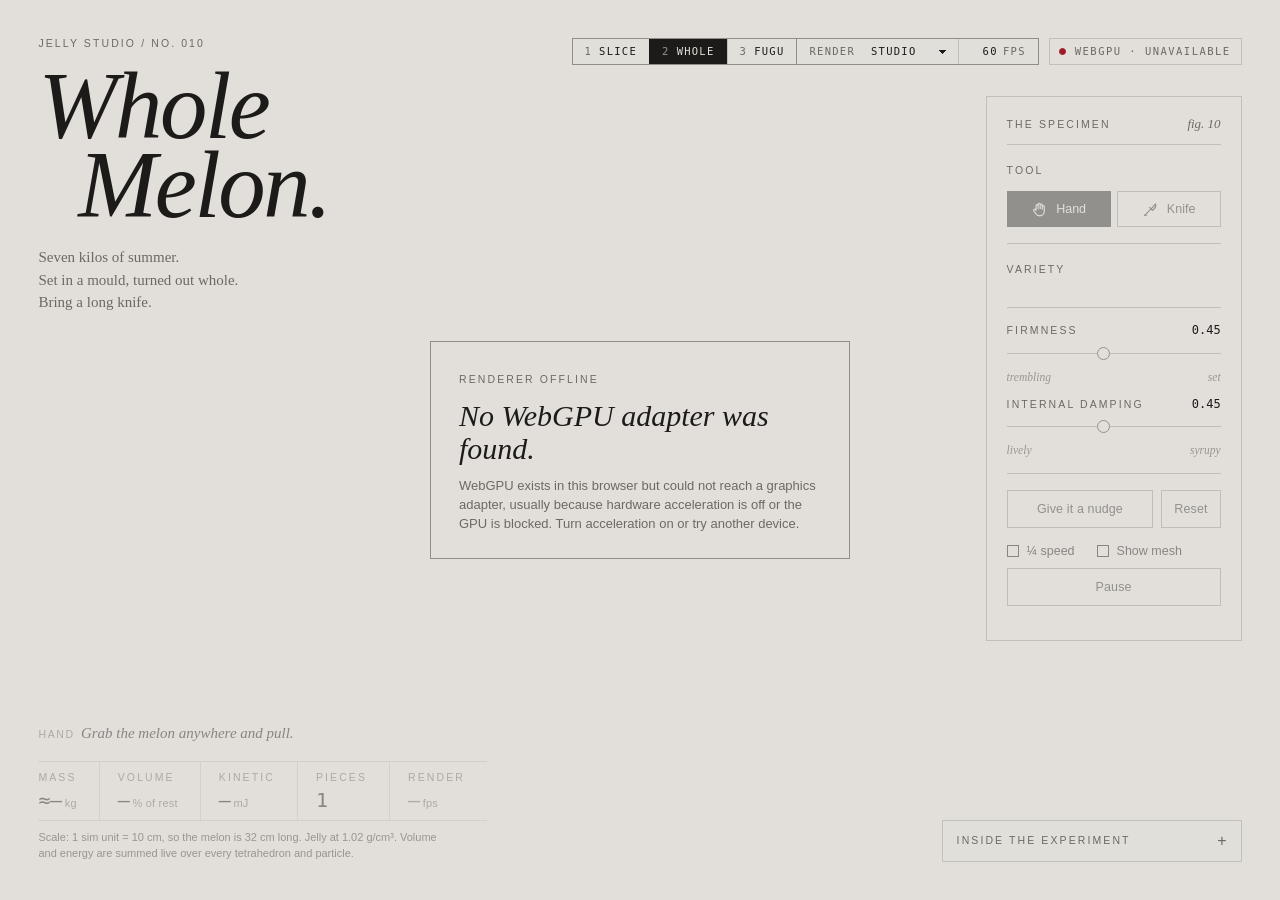
==== commit e8cf5782: "Jelly Studio: render presets with live frame rate Studio bar with level links, a render preset picke" ====
--- a/levels/index.html
+++ b/levels/index.html
@@ -3,7 +3,7 @@
 <head>
 <meta charset="utf-8">
 <meta name="viewport" content="width=device-width, initial-scale=1, viewport-fit=cover">
-<title>Whole Melon</title>
+<title>Jelly Studio</title>
 <style>
 :root {
   --bg: #E2DFDA;
@@ -200,7 +200,7 @@
   </div>
 
   <header class="masthead">
-    <div class="kicker">Material Studies / No. 010</div>
+    <div class="kicker">Jelly Studio / No. 010</div>
     <h1><span>Whole</span><span>Melon.</span></h1>
     <p class="caption">Seven kilos of summer.<br>Set in a mould, turned out whole.<br>Bring a long knife.</p>
   </header>
@@ -1730,6 +1730,9 @@
 @group(0) @binding(1) var shadowMap: texture_depth_2d;
 @group(0) @binding(2) var heightMap: texture_depth_2d;
 @group(0) @binding(3) var cmp: sampler_comparison;
+// render quality: soft-shadow taps and contact-occlusion rings (set per pipeline)
+override SHADOW_TAPS: i32 = 16;
+override AO_RINGS: i32 = 3;
 @group(0) @binding(4) var shadowCol: texture_2d<f32>;
 @group(0) @binding(5) var lin: sampler;
 
@@ -1756,7 +1759,7 @@
   // blocker search → penumbra size (PCSS-lite)
   let dims = vec2f(textureDimensions(shadowMap));
   var blk = 0.0; var nb = 0.0;
-  for (var i = 0; i < 16; i++) {
+  for (var i = 0; i < SHADOW_TAPS; i++) {
     let s = uv + POISSON[i] * 0.016;
     let d = textureLoad(shadowMap, vec2i(clamp(s, vec2f(0.0), vec2f(0.999)) * dims), 0);
     if (d < z - 0.002) { blk += d; nb += 1.0; }
@@ -1765,16 +1768,17 @@
   blk /= nb;
   let pen = clamp((z - blk) * 0.32, 0.002, 0.016);
   var sum = 0.0;
-  let rot = hash3(P * 91.7) * 6.2831;
+  // a random rotation per pixel only pays off with many taps; with few it is just noise
+  let rot = select(0.6, hash3(P * 91.7) * 6.2831, SHADOW_TAPS >= 8);
   let cs = vec2f(cos(rot), sin(rot));
   var tint = vec3f(0.0);
-  for (var i = 0; i < 16; i++) {
+  for (var i = 0; i < SHADOW_TAPS; i++) {
     let q = POISSON[i];
     let r = vec2f(q.x * cs.x - q.y * cs.y, q.x * cs.y + q.y * cs.x);
     sum += textureSampleCompareLevel(shadowMap, cmp, uv + r * pen, z - 0.0015);
     tint += textureSampleLevel(shadowCol, lin, uv + r * pen * 1.5, 0.0).rgb;
   }
-  o.lit = sum / 16.0;
+  o.lit = sum / f32(SHADOW_TAPS);
   o.tint = tint / 16.0;
   return o;
 }
@@ -1785,7 +1789,7 @@
   let dims = vec2f(textureDimensions(heightMap));
   var occ = 0.0;
   // the height map's depth encodes y linearly over [-1, 4]
-  for (var ring = 0; ring < 3; ring++) {
+  for (var ring = 0; ring < AO_RINGS; ring++) {
     let rad = 0.004 + f32(ring) * 0.009;
     for (var i = 0; i < 8; i++) {
       let a = f32(i) * 0.785398 + f32(ring) * 0.39;
@@ -1799,7 +1803,7 @@
       }
     }
   }
-  return clamp(occ / 16.0, 0.0, 1.0);
+  return clamp(occ / max(f32(AO_RINGS) * 16.0 / 3.0, 1.0), 0.0, 1.0);
 }
 
 struct BgOut { @location(0) c: vec4f };
@@ -1914,6 +1918,8 @@
 @group(0) @binding(1) var sceneTex: texture_2d<f32>;
 @group(0) @binding(2) var backTex: texture_2d<f32>;
 @group(0) @binding(3) var lin: sampler;
+// render quality: refraction taps (the last one is the centre)
+override REFR_TAPS: i32 = 7;
 
 @vertex fn vsFull(@builtin(vertex_index) i: u32) -> @builtin(position) vec4f {
   let p = vec2f(f32((i << 1u) & 2u), f32(i & 2u)) * 2.0 - 1.0;
@@ -2003,16 +2009,16 @@
   let blurR = (0.0004 + 0.006 * min(reach, 1.0)) * (0.6 + scatK * 0.02);
   var transmitted = vec3f(0.0);
   var pathL = 0.0;
-  for (var k = 0; k < 7; k++) {
+  for (var k = 0; k < REFR_TAPS; k++) {
     let a = f32(k) * 0.8976 + 0.3;
-    let o = select(vec2f(cos(a), sin(a)) * blurR, vec2f(0.0), k == 6);
+    let o = select(vec2f(cos(a), sin(a)) * blurR, vec2f(0.0), k == REFR_TAPS - 1);
     let s = textureSampleLevel(sceneTex, lin, clamp(ruv + o, vec2f(0.001), vec2f(0.999)), 0.0);
     // each tap is absorbed over its own path: to a seed, a bubble, or out through the back
     let pl = clamp(min(thickBack, max(s.a - fz, 0.0) / cosv + 0.02), 0.0, 4.0);
     transmitted += s.rgb * exp(-sigma * pl);
     pathL += pl;
   }
-  transmitted /= 7.0; pathL /= 7.0;
+  transmitted /= f32(REFR_TAPS); pathL /= f32(REFR_TAPS);
   let scat = 1.0 - exp(-scatK * pathL * 0.5 - scatK * 0.02);
 
   // ── light arriving inside the body ──
@@ -2151,6 +2157,15 @@
 };
 
 const MSAA = 4;
+
+// Render presets for the Jelly Studio switcher: device pixels per CSS pixel (cap), MSAA samples,
+// shadow map size, soft-shadow taps, contact-occlusion rings, refraction taps.
+const QUALITY = {
+  studio:   { res: 2,    msaa: 4, shadow: 1536, shadowTaps: 16, aoRings: 3, refrTaps: 7 },
+  balanced: { res: 1,    msaa: 4, shadow: 1024, shadowTaps: 8, aoRings: 2, refrTaps: 4 },
+  lite:     { res: 0.75, msaa: 1, shadow: 768, shadowTaps: 4, aoRings: 1, refrTaps: 2 },
+  minimal:  { res: 0.5,  msaa: 1, shadow: 512, shadowTaps: 1, aoRings: 0, refrTaps: 1 },
+};
 const UBO_FLOATS = 144;
 
 class Renderer {
@@ -2188,10 +2203,10 @@
     this.cmpSampler = device.createSampler({ compare: 'less', magFilter: 'linear', minFilter: 'linear' });
     this.linSampler = device.createSampler({ magFilter: 'linear', minFilter: 'linear', addressModeU: 'clamp-to-edge', addressModeV: 'clamp-to-edge' });
 
-    this.shadowSize = 1536; this.topSize = 512;
+    this.q = QUALITY[Renderer.quality] || QUALITY.studio;
+    this.topSize = 512;
     const RA = GPUTextureUsage.RENDER_ATTACHMENT, TB = GPUTextureUsage.TEXTURE_BINDING;
-    this.shadowTex = device.createTexture({ size: [this.shadowSize, this.shadowSize], format: 'depth32float', usage: RA | TB });
-    this.shadowColTex = device.createTexture({ size: [this.shadowSize, this.shadowSize], format: 'rgba8unorm', usage: RA | TB });
+    this.makeShadowMaps();
     this.topTex = device.createTexture({ size: [this.topSize, this.topSize], format: 'depth32float', usage: RA | TB });
 
     this.buildPipelines();
@@ -2239,6 +2254,25 @@
     this.lineCount = edges.length;
     this.dyn = new Float32Array(nV * 6);
     this.particles = new Float32Array(nParticles * 3);
+  }
+
+  makeShadowMaps() {
+    const RA = GPUTextureUsage.RENDER_ATTACHMENT, TB = GPUTextureUsage.TEXTURE_BINDING, n = this.q.shadow;
+    for (const t of ['shadowTex', 'shadowColTex']) this[t] && this[t].destroy();
+    this.shadowSize = n;
+    this.shadowTex = this.device.createTexture({ size: [n, n], format: 'depth32float', usage: RA | TB });
+    this.shadowColTex = this.device.createTexture({ size: [n, n], format: 'rgba8unorm', usage: RA | TB });
+  }
+
+  // switch render preset: shadow maps, pipelines (MSAA, shader taps) and screen targets are rebuilt
+  setQuality(name) {
+    const q = QUALITY[name] || QUALITY.studio;
+    Renderer.quality = name in QUALITY ? name : 'studio';
+    this.q = q;
+    if (q.shadow !== this.shadowSize) this.makeShadowMaps();
+    this.buildPipelines();
+    const w = this.w, h = this.h; this.w = this.h = 0;
+    if (w) this.resize(w, h);
   }
 
   buildPipelines() {
@@ -2275,7 +2309,8 @@
       { arrayStride: 16, attributes: [{ shaderLocation: 2, offset: 0, format: 'float32x3' }, { shaderLocation: 3, offset: 12, format: 'float32' }] },
     ];
     const HDR = 'rgba16float';
-    const ms = { count: MSAA };
+    const ms = { count: this.q.msaa };
+    const q = this.q;
 
     this.pDepth = d.createRenderPipeline({
       label: 'height', layout: pl(this.layoutDepth),
@@ -2293,7 +2328,7 @@
     this.pBackground = d.createRenderPipeline({
       label: 'background', layout: pl(this.layoutScene),
       vertex: { module: this.modules.scene, entryPoint: 'vsFull' },
-      fragment: { module: this.modules.scene, entryPoint: 'fsBackground', targets: [{ format: HDR }] },
+      fragment: { module: this.modules.scene, entryPoint: 'fsBackground', targets: [{ format: HDR }], constants: { SHADOW_TAPS: q.shadowTaps, AO_RINGS: q.aoRings } },
       depthStencil: { format: 'depth24plus', depthWriteEnabled: false, depthCompare: 'always' },
       multisample: ms,
     });
@@ -2323,7 +2358,7 @@
     this.pJelly = d.createRenderPipeline({
       label: 'jelly', layout: pl(this.layoutMain),
       vertex: { module: this.modules.main, entryPoint: 'vsJelly', buffers: meshVB },
-      fragment: { module: this.modules.main, entryPoint: 'fsJelly', targets: [{ format: HDR }] },
+      fragment: { module: this.modules.main, entryPoint: 'fsJelly', targets: [{ format: HDR }], constants: { REFR_TAPS: q.refrTaps } },
       primitive: { topology: 'triangle-list', cullMode: 'back' },
       depthStencil: { format: 'depth24plus', depthWriteEnabled: true, depthCompare: 'less' },
       multisample: ms,
@@ -2368,6 +2403,12 @@
     if (problems.length) throw new Error('WGSL compile error\n' + problems.join('\n'));
   }
 
+  // a colour target: multisampled and resolved, or drawn straight into the texture without MSAA
+  target(ms, tex, clearValue) {
+    return ms ? { view: ms.createView(), resolveTarget: tex.createView(), clearValue, loadOp: 'clear', storeOp: 'discard' }
+              : { view: tex.createView(), clearValue, loadOp: 'clear', storeOp: 'store' };
+  }
+
   resize(w, h) {
     w = Math.max(1, Math.floor(w)); h = Math.max(1, Math.floor(h));
     if (w === this.w && h === this.h) return;
@@ -2376,12 +2417,13 @@
     const d = this.device;
     for (const t of ['msScene', 'msDepth', 'sceneTex', 'backTex', 'backDepth', 'msHdr', 'hdrTex', 'outTex']) this[t] && this[t].destroy();
     const RA = GPUTextureUsage.RENDER_ATTACHMENT, TB = GPUTextureUsage.TEXTURE_BINDING;
-    this.msScene = d.createTexture({ size: [w, h], format: 'rgba16float', sampleCount: MSAA, usage: RA });
-    this.msDepth = d.createTexture({ size: [w, h], format: 'depth24plus', sampleCount: MSAA, usage: RA });
+    const ms = this.q.msaa;
+    this.msScene = ms > 1 ? d.createTexture({ size: [w, h], format: 'rgba16float', sampleCount: ms, usage: RA }) : null;
+    this.msDepth = d.createTexture({ size: [w, h], format: 'depth24plus', sampleCount: ms, usage: RA });
     this.sceneTex = d.createTexture({ size: [w, h], format: 'rgba16float', usage: RA | TB });
     this.backTex = d.createTexture({ size: [w, h], format: 'r32float', usage: RA | TB });
     this.backDepth = d.createTexture({ size: [w, h], format: 'depth32float', usage: RA });
-    this.msHdr = d.createTexture({ size: [w, h], format: 'rgba16float', sampleCount: MSAA, usage: RA });
+    this.msHdr = ms > 1 ? d.createTexture({ size: [w, h], format: 'rgba16float', sampleCount: ms, usage: RA }) : null;
     this.hdrTex = d.createTexture({ size: [w, h], format: 'rgba16float', usage: RA | TB });
     if (this.cpuPresent) {
       this.outTex = d.createTexture({ size: [w, h], format: 'rgba8unorm', usage: RA | GPUTextureUsage.COPY_SRC });
@@ -2464,7 +2506,7 @@
     // the scene behind and inside the jelly
     {
       const p = enc.beginRenderPass({
-        colorAttachments: [{ view: this.msScene.createView(), resolveTarget: this.sceneTex.createView(), clearValue: [0, 0, 0, 1000], loadOp: 'clear', storeOp: 'discard' }],
+        colorAttachments: [this.target(this.msScene, this.sceneTex, [0, 0, 0, 1000])],
         depthStencilAttachment: { view: this.msDepth.createView(), depthClearValue: 1, depthLoadOp: 'clear', depthStoreOp: 'store' },
       });
       p.setBindGroup(0, this.bgScene);
@@ -2493,7 +2535,7 @@
     // the jelly
     {
       const p = enc.beginRenderPass({
-        colorAttachments: [{ view: this.msHdr.createView(), resolveTarget: this.hdrTex.createView(), clearValue: [0, 0, 0, 1], loadOp: 'clear', storeOp: 'discard' }],
+        colorAttachments: [this.target(this.msHdr, this.hdrTex, [0, 0, 0, 1])],
         depthStencilAttachment: { view: this.msDepth.createView(), depthLoadOp: 'load', depthStoreOp: 'discard' },
       });
       p.setBindGroup(0, this.bgMain);
@@ -2602,6 +2644,7 @@
 
   let renderer;
   try {
+    Renderer.quality = window.__jellyQuality || 'studio';
     renderer = await Renderer.create(canvas, { cpuPresent: params.has('cpu') });
   } catch (err) {
     console.warn(err);
@@ -2776,7 +2819,7 @@
 
   function resize() {
     const r = canvas.getBoundingClientRect();
-    const dpr = Math.min(window.devicePixelRatio || 1, 2);
+    const dpr = Math.min(window.devicePixelRatio || 1, (QUALITY[Renderer.quality] || QUALITY.studio).res);
     renderer.resize(r.width * dpr, r.height * dpr);
   }
   const stacked = matchMedia('(max-width: 860px), (max-height: 560px) and (max-width: 1000px)');
@@ -2784,6 +2827,8 @@
   stacked.addEventListener('change', applyLayout);
   applyLayout();
   new ResizeObserver(resize).observe(canvas);
+  // render presets from the Jelly Studio switcher
+  window.addEventListener('jelly-quality', e => { renderer.setQuality(e.detail); resize(); });
 
   // ── picking ──
   function rayFrom(clientX, clientY) {
@@ -3363,55 +3408,118 @@
 main().catch(err => { console.error(err); showFallback('Something went wrong while starting.', String(err && err.message || err)); });
 
 </script>
-<nav class="levels" id="levels" data-current="2" aria-label="Level">
-  <span class="levels-label">Level</span>
-  <a href="slice.html" data-level="1"><b>1</b>Slice</a>
-  <a href="index.html" data-level="2"><b>2</b>Whole</a>
-  <a href="fugu.html" data-level="3"><b>3</b>Fugu</a>
+<nav class="studio" id="studio" data-current="2" aria-label="Jelly Studio">
+  <div class="studio-row studio-levels">
+    <a href="slice.html" data-level="1"><b>1</b>Slice</a>
+    <a href="index.html" data-level="2"><b>2</b>Whole</a>
+    <a href="fugu.html" data-level="3"><b>3</b>Fugu</a>
+  </div>
+  <div class="studio-row studio-render">
+    <label for="studioRender">Render</label>
+    <select id="studioRender">
+      <option value="studio">Studio</option>
+      <option value="balanced">Balanced</option>
+      <option value="lite">Lite</option>
+      <option value="minimal">Minimal</option>
+    </select>
+    <output id="studioFps" for="studioRender" aria-live="off"><span>—</span> fps</output>
+  </div>
 </nav>
-<div class="levels-spacer" aria-hidden="true"></div>
+<div class="studio-spacer" aria-hidden="true"></div>
 <style>
-  /* Level switcher: a pill beside the status on wide screens, a floating bar at the bottom on phones.
-     It only uses the tokens every level defines (--ink, --bg, --line, --line-strong, --muted, --mono). */
-  .levels { position: fixed; z-index: 20; display: inline-flex; align-items: stretch; border: 1px solid var(--line-strong);
-    background: var(--bg); box-shadow: 0 6px 18px -10px rgba(0, 0, 0, .35); font: 500 10.5px/1 var(--mono); letter-spacing: .14em; text-transform: uppercase;
-    left: 50%; transform: translateX(-50%); bottom: calc(12px + env(safe-area-inset-bottom, 0px)); }
-  .levels.beside { left: auto; transform: none; bottom: auto; box-shadow: none; background: color-mix(in srgb, var(--bg) 88%, transparent); }
-  .levels-label { display: inline-flex; align-items: center; padding: 0 10px; color: var(--muted); border-right: 1px solid var(--line); }
-  .levels a { display: inline-flex; align-items: center; gap: 7px; padding: 0 12px; min-height: 44px; color: var(--ink); text-decoration: none; }
-  .levels.beside a { min-height: 26px; }
-  .levels a + a { border-left: 1px solid var(--line); }
-  .levels a b { font-weight: 500; color: var(--muted); }
-  .levels a:hover { background: color-mix(in srgb, var(--ink) 8%, transparent); }
-  .levels a[aria-current="page"] { background: var(--ink); color: var(--bg); }
-  .levels a[aria-current="page"] b { color: inherit; opacity: .6; }
-  .levels a:focus-visible { outline: 1px solid var(--ink); outline-offset: 2px; }
+  /* Jelly Studio bar: levels, render preset and a live frame rate. Beside the status pill on wide
+     screens, a floating bar at the bottom on phones. Uses only tokens every level defines. */
+  .studio { position: fixed; z-index: 20; display: flex; border: 1px solid var(--line-strong); background: var(--bg);
+    box-shadow: 0 6px 18px -10px rgba(0, 0, 0, .35); font: 500 10.5px/1 var(--mono); letter-spacing: .12em; text-transform: uppercase;
+    left: 50%; transform: translateX(-50%); bottom: calc(10px + env(safe-area-inset-bottom, 0px)); flex-direction: column; width: max-content; max-width: calc(100vw - 24px); }
+  .studio-row { display: flex; align-items: stretch; }
+  .studio-row + .studio-row { border-top: 1px solid var(--line); }
+  .studio a, .studio label, .studio select, .studio output { display: inline-flex; align-items: center; min-height: 42px; padding: 0 12px; }
+  .studio a { flex: 1; justify-content: center; gap: 7px; color: var(--ink); text-decoration: none; }
+  .studio a + a { border-left: 1px solid var(--line); }
+  .studio a b { font-weight: 500; color: var(--muted); }
+  .studio a:hover { background: color-mix(in srgb, var(--ink) 8%, transparent); }
+  .studio a[aria-current="page"] { background: var(--ink); color: var(--bg); }
+  .studio a[aria-current="page"] b { color: inherit; opacity: .6; }
+  .studio label { color: var(--muted); padding-right: 4px; }
+  .studio select { flex: 1; appearance: none; -webkit-appearance: none; border: 0; border-radius: 0; background-color: transparent; color: var(--ink);
+    font: inherit; letter-spacing: inherit; text-transform: uppercase; cursor: pointer; padding-right: 26px;
+    background-image: linear-gradient(45deg, transparent 50%, currentColor 50%), linear-gradient(135deg, currentColor 50%, transparent 50%);
+    background-size: 4px 4px; background-position: calc(100% - 15px) 50%, calc(100% - 11px) 50%; background-repeat: no-repeat; }
+  .studio output { border-left: 1px solid var(--line); color: var(--muted); font-variant-numeric: tabular-nums; min-width: 7.6em; justify-content: flex-end; gap: .5em; }
+  .studio output span { color: var(--ink); }
+  .studio output[data-load="slow"] span { color: #b4513f; }
+  .studio a:focus-visible, .studio select:focus-visible { outline: 1px solid var(--ink); outline-offset: -3px; }
+  /* wide screens: one row, beside the status pill */
+  .studio.beside { flex-direction: row; left: auto; transform: none; bottom: auto; box-shadow: none; background: color-mix(in srgb, var(--bg) 90%, transparent); }
+  .studio.beside .studio-row + .studio-row { border-top: 0; border-left: 1px solid var(--line-strong); }
+  .studio.beside a, .studio.beside label, .studio.beside select, .studio.beside output { min-height: 0; }
   /* room under the last section so the floating bar never hides it for good */
-  .levels-spacer { display: none; }
-  @media (max-width: 860px), (max-height: 560px) and (max-width: 1000px) { .levels-spacer { display: block; grid-column: 1 / -1; height: calc(72px + env(safe-area-inset-bottom, 0px)); } }
-  @media (max-width: 380px) { .levels-label { display: none; } .levels a { padding: 0 10px; } }
+  .studio-spacer { display: none; }
+  @media (max-width: 860px), (max-height: 560px) and (max-width: 1000px) { .studio-spacer { display: block; grid-column: 1 / -1; height: calc(110px + env(safe-area-inset-bottom, 0px)); } }
+  @media (max-width: 380px) { .studio a, .studio label, .studio select, .studio output { padding: 0 9px; } }
 </style>
 <script>
   (function () {
-    var nav = document.getElementById('levels'), status = document.getElementById('status');
+    var nav = document.getElementById('studio'), status = document.getElementById('status');
+    var select = document.getElementById('studioRender'), fpsOut = document.getElementById('studioFps');
     var current = nav.getAttribute('data-current');
-    nav.querySelectorAll('a').forEach(function (a) { if (a.dataset.level === current) a.setAttribute('aria-current', 'page'); });
+    var links = nav.querySelectorAll('a');
+    links.forEach(function (a) { if (a.dataset.level === current) a.setAttribute('aria-current', 'page'); });
+
+    // render preset: from the link (#lite), else the last one picked here, else Studio
+    var names = ['studio', 'balanced', 'lite', 'minimal'];
+    var store = { get: function () { try { return localStorage.getItem('jelly-render'); } catch (e) { return null; } },
+                  set: function (v) { try { localStorage.setItem('jelly-render', v); } catch (e) { /* storage blocked */ } } };
+    var fromHash = location.hash.slice(1), saved = store.get();
+    var q = names.indexOf(fromHash) >= 0 ? fromHash : names.indexOf(saved) >= 0 ? saved : 'studio';
+    window.__jellyQuality = q;
+    select.value = q;
+    function carry() { links.forEach(function (a) { a.setAttribute('href', a.getAttribute('href').split('#')[0] + '#' + q); }); }
+    carry();
+    var frames = 0, t0 = performance.now();
+    select.addEventListener('change', function () {
+      q = select.value; window.__jellyQuality = q; store.set(q); carry();
+      try { history.replaceState(null, '', '#' + q); } catch (e) { /* sandboxed */ }
+      window.dispatchEvent(new CustomEvent('jelly-quality', { detail: q }));
+      frames = 0; t0 = performance.now();
+    });
+
+    // frame rate: frames actually delivered to the screen, averaged over half a second
+    var span = fpsOut.querySelector('span');
+    (function tick(now) {
+      frames++;
+      if (now - t0 >= 500) {
+        var fps = frames * 1000 / (now - t0);
+        span.textContent = fps.toFixed(0);
+        fpsOut.title = (1000 / fps).toFixed(1) + ' ms per frame';
+        fpsOut.dataset.load = fps < 30 ? 'slow' : 'ok';
+        frames = 0; t0 = now;
+      }
+      requestAnimationFrame(tick);
+    })(t0);
+
+    // wide screens: one row just left of the status pill, if it clears the title; otherwise the floating bar
     var stacked = matchMedia('(max-width: 860px), (max-height: 560px) and (max-width: 1000px)');
-    // on wide screens the switcher sits just left of the status pill, on the same line
+    var title = document.querySelector('.masthead h1');
     function place() {
-      var beside = !stacked.matches && status;
-      nav.classList.toggle('beside', !!beside);
-      if (!beside) { nav.style.top = nav.style.right = ''; return; }
+      nav.classList.remove('beside'); nav.style.top = nav.style.right = nav.style.height = '';
+      if (stacked.matches || !status) return;
       var r = status.getBoundingClientRect();
+      nav.classList.add('beside');
       nav.style.top = r.top + 'px';
       nav.style.right = (document.documentElement.clientWidth - r.left + 10) + 'px';
       nav.style.height = r.height + 'px';
+      if (title && nav.getBoundingClientRect().left < title.getBoundingClientRect().right + 24) {
+        nav.classList.remove('beside'); nav.style.top = nav.style.right = nav.style.height = '';
+      }
     }
     place();
     addEventListener('resize', place);
     stacked.addEventListener('change', place);
     if (document.fonts && document.fonts.ready) document.fonts.ready.then(place);
     if (window.ResizeObserver && status) new ResizeObserver(place).observe(status);
+
     // number keys switch levels
     addEventListener('keydown', function (e) {
       if (e.metaKey || e.ctrlKey || e.altKey || (e.target.closest && e.target.closest('input, textarea, select'))) return;
